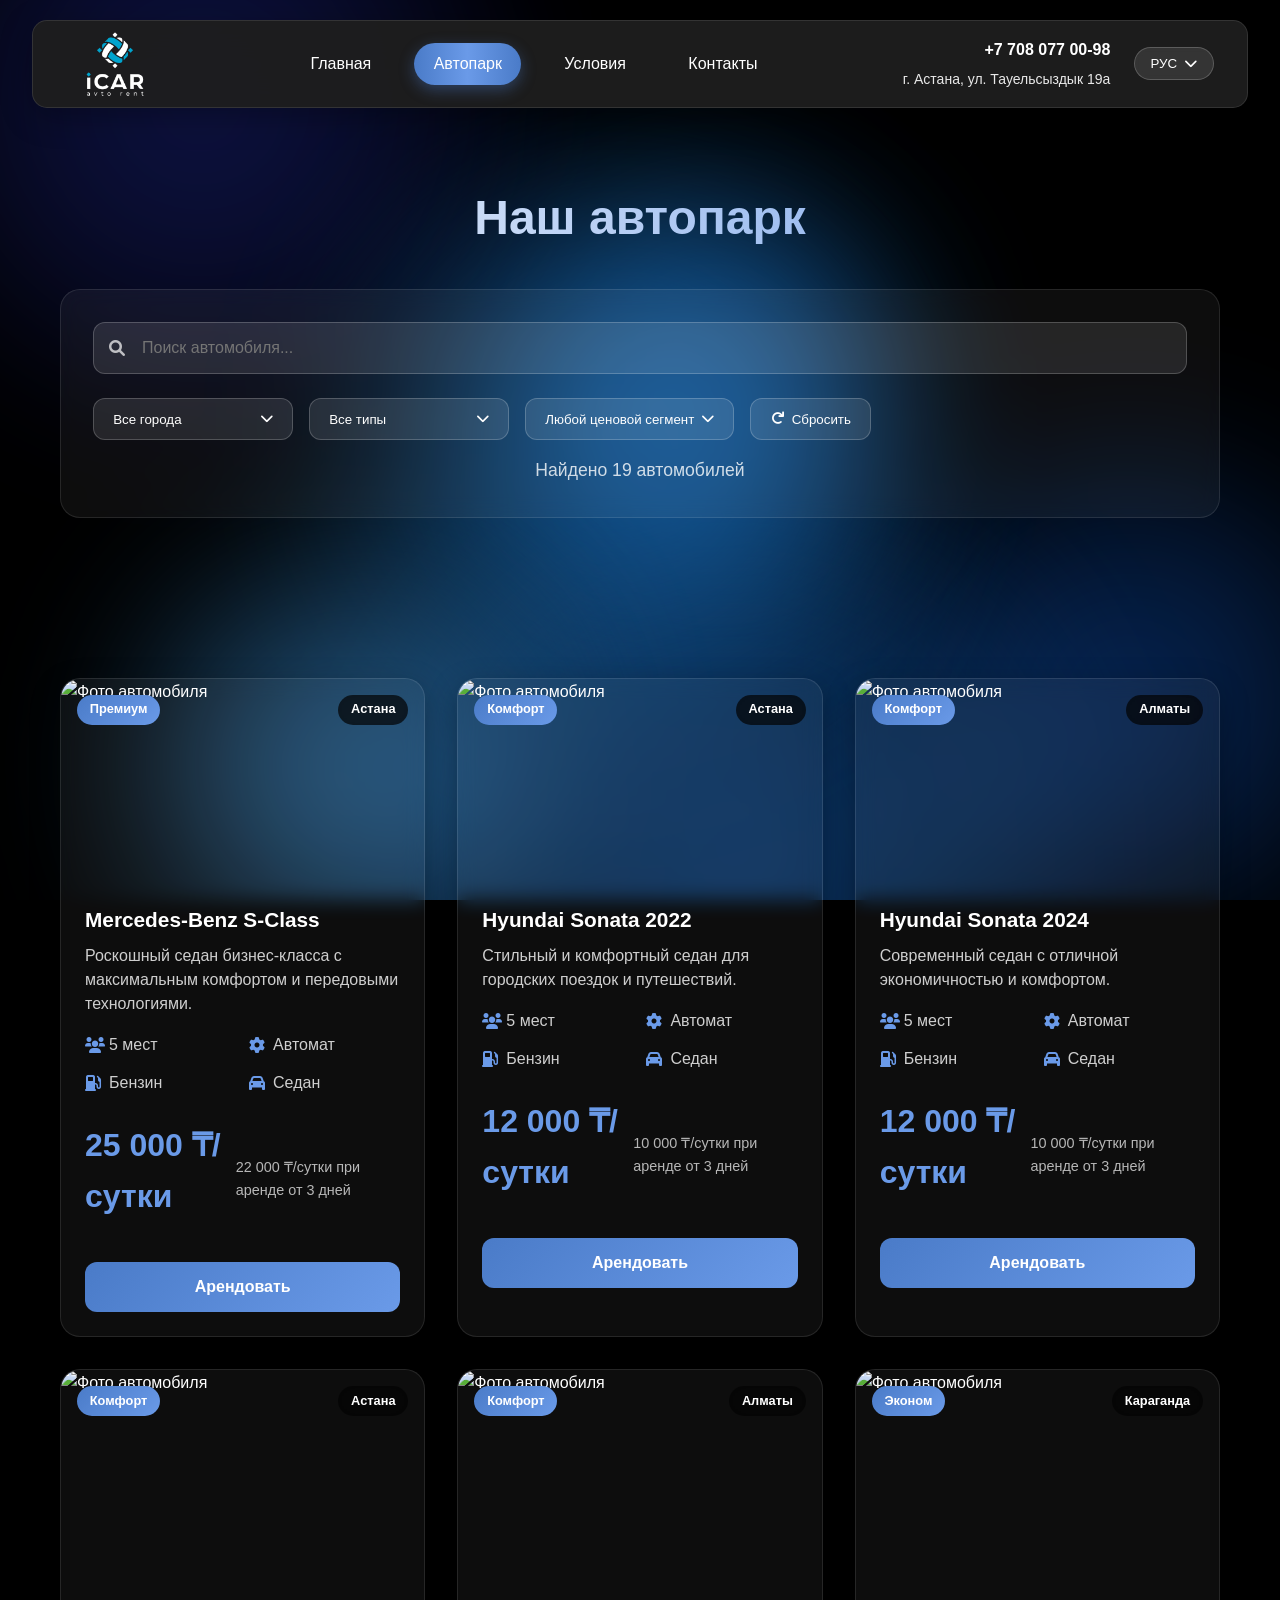
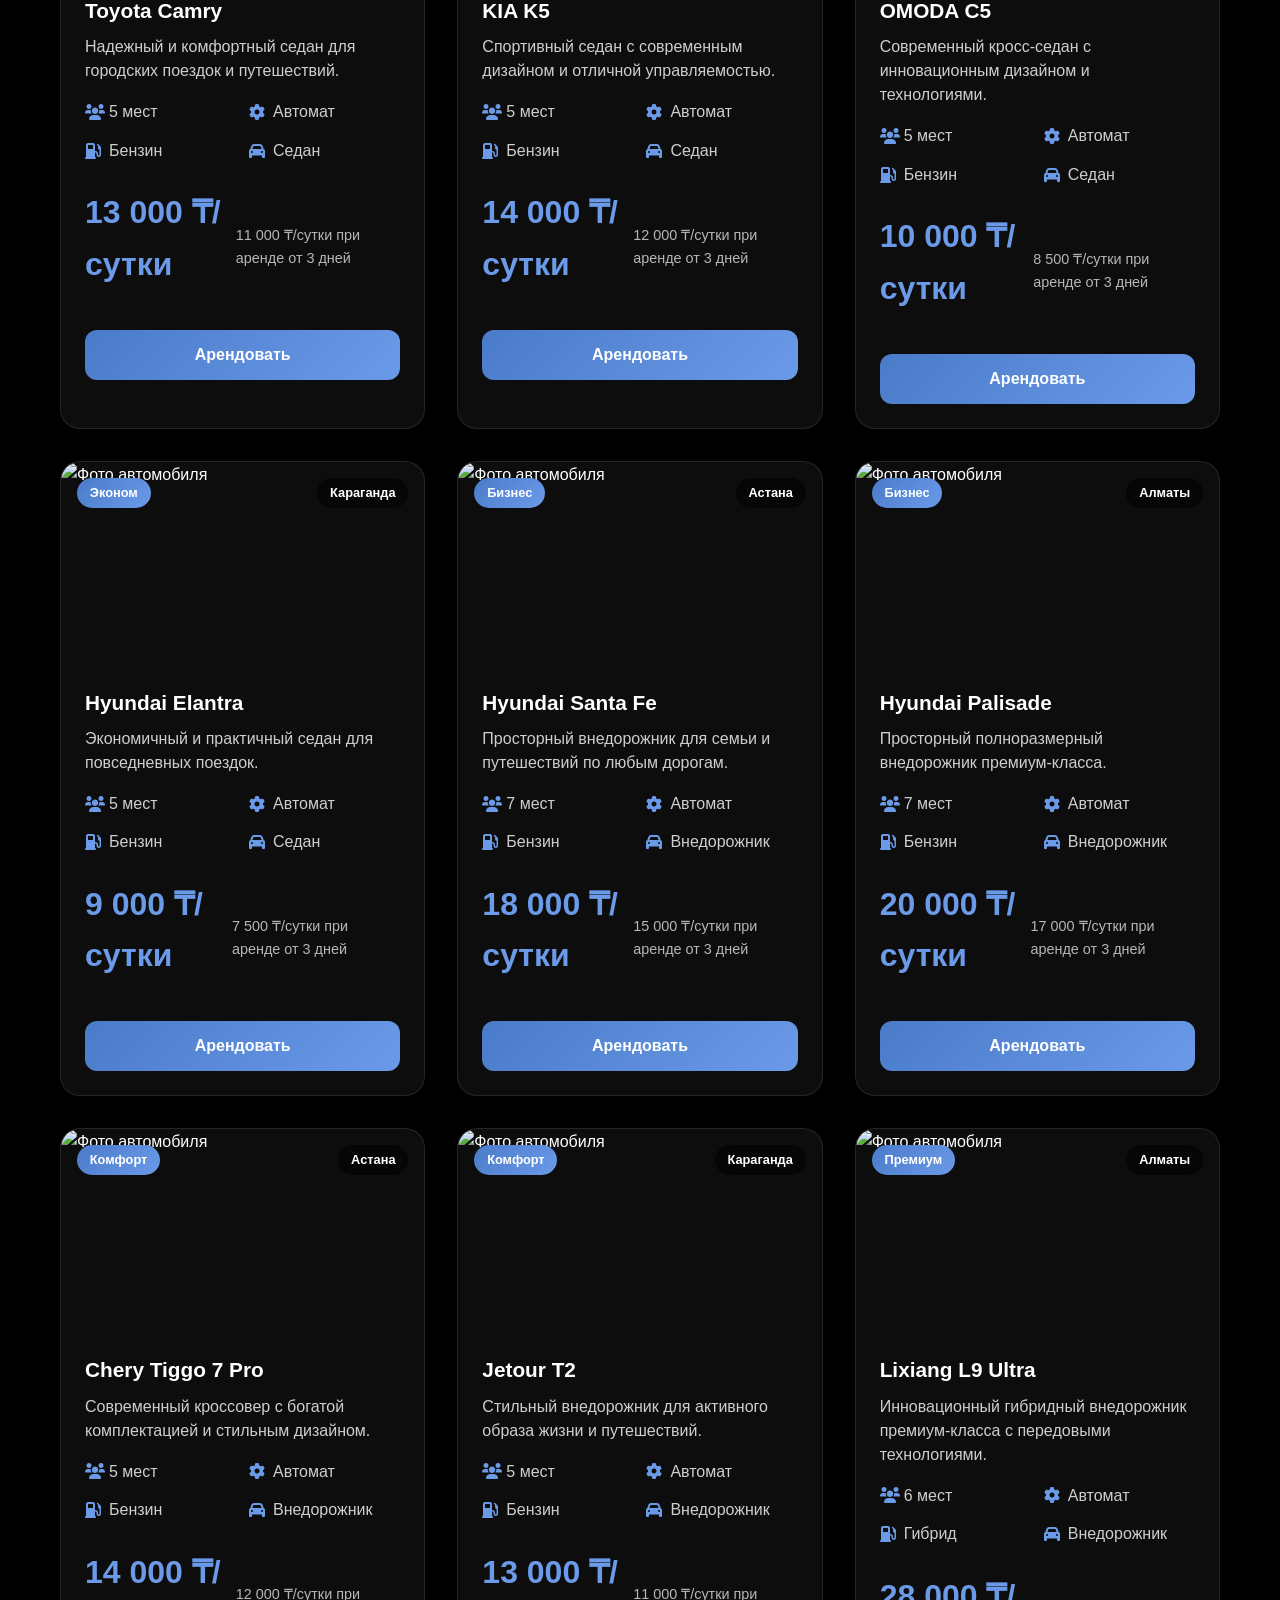
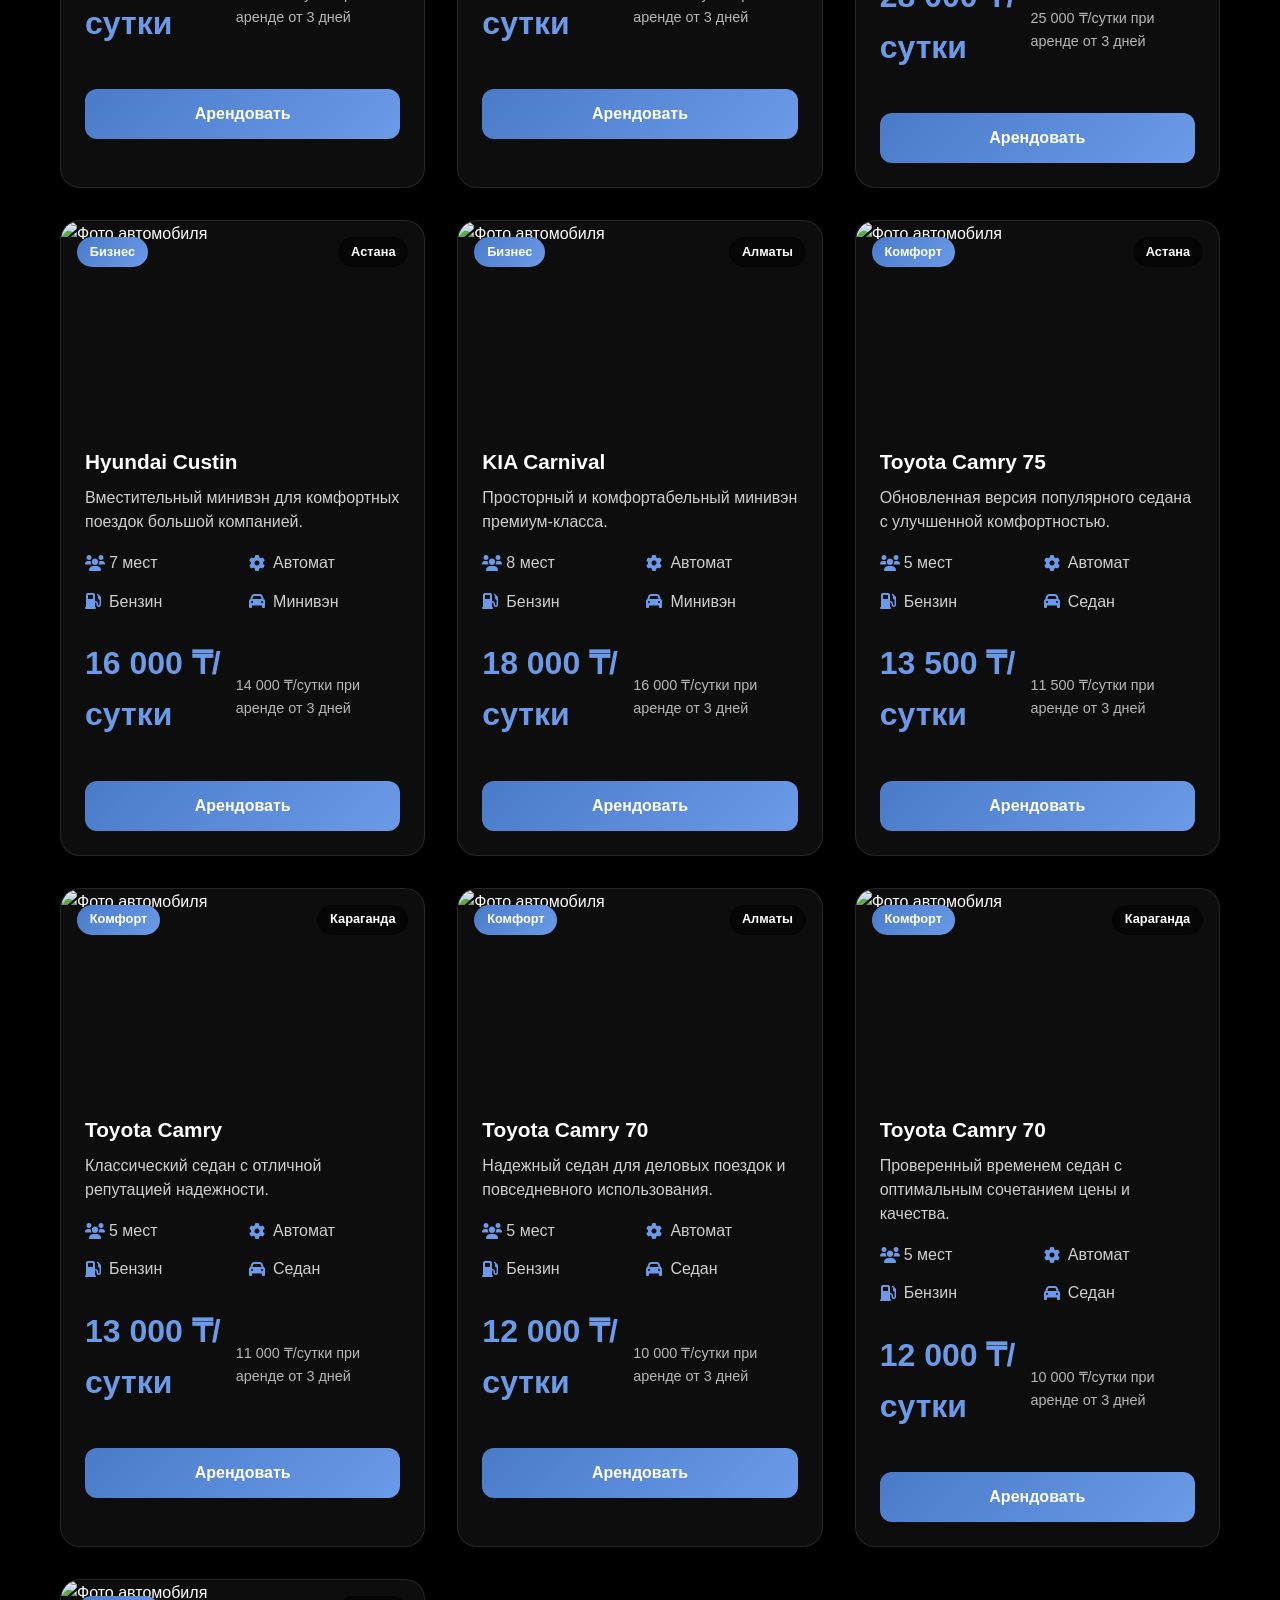
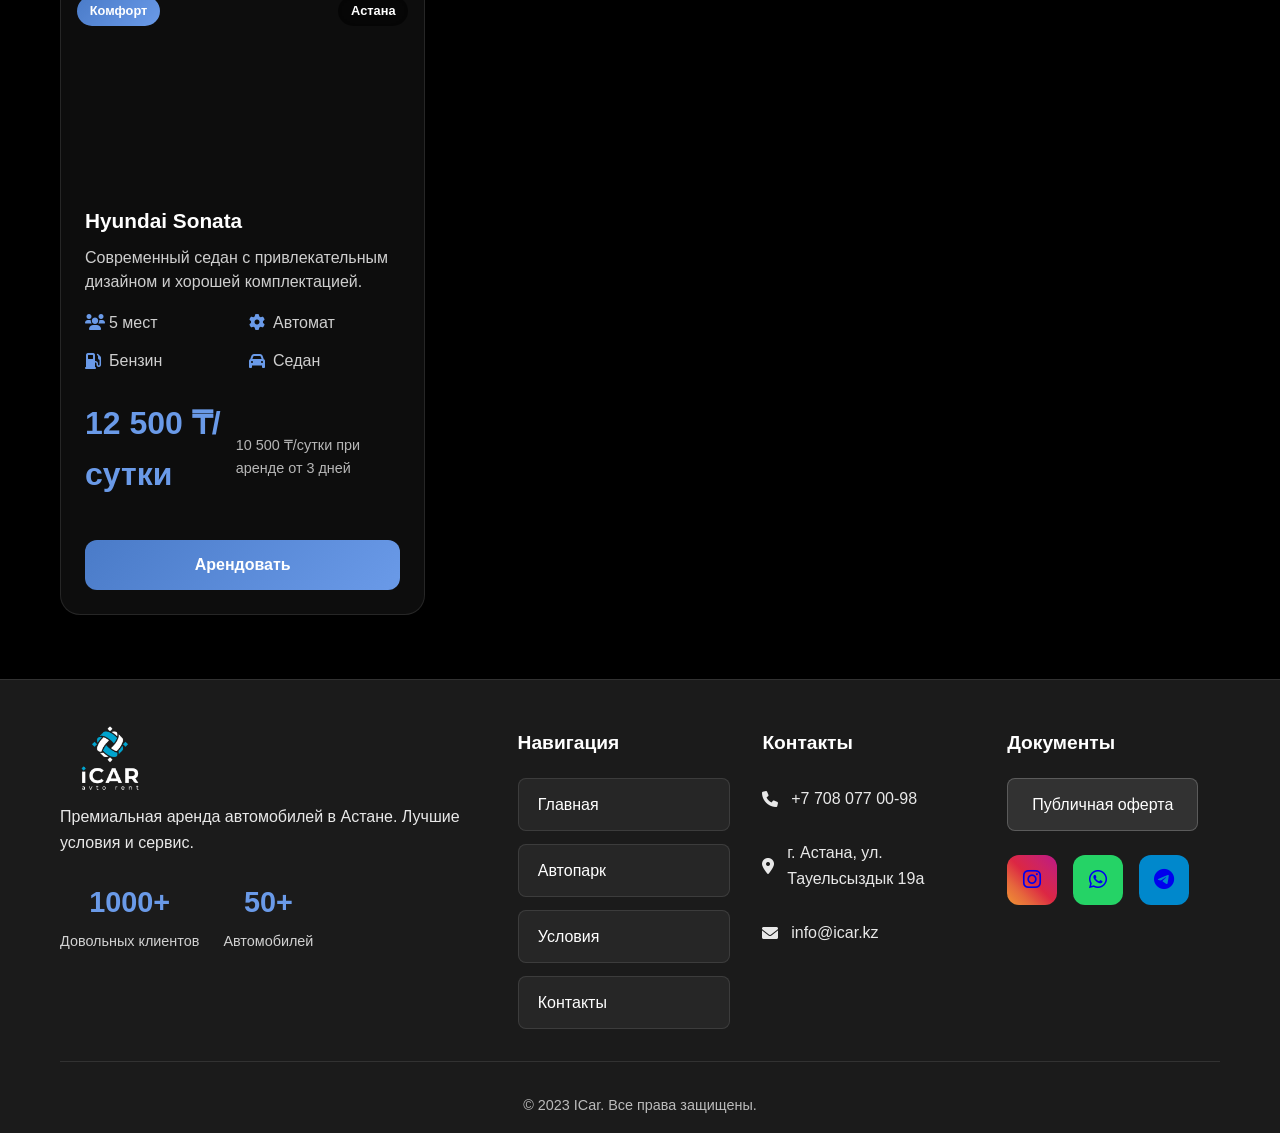
==== catalog.html @ 21636368 "git commit -m" ====
<!DOCTYPE html>
<html lang="ru">
<head>
    <meta charset="UTF-8">
    <meta name="viewport" content="width=device-width, initial-scale=1.0">
    <title>Автопарк - ICar</title>
    <link rel="stylesheet" href="style.css">
    <link rel="stylesheet" href="https://cdnjs.cloudflare.com/ajax/libs/font-awesome/6.0.0/css/all.min.css">
    <link rel="icon" type="image/png" href="images/logo2.png">
    <link rel="shortcut icon" href="images/logo2.png">
</head>
<body>
    <!-- Animated Background -->
    <div class="animated-background">
        <div class="gradient-spot spot-1"></div>
        <div class="gradient-spot spot-2"></div>
        <div class="gradient-spot spot-3"></div>
        <div class="gradient-spot spot-4"></div>
        <div class="gradient-spot spot-5"></div>
        <div class="gradient-spot spot-6"></div>
    </div>

    <!-- Header -->
    <header class="header">
        <div class="header-container">
            <div class="header-content">
                <div class="logo-container">
                    <img src="images/logo.png" alt="ICar - Аренда автомобилей" class="logo-img">
                </div>

                <nav class="nav">
                    <a href="index.html">Главная</a>
                    <a href="catalog.html" class="active">Автопарк</a>
                    <a href="conditions.html">Условия</a>
                    <a href="contacts.html">Контакты</a>
                </nav>

                <div class="header-right">
                    <div class="contact-info">
                        <a href="tel:+77080770098" class="phone-link">
                            <div class="phone">+7 708 077 00-98</div>
                        </a>
                        <a href="https://maps.google.com/?q=г. Астана, ул. Тауельсыздык 19а" target="_blank" class="address-link">
                            <div class="address">г. Астана, ул. Тауельсыздык 19а</div>
                        </a>
                    </div>

                    <div class="language-section">
                        <button class="current-lang nav-lang-btn" id="currentLang">
                            <span>РУС</span>
                            <i class="fas fa-chevron-down"></i>
                        </button>
                        <div class="language-dropdown" id="languageDropdown">
                            <button class="lang-option" data-lang="РУС">Русский</button>
                            <button class="lang-option" data-lang="КАЗ">Қазақша</button>
                            <button class="lang-option" data-lang="ENG">English</button>
                            <button class="lang-option" data-lang="中文">中文</button>
                            <button class="lang-option" data-lang="DE">Deutsch</button>
                        </div>
                    </div>
                </div>
            </div>
        </div>
    </header>

    <section class="catalog-hero">
        <div class="container">
            <h1>Наш автопарк</h1>
            <!-- Обновленные стильные фильтры -->
            <div class="filters-section compact-filters">
                <div class="filters-top-row">
                    <div class="search-box compact left-aligned">
                        <i class="fas fa-search"></i>
                        <input type="text" id="searchInput" placeholder="Поиск автомобиля...">
                    </div>
                </div>

                <div class="filter-buttons full-width">
                    <!-- Кастомный выпадающий список для города -->
                    <div class="custom-dropdown">
                        <button class="dropdown-toggle" id="cityToggle">
                            <span class="dropdown-text">Все города</span>
                            <i class="fas fa-chevron-down"></i>
                        </button>
                        <div class="dropdown-menu" id="cityDropdown">
                            <button class="dropdown-item active" data-value="all">Все города</button>
                            <button class="dropdown-item" data-value="astana">Астана</button>
                            <button class="dropdown-item" data-value="almaty">Алматы</button>
                            <button class="dropdown-item" data-value="karaganda">Караганда</button>
                        </div>
                    </div>

                    <!-- Кастомный выпадающий список для типа -->
                    <div class="custom-dropdown">
                        <button class="dropdown-toggle" id="typeToggle">
                            <span class="dropdown-text">Все типы</span>
                            <i class="fas fa-chevron-down"></i>
                        </button>
                        <div class="dropdown-menu" id="typeDropdown">
                            <button class="dropdown-item active" data-value="all">Все типы</button>
                            <button class="dropdown-item" data-value="sedan">Седаны</button>
                            <button class="dropdown-item" data-value="suv">Внедорожники</button>
                            <button class="dropdown-item" data-value="minivan">Минивэны</button>
                            <button class="dropdown-item" data-value="premium">Премиум</button>
                        </div>
                    </div>

                    <!-- Кастомный выпадающий список для цены -->
                    <div class="custom-dropdown">
                        <button class="dropdown-toggle" id="priceToggle">
                            <span class="dropdown-text">Любой ценовой сегмент</span>
                            <i class="fas fa-chevron-down"></i>
                        </button>
                        <div class="dropdown-menu" id="priceDropdown">
                            <button class="dropdown-item active" data-value="all">Любой ценовой сегмент</button>
                            <button class="dropdown-item" data-value="economy">Эконом</button>
                            <button class="dropdown-item" data-value="comfort">Комфорт</button>
                            <button class="dropdown-item" data-value="business">Бизнес</button>
                            <button class="dropdown-item" data-value="premium">Премиум</button>
                        </div>
                    </div>

                    <button id="resetFilters" class="reset-btn compact">
                        <i class="fas fa-redo"></i>
                        Сбросить
                    </button>
                </div>

                <div class="filter-results compact">
                    <span id="resultsCount">Найдено 18 автомобилей</span>
                </div>
            </div>
        </div>
    </section>

    <section class="catalog">
        <div class="container">
            <!-- Сетка автомобилей -->
            <div class="catalog-grid" id="catalogGrid">
                <!-- Автомобили будут загружены через JavaScript -->
            </div>
        </div>
    </section>

    <!-- Модальное окно аренды -->
    <div id="rentModal" class="modal">
        <div class="modal-content">
            <span class="modal-close">&times;</span>

            <div class="modal-body">
                <div class="modal-gallery">
                    <div class="main-image">
                        <div class="modal-car-image">
                            <!-- Фото будет загружено через JavaScript -->
                        </div>
                    </div>
                    <div class="image-thumbnails">
                        <div class="thumbnail active" data-image="1">
                            <div class="thumbnail-placeholder">1</div>
                        </div>
                        <div class="thumbnail" data-image="2">
                            <div class="thumbnail-placeholder">2</div>
                        </div>
                        <div class="thumbnail" data-image="3">
                            <div class="thumbnail-placeholder">3</div>
                        </div>
                        <div class="thumbnail" data-image="4">
                            <div class="thumbnail-placeholder">4</div>
                        </div>
                    </div>
                </div>

                <div class="modal-info">
                    <h2 id="modalCarTitle">Mercedes-Benz S-Class</h2>
                    <p id="modalCarDescription">Роскошный седан бизнес-класса с максимальным комфортом и передовыми технологиями.</p>

                    <div class="modal-specs">
                        <div class="spec-grid">
                            <div class="spec-item">
                                <i class="fas fa-users"></i>
                                <span id="modalSeats">5 мест</span>
                            </div>
                            <div class="spec-item">
                                <i class="fas fa-cog"></i>
                                <span id="modalTransmission">Автомат</span>
                            </div>
                            <div class="spec-item">
                                <i class="fas fa-gas-pump"></i>
                                <span id="modalFuel">Бензин</span>
                            </div>
                            <div class="spec-item">
                                <i class="fas fa-car"></i>
                                <span id="modalType">Седан</span>
                            </div>
                            <div class="spec-item">
                                <i class="fas fa-calendar"></i>
                                <span id="modalYear">2023</span>
                            </div>
                            <div class="spec-item">
                                <i class="fas fa-tachometer-alt"></i>
                                <span id="modalMileage">15 000 км</span>
                            </div>
                        </div>
                    </div>

                    <!-- БЛОК ЦЕН И СКИДОК -->
                    <div class="modal-price-section">
                        <div class="price-main" id="modalPriceMain">25 000 ₸/сутки</div>

                        <!-- Компактный аккордеон скидок -->
                        <div class="discounts-block">
                            <button class="discounts-toggle" id="discountsToggle">
                                <span>Посмотреть скидки за период</span>
                                <i class="fas fa-chevron-down"></i>
                            </button>
                            <div class="discounts-content" id="discountsContent">
                                <div class="discounts-grid" id="discountsGrid">
                                    <!-- Скидки будут генерироваться через JavaScript -->
                                </div>
                            </div>
                        </div>

                        <div class="price-discount" id="modalPriceDiscount">22 000 ₸/сутки при аренде от 3 дней</div>
                    </div>

                    <div class="modal-features">
                        <h3>Особенности:</h3>
                        <ul id="modalFeaturesList">
                            <li>Климат-контроль</li>
                            <li>Кожаный салон</li>
                            <li>Панорамная крыша</li>
                            <li>Подогрев сидений</li>
                            <li>Система навигации</li>
                        </ul>
                    </div>

                    <div class="modal-actions">
                        <button class="modal-rent-btn" id="modalRentBtn">Забронировать сейчас</button>
                        <button class="modal-contact-btn" id="modalContactBtn">Связаться с менеджером</button>
                    </div>
                </div>
            </div>
        </div>
    </div>

    <!-- Footer -->
    <footer class="footer">
        <div class="container">
            <div class="footer-content">
                <div class="footer-section">
                    <div class="logo-container">
                        <img src="images/logo.png" alt="ICar - Аренда автомобилей" class="logo-img">
                    </div>
                    <p class="footer-description">Премиальная аренда автомобилей в Астане. Лучшие условия и сервис.</p>
                    <div class="footer-stats">
                        <div class="stat">
                            <div class="stat-number">1000+</div>
                            <div class="stat-label">Довольных клиентов</div>
                        </div>
                        <div class="stat">
                            <div class="stat-number">50+</div>
                            <div class="stat-label">Автомобилей</div>
                        </div>
                    </div>
                </div>

                <div class="footer-section">
                    <h3>Навигация</h3>
                    <nav class="footer-nav">
                        <a href="index.html" class="footer-nav-btn">Главная</a>
                        <a href="catalog.html" class="footer-nav-btn">Автопарк</a>
                        <a href="conditions.html" class="footer-nav-btn">Условия</a>
                        <a href="contacts.html" class="footer-nav-btn">Контакты</a>
                    </nav>
                </div>

                <div class="footer-section">
                    <h3>Контакты</h3>
                    <div class="footer-contact">
                        <a href="tel:+77080770098" class="contact-link">
                            <p><i class="fas fa-phone"></i> +7 708 077 00-98</p>
                        </a>
                        <a href="https://maps.google.com/?q=г. Астана, ул. Тауельсыздык 19а" target="_blank" class="contact-link">
                            <p><i class="fas fa-map-marker-alt"></i> г. Астана, ул. Тауельсыздык 19а</p>
                        </a>
                        <a href="mailto:info@icar.kz" class="contact-link">
                            <p><i class="fas fa-envelope"></i> info@icar.kz</p>
                        </a>
                    </div>
                </div>

                <div class="footer-section">
                    <h3>Документы</h3>
                    <a href="offerta.html" class="offerta-btn">Публичная оферта</a>
                    <div class="social-links">
                        <a href="https://www.instagram.com/icar_avtorent?igsh=MTllbDN0MnJyYnE5Zw%3D%3D&utm_source=qr" class="social-btn instagram">
                            <i class="fab fa-instagram"></i>
                        </a>
                        <a href="https://wa.me/message/NWBAXKDHB6WHJ1" class="social-btn whatsapp">
                            <i class="fab fa-whatsapp"></i>
                        </a>
                        <a href="https://t.me/icarlife" class="social-btn telegram">
                            <i class="fab fa-telegram"></i>
                        </a>
                    </div>
                </div>
            </div>

            <div class="footer-bottom">
                <p>&copy; 2023 ICar. Все права защищены.</p>
            </div>
        </div>
    </footer>

    <script src="cars-data.js"></script>
    <script src="script.js"></script>
</body>
</html>
---- style.css ----
* {
    margin: 0;
    padding: 0;
    box-sizing: border-box;
}

body {
    font-family: 'Arial', sans-serif;
    line-height: 1.6;
    color: #fff;
    background-color: #000;
    overflow-x: hidden;
    position: relative;
}

.container {
    max-width: 1200px;
    margin: 0 auto;
    padding: 0 20px;
}

/* Animated Background */
.animated-background {
    position: fixed;
    top: 0;
    left: 0;
    width: 100%;
    height: 100%;
    z-index: -1;
    overflow: hidden;
}

.gradient-spot {
    position: absolute;
    border-radius: 50%;
    filter: blur(80px);
    opacity: 0.6;
    animation: float 20s infinite ease-in-out;
}

.spot-1 {
    width: 600px;
    height: 600px;
    background: radial-gradient(circle, #1a237e, transparent);
    top: -200px;
    left: -100px;
    animation-delay: 0s;
}

.spot-2 {
    width: 500px;
    height: 500px;
    background: radial-gradient(circle, #0d47a1, transparent);
    top: 50%;
    right: -100px;
    animation-delay: -5s;
}

.spot-3 {
    width: 700px;
    height: 700px;
    background: radial-gradient(circle, #1565c0, transparent);
    bottom: -300px;
    left: 30%;
    animation-delay: -10s;
}

.spot-4 {
    width: 400px;
    height: 400px;
    background: radial-gradient(circle, #1976d2, transparent);
    top: 20%;
    left: 40%;
    animation-delay: -15s;
}

.spot-5 {
    width: 550px;
    height: 550px;
    background: radial-gradient(circle, #1e88e5, transparent);
    bottom: 20%;
    right: 30%;
    animation-delay: -7s;
}

.spot-6 {
    width: 450px;
    height: 450px;
    background: radial-gradient(circle, #42a5f5, transparent);
    top: 60%;
    left: 10%;
    animation-delay: -12s;
}

@keyframes float {
    0%, 100% {
        transform: translate(0, 0) scale(1);
        opacity: 0.6;
    }
    25% {
        transform: translate(50px, 50px) scale(1.1);
        opacity: 0.7;
    }
    50% {
        transform: translate(-30px, 80px) scale(0.9);
        opacity: 0.5;
    }
    75% {
        transform: translate(70px, -40px) scale(1.05);
        opacity: 0.65;
    }
}

/* Header Styles */
.header {
    position: fixed;
    top: 20px;
    left: 0;
    width: 100%;
    z-index: 1000;
    display: flex;
    justify-content: center;
}

.header-container {
    background: rgba(30, 30, 30, 0.95);
    backdrop-filter: blur(20px);
    padding: 0.8rem 2rem;
    border-radius: 15px;
    box-shadow: 0 8px 32px rgba(0, 0, 0, 0.3);
    border: 1px solid rgba(255, 255, 255, 0.1);
    width: 95%;
    max-width: 1400px;
}

.header-content {
    display: flex;
    justify-content: space-between;
    align-items: center;
    gap: 2rem;
}

.logo-container {
    flex-shrink: 0;
}

.logo-img {
    width: 100px;
    height: 80px;
    display: block;
    object-fit: contain;
    transition: all 0.3s ease;
    margin: -10px 0;
}

.logo-img:hover {
    transform: scale(1.05);
}

.nav {
    display: flex;
    gap: 1.5rem;
    flex: 1;
    justify-content: center;
}

.nav a {
    color: white;
    text-decoration: none;
    font-size: 1rem;
    font-weight: 500;
    transition: all 0.3s;
    padding: 0.5rem 1.2rem;
    border-radius: 25px;
    white-space: nowrap;
    position: relative;
    overflow: hidden;
    z-index: 1;
}

.nav a::before {
    content: '';
    position: absolute;
    top: 0;
    left: -100%;
    width: 100%;
    height: 100%;
    background: linear-gradient(90deg, #4a7bc8, #6a9ae8, #4a7bc8);
    transition: all 0.4s ease;
    z-index: -1;
}

.nav a:hover::before,
.nav a.active::before {
    left: 0;
}

.nav a:hover,
.nav a.active {
    color: white;
    box-shadow: 0 5px 15px rgba(74, 123, 200, 0.4);
}

.header-right {
    display: flex;
    align-items: center;
    gap: 1.5rem;
    flex-shrink: 0;
}

.contact-info {
    text-align: right;
}

.phone-link, .address-link {
    text-decoration: none;
    color: white;
    transition: all 0.3s;
}

.phone-link:hover, .address-link:hover {
    color: #6a9ae8;
}

.phone {
    font-weight: bold;
    font-size: 16px;
    margin-bottom: 5px;
}

.address {
    font-size: 14px;
    opacity: 0.9;
}

.language-section {
    position: relative;
}

.nav-lang-btn {
    background: rgba(255, 255, 255, 0.1);
    color: white;
    border: 1px solid rgba(255, 255, 255, 0.2);
    padding: 0.5rem 1rem;
    border-radius: 25px;
    cursor: pointer;
    transition: all 0.3s;
    display: flex;
    align-items: center;
    gap: 0.5rem;
    font-weight: 500;
    min-width: 80px;
    justify-content: space-between;
    backdrop-filter: blur(5px);
    position: relative;
    overflow: hidden;
    z-index: 1;
}

.nav-lang-btn::before {
    content: '';
    position: absolute;
    top: 0;
    left: -100%;
    width: 100%;
    height: 100%;
    background: linear-gradient(90deg, #4a7bc8, #6a9ae8, #4a7bc8);
    transition: all 0.4s ease;
    z-index: -1;
}

.nav-lang-btn:hover::before {
    left: 0;
}

.nav-lang-btn:hover {
    color: white;
    box-shadow: 0 5px 15px rgba(74, 123, 200, 0.4);
    transform: translateY(-2px);
}

.language-dropdown {
    position: absolute;
    top: 100%;
    right: 0;
    margin-top: 0.5rem;
    background: rgba(40, 40, 40, 0.95);
    backdrop-filter: blur(15px);
    border-radius: 10px;
    box-shadow: 0 8px 32px rgba(0, 0, 0, 0.3);
    opacity: 0;
    visibility: hidden;
    transform: translateY(-10px);
    transition: all 0.3s;
    min-width: 150px;
    z-index: 1001;
    border: 1px solid rgba(255, 255, 255, 0.1);
}

.language-dropdown.show {
    opacity: 1;
    visibility: visible;
    transform: translateY(0);
}

.lang-option {
    display: block;
    width: 100%;
    padding: 0.8rem 1rem;
    border: none;
    background: none;
    cursor: pointer;
    text-align: left;
    transition: all 0.3s;
    color: #fff;
    border-bottom: 1px solid rgba(255, 255, 255, 0.1);
}

.lang-option:hover {
    background: rgba(74, 123, 200, 0.3);
    color: white;
}

/* Hero Section */
.hero {
    position: relative;
    padding: 180px 0 100px;
    overflow: hidden;
}

.hero-content {
    display: grid;
    grid-template-columns: 1fr 1fr;
    gap: 3rem;
    align-items: center;
    margin-bottom: 80px;
}

.hero-title {
    font-size: 3.5rem;
    font-weight: 800;
    margin-bottom: 1.5rem;
    background: linear-gradient(90deg, #fff, #6a9ae8, #fff);
    -webkit-background-clip: text;
    -webkit-text-fill-color: transparent;
    background-size: 200% auto;
    animation: shimmer 3s infinite linear;
}

@keyframes shimmer {
    0% { background-position: -200% center; }
    100% { background-position: 200% center; }
}

.hero-subtitle {
    font-size: 1.3rem;
    margin-bottom: 2.5rem;
    opacity: 0.9;
    line-height: 1.6;
}

.hero-buttons {
    display: flex;
    gap: 1.5rem;
}

.hero-btn {
    display: flex;
    align-items: center;
    gap: 0.8rem;
    padding: 1rem 2rem;
    border-radius: 50px;
    text-decoration: none;
    font-weight: 600;
    transition: all 0.3s ease;
    position: relative;
    overflow: hidden;
    z-index: 1;
}

.hero-btn::before {
    content: '';
    position: absolute;
    top: 0;
    left: 0;
    width: 100%;
    height: 100%;
    background: linear-gradient(90deg, #4a7bc8, #6a9ae8);
    z-index: -1;
    transition: all 0.3s ease;
}

.hero-btn::after {
    content: '';
    position: absolute;
    top: 0;
    left: -100%;
    width: 100%;
    height: 100%;
    background: linear-gradient(90deg, transparent, rgba(255,255,255,0.3), transparent);
    transition: all 0.6s ease;
    z-index: -1;
}

.hero-btn:hover::after {
    left: 100%;
}

.catalog-btn::before {
    background: linear-gradient(90deg, #4a7bc8, #6a9ae8);
}

.conditions-btn::before {
    background: linear-gradient(90deg, #6a9ae8, #4a7bc8);
}

.hero-btn:hover {
    transform: translateY(-5px);
    box-shadow: 0 10px 25px rgba(74, 123, 200, 0.4);
}

.hero-images {
    display: grid;
    grid-template-columns: 1fr 1fr;
    gap: 1.5rem;
}

.hero-image-card {
    height: 250px;
    border-radius: 20px;
    overflow: hidden;
    position: relative;
    box-shadow: 0 10px 30px rgba(0, 0, 0, 0.5);
    background: rgba(255, 255, 255, 0.05);
    backdrop-filter: blur(10px);
    border: 1px solid rgba(255, 255, 255, 0.1);
}

.image-gradient {
    width: 100%;
    height: 100%;
    position: absolute;
    top: 0;
    left: 0;
}

.gradient-1 {
    background: linear-gradient(135deg, rgba(74, 123, 200, 0.3), rgba(106, 154, 232, 0.3));
}

.gradient-2 {
    background: linear-gradient(135deg, rgba(106, 154, 232, 0.3), rgba(74, 123, 200, 0.3));
}

.car-silhouette {
    position: absolute;
    top: 50%;
    left: 50%;
    transform: translate(-50%, -50%);
    width: 80%;
    height: 60%;
    background: rgba(255, 255, 255, 0.1);
    clip-path: polygon(10% 0%, 90% 0%, 100% 20%, 100% 80%, 90% 100%, 10% 100%, 0% 80%, 0% 20%);
    border-radius: 10px;
}

/* Improved Scrolling Text */
.scrolling-text-container {
    position: relative;
    margin-top: 3rem;
    overflow: hidden;
    width: 100vw;
    margin-left: calc(-50vw + 50%);
    padding: 1.5rem 0;
    background: rgba(255, 255, 255, 0.05);
    backdrop-filter: blur(10px);
    border-top: 1px solid rgba(255, 255, 255, 0.1);
    border-bottom: 1px solid rgba(255, 255, 255, 0.1);
}

.scrolling-track {
    display: flex;
    width: max-content;
    animation: scroll 60s linear infinite;
}

.scrolling-content {
    display: flex;
    gap: 3rem;
    padding: 0 2rem;
}

.scrolling-item {
    font-size: 1.3rem;
    font-weight: 600;
    color: rgba(255, 255, 255, 0.8);
    padding: 0.8rem 1.5rem;
    background: rgba(255, 255, 255, 0.1);
    border-radius: 30px;
    backdrop-filter: blur(5px);
    flex-shrink: 0;
    white-space: nowrap;
    border: 1px solid rgba(255, 255, 255, 0.2);
    transition: all 0.3s ease;
}

.scrolling-item:hover {
    background: rgba(255, 255, 255, 0.15);
    transform: translateY(-2px);
    box-shadow: 0 5px 15px rgba(74, 123, 200, 0.3);
}

@keyframes scroll {
    0% {
        transform: translateX(0);
    }
    100% {
        transform: translateX(-50%);
    }
}

/* Premium Cars Section */
.premium-cars {
    padding: 5rem 0;
    position: relative;
}

.section-header {
    text-align: center;
    margin-bottom: 3rem;
}

.section-icon {
    font-size: 3rem;
    margin-bottom: 1rem;
}

.section-header h2 {
    font-size: 2.5rem;
    margin-bottom: 1rem;
    background: linear-gradient(90deg, #fff, #6a9ae8);
    -webkit-background-clip: text;
    -webkit-text-fill-color: transparent;
}

.section-header p {
    font-size: 1.2rem;
    opacity: 0.8;
}

.premium-cars-grid {
    display: grid;
    grid-template-columns: repeat(auto-fit, minmax(350px, 1fr));
    gap: 2rem;
}

.premium-car-card {
    background: rgba(255, 255, 255, 0.05);
    border-radius: 20px;
    overflow: hidden;
    box-shadow: 0 10px 30px rgba(0, 0, 0, 0.3);
    transition: all 0.3s ease;
    border: 1px solid rgba(255, 255, 255, 0.1);
    backdrop-filter: blur(10px);
}

.premium-car-card:hover {
    transform: translateY(-10px);
    box-shadow: 0 20px 40px rgba(74, 123, 200, 0.3);
    border-color: rgba(74, 123, 200, 0.5);
}

.car-header {
    padding: 1.5rem;
    display: flex;
    justify-content: space-between;
    align-items: center;
    background: rgba(0, 0, 0, 0.3);
}

.car-header h3 {
    font-size: 1.3rem;
    color: white;
}

.car-badge {
    padding: 0.3rem 0.8rem;
    border-radius: 15px;
    font-size: 0.8rem;
    font-weight: bold;
}

.car-badge.premium {
    background: linear-gradient(135deg, #ff6b6b, #ff8e8e);
    color: white;
}

.car-badge.business {
    background: linear-gradient(135deg, #4a7bc8, #6a9ae8);
    color: white;
}

.car-image {
    height: 200px;
    position: relative;
    overflow: hidden;
}

.car-image.mercedes {
    background: linear-gradient(135deg, #1a1a1a, #4a4a4a);
}

.car-image.bmw {
    background: linear-gradient(135deg, #1a1a1a, #2d2d2d);
}

.car-image.audi {
    background: linear-gradient(135deg, #1a1a1a, #3a3a3a);
}

.car-overlay {
    position: absolute;
    top: 0;
    left: 0;
    width: 100%;
    height: 100%;
    background: rgba(0, 0, 0, 0.7);
    display: flex;
    flex-direction: column;
    justify-content: center;
    align-items: center;
    opacity: 0;
    transition: all 0.3s ease;
}

.premium-car-card:hover .car-overlay {
    opacity: 1;
}

.car-price {
    font-size: 1.5rem;
    font-weight: bold;
    color: white;
    margin-bottom: 1rem;
}

.car-rent-btn {
    background: linear-gradient(135deg, #4a7bc8, #6a9ae8);
    color: white;
    border: none;
    padding: 0.8rem 1.5rem;
    border-radius: 25px;
    font-weight: bold;
    cursor: pointer;
    transition: all 0.3s;
}

.car-rent-btn:hover {
    transform: scale(1.05);
    box-shadow: 0 5px 15px rgba(74, 123, 200, 0.4);
}

.car-features {
    padding: 1.5rem;
    display: flex;
    justify-content: space-around;
    background: rgba(0, 0, 0, 0.2);
}

.feature {
    display: flex;
    flex-direction: column;
    align-items: center;
    gap: 0.5rem;
    color: rgba(255, 255, 255, 0.8);
}

.feature i {
    color: #6a9ae8;
    font-size: 1.2rem;
}

/* Footer */
.footer {
    background: rgba(30, 30, 30, 0.9);
    backdrop-filter: blur(15px);
    padding: 3rem 0 1rem;
    margin-top: 4rem;
    border-top: 1px solid rgba(255, 255, 255, 0.1);
    box-shadow: 0 -4px 20px rgba(0, 0, 0, 0.3);
}

.footer-content {
    display: grid;
    grid-template-columns: 2fr 1fr 1fr 1fr;
    gap: 2rem;
    margin-bottom: 2rem;
}

.footer-section h3 {
    margin-bottom: 1.2rem;
    font-size: 1.2rem;
    color: white;
}

.footer-description {
    margin-top: 1rem;
    opacity: 0.9;
    line-height: 1.6;
    margin-bottom: 1.5rem;
}

.footer-stats {
    display: flex;
    gap: 1.5rem;
}

.stat {
    text-align: center;
}

.stat-number {
    font-size: 1.8rem;
    font-weight: bold;
    color: #6a9ae8;
    margin-bottom: 0.3rem;
}

.stat-label {
    font-size: 0.9rem;
    opacity: 0.8;
}

.footer-nav {
    display: flex;
    flex-direction: column;
    gap: 0.8rem;
}

.footer-nav-btn {
    color: white;
    text-decoration: none;
    transition: all 0.3s;
    padding: 0.8rem 1.2rem;
    border-radius: 8px;
    position: relative;
    overflow: hidden;
    z-index: 1;
    background: rgba(255, 255, 255, 0.05);
    border: 1px solid rgba(255, 255, 255, 0.1);
    font-weight: 500;
}

.footer-nav-btn::before {
    content: '';
    position: absolute;
    top: 0;
    left: -100%;
    width: 100%;
    height: 100%;
    background: linear-gradient(90deg, #4a7bc8, #6a9ae8);
    transition: all 0.4s ease;
    z-index: -1;
}

.footer-nav-btn:hover::before {
    left: 0;
}

.footer-nav-btn:hover {
    color: white;
    transform: translateX(5px);
    box-shadow: 0 5px 15px rgba(74, 123, 200, 0.3);
}

.footer-contact {
    display: flex;
    flex-direction: column;
    gap: 0.8rem;
}

.contact-link {
    text-decoration: none;
    color: rgba(255, 255, 255, 0.9);
    transition: all 0.3s;
    padding: 0.5rem 0;
}

.contact-link:hover {
    color: #6a9ae8;
    transform: translateX(5px);
}

.contact-link p {
    display: flex;
    align-items: center;
    gap: 0.8rem;
    margin-bottom: 0;
}

.offerta-btn {
    display: inline-block;
    background: rgba(255, 255, 255, 0.1);
    color: white;
    padding: 0.8rem 1.5rem;
    border-radius: 8px;
    text-decoration: none;
    transition: all 0.3s;
    margin-bottom: 1.5rem;
    border: 1px solid rgba(255, 255, 255, 0.2);
    font-weight: 500;
}

.offerta-btn:hover {
    background: rgba(255, 255, 255, 0.2);
    transform: translateY(-2px);
    box-shadow: 0 5px 15px rgba(0, 0, 0, 0.2);
}

.social-links {
    display: flex;
    gap: 1rem;
}

.social-btn {
    display: flex;
    align-items: center;
    justify-content: center;
    width: 50px;
    height: 50px;
    border-radius: 12px;
    text-decoration: none;
    transition: all 0.3s;
    font-size: 1.3rem;
    position: relative;
    overflow: hidden;
    z-index: 1;
}

.social-btn::before {
    content: '';
    position: absolute;
    top: 0;
    left: 0;
    width: 100%;
    height: 100%;
    transition: all 0.3s ease;
    z-index: -1;
}

.social-btn.instagram::before {
    background: linear-gradient(45deg, #f09433, #e6683c, #dc2743, #cc2366, #bc1888);
}

.social-btn.whatsapp::before {
    background: #25D366;
}

.social-btn.telegram::before {
    background: #0088cc;
}

.social-btn:hover {
    transform: translateY(-3px) scale(1.1);
    box-shadow: 0 8px 20px rgba(0, 0, 0, 0.4);
}

.social-btn:hover::before {
    filter: brightness(1.2);
}

.footer-bottom {
    text-align: center;
    padding-top: 2rem;
    border-top: 1px solid rgba(255, 255, 255, 0.1);
    color: rgba(255, 255, 255, 0.7);
    font-size: 0.9rem;
}

/* Responsive Design */
@media (max-width: 1024px) {
    .hero-content {
        grid-template-columns: 1fr;
        gap: 2rem;
    }

    .footer-content {
        grid-template-columns: 1fr 1fr;
    }
}

@media (max-width: 768px) {
    .header-container {
        width: 90%;
        padding: 0.8rem 1rem;
    }

    .header-content {
        flex-direction: column;
        gap: 1rem;
    }

    .nav {
        order: 2;
        width: 100%;
        justify-content: center;
        flex-wrap: wrap;
    }

    .header-right {
        order: 3;
        width: 100%;
        justify-content: center;
    }

    .hero-title {
        font-size: 2.5rem;
    }

    .hero-buttons {
        flex-direction: column;
    }

    .premium-cars-grid {
        grid-template-columns: 1fr;
    }

    .footer-content {
        grid-template-columns: 1fr;
    }

    .scrolling-item {
        font-size: 1rem;
        padding: 0.6rem 1.2rem;
    }

    .footer-nav-btn {
        padding: 0.6rem 1rem;
        font-size: 0.9rem;
    }

    .social-btn {
        width: 45px;
        height: 45px;
        font-size: 1.2rem;
    }
}
/* Стили для каталога */
.catalog-hero {
    padding: 180px 0 80px;
    position: relative;
}

.catalog-hero h1 {
    font-size: 3rem;
    text-align: center;
    margin-bottom: 2rem;
    background: linear-gradient(90deg, #fff, #6a9ae8, #fff);
    -webkit-background-clip: text;
    -webkit-text-fill-color: transparent;
    background-size: 200% auto;
    animation: shimmer 3s infinite linear;
}

/* Стили для фильтров */
.filters-section {
    background: rgba(255, 255, 255, 0.05);
    backdrop-filter: blur(10px);
    border-radius: 20px;
    padding: 2rem;
    margin-bottom: 3rem;
    border: 1px solid rgba(255, 255, 255, 0.1);
}

.search-box {
    position: relative;
    margin-bottom: 1.5rem;
}

.search-box i {
    position: absolute;
    left: 1rem;
    top: 50%;
    transform: translateY(-50%);
    color: rgba(255, 255, 255, 0.7);
}

.search-box input {
    width: 100%;
    padding: 1rem 1rem 1rem 3rem;
    background: rgba(255, 255, 255, 0.1);
    border: 1px solid rgba(255, 255, 255, 0.2);
    border-radius: 12px;
    color: white;
    font-size: 1rem;
}

.filter-buttons {
    display: flex;
    gap: 1rem;
    flex-wrap: wrap;
    margin-bottom: 1rem;
}

.custom-dropdown {
    position: relative;
}

.dropdown-toggle {
    background: rgba(255, 255, 255, 0.1);
    border: 1px solid rgba(255, 255, 255, 0.2);
    color: white;
    padding: 0.8rem 1.2rem;
    border-radius: 12px;
    cursor: pointer;
    display: flex;
    align-items: center;
    gap: 0.5rem;
    min-width: 200px;
    justify-content: space-between;
    transition: all 0.3s;
}

.dropdown-toggle:hover {
    background: rgba(255, 255, 255, 0.15);
}

.dropdown-menu {
    position: absolute;
    top: 100%;
    left: 0;
    width: 100%;
    background: rgba(40, 40, 40, 0.95);
    backdrop-filter: blur(15px);
    border-radius: 12px;
    box-shadow: 0 8px 32px rgba(0, 0, 0, 0.3);
    opacity: 0;
    visibility: hidden;
    transform: translateY(-10px);
    transition: all 0.3s;
    z-index: 1000;
    border: 1px solid rgba(255, 255, 255, 0.1);
}

.dropdown-menu.show {
    opacity: 1;
    visibility: visible;
    transform: translateY(0);
}

.dropdown-item {
    display: block;
    width: 100%;
    padding: 0.8rem 1.2rem;
    border: none;
    background: none;
    color: white;
    cursor: pointer;
    text-align: left;
    border-bottom: 1px solid rgba(255, 255, 255, 0.1);
    transition: all 0.3s;
}

.dropdown-item:last-child {
    border-bottom: none;
}

.dropdown-item:hover,
.dropdown-item.active {
    background: rgba(74, 123, 200, 0.3);
}

.reset-btn {
    background: rgba(255, 255, 255, 0.1);
    border: 1px solid rgba(255, 255, 255, 0.2);
    color: white;
    padding: 0.8rem 1.2rem;
    border-radius: 12px;
    cursor: pointer;
    display: flex;
    align-items: center;
    gap: 0.5rem;
    transition: all 0.3s;
}

.reset-btn:hover {
    background: rgba(255, 255, 255, 0.15);
}

.filter-results {
    text-align: center;
    color: rgba(255, 255, 255, 0.8);
    font-size: 1.1rem;
}

/* Сетка автомобилей */
.catalog-grid {
    display: grid;
    grid-template-columns: repeat(auto-fill, minmax(350px, 1fr));
    gap: 2rem;
    margin-top: 2rem;
}

.car-card-detailed {
    background: rgba(255, 255, 255, 0.05);
    border-radius: 20px;
    overflow: hidden;
    box-shadow: 0 10px 30px rgba(0, 0, 0, 0.3);
    transition: all 0.3s ease;
    border: 1px solid rgba(255, 255, 255, 0.1);
    backdrop-filter: blur(10px);
}

.car-card-detailed:hover {
    transform: translateY(-10px);
    box-shadow: 0 20px 40px rgba(74, 123, 200, 0.3);
    border-color: rgba(74, 123, 200, 0.5);
}

.car-image-detailed {
    height: 200px;
    position: relative;
    overflow: hidden;
}

.car-image-detailed img {
    width: 100%;
    height: 100%;
    object-fit: cover;
    transition: transform 0.3s ease;
}

.car-card-detailed:hover .car-image-detailed img {
    transform: scale(1.05);
}

.car-badge {
    position: absolute;
    top: 1rem;
    left: 1rem;
    padding: 0.3rem 0.8rem;
    border-radius: 15px;
    font-size: 0.8rem;
    font-weight: bold;
    background: linear-gradient(135deg, #4a7bc8, #6a9ae8);
    color: white;
}

.city-badge {
    position: absolute;
    top: 1rem;
    right: 1rem;
    padding: 0.3rem 0.8rem;
    border-radius: 15px;
    font-size: 0.8rem;
    font-weight: bold;
    background: rgba(0, 0, 0, 0.7);
    color: white;
    backdrop-filter: blur(10px);
}

.car-info {
    padding: 1.5rem;
}

.car-info h3 {
    font-size: 1.3rem;
    margin-bottom: 0.5rem;
    color: white;
}

.car-description {
    color: rgba(255, 255, 255, 0.8);
    margin-bottom: 1rem;
    line-height: 1.5;
}

.car-specs {
    display: grid;
    grid-template-columns: repeat(2, 1fr);
    gap: 0.8rem;
    margin-bottom: 1.5rem;
}

.spec {
    display: flex;
    align-items: center;
    gap: 0.5rem;
    color: rgba(255, 255, 255, 0.8);
}

.spec i {
    color: #6a9ae8;
    width: 16px;
}

.car-price-section {
    display: flex;
    justify-content: space-between;
    align-items: center;
    margin-bottom: 1.5rem;
}

.price-main {
    font-size: 1.5rem;
    font-weight: bold;
    color: #6a9ae8;
}

.price-discount {
    font-size: 0.9rem;
    color: rgba(255, 255, 255, 0.7);
}

.rent-btn {
    width: 100%;
    background: linear-gradient(135deg, #4a7bc8, #6a9ae8);
    color: white;
    border: none;
    padding: 1rem;
    border-radius: 12px;
    font-weight: bold;
    cursor: pointer;
    transition: all 0.3s;
    font-size: 1rem;
}

.rent-btn:hover {
    transform: translateY(-2px);
    box-shadow: 0 5px 15px rgba(74, 123, 200, 0.4);
}

/* Стили для модального окна */
.modal {
    display: none;
    position: fixed;
    z-index: 1000;
    left: 0;
    top: 0;
    width: 100%;
    height: 100%;
    background-color: rgba(0, 0, 0, 0.8);
    backdrop-filter: blur(5px);
}

.modal-content {
    background: rgba(30, 30, 30, 0.95);
    margin: 2% auto;
    padding: 0;
    border-radius: 20px;
    width: 90%;
    max-width: 1000px;
    max-height: 90vh;
    overflow-y: auto;
    border: 1px solid rgba(255, 255, 255, 0.1);
    box-shadow: 0 20px 60px rgba(0, 0, 0, 0.5);
}

.modal-close {
    position: absolute;
    right: 1rem;
    top: 1rem;
    font-size: 2rem;
    color: white;
    cursor: pointer;
    z-index: 1001;
    background: rgba(0, 0, 0, 0.5);
    width: 40px;
    height: 40px;
    border-radius: 50%;
    display: flex;
    align-items: center;
    justify-content: center;
}

.modal-body {
    display: grid;
    grid-template-columns: 1fr 1fr;
    gap: 0;
}

.modal-gallery {
    position: relative;
    background: rgba(0, 0, 0, 0.3);
}

.main-image {
    height: 400px;
    overflow: hidden;
}

.modal-car-image {
    width: 100%;
    height: 100%;
}

.modal-car-image img {
    width: 100%;
    height: 100%;
    object-fit: cover;
}

.image-thumbnails {
    display: flex;
    padding: 1rem;
    gap: 0.5rem;
    background: rgba(0, 0, 0, 0.5);
}

.thumbnail {
    width: 60px;
    height: 60px;
    border-radius: 8px;
    overflow: hidden;
    cursor: pointer;
    border: 2px solid transparent;
    transition: all 0.3s;
}

.thumbnail.active {
    border-color: #6a9ae8;
}

.thumbnail img {
    width: 100%;
    height: 100%;
    object-fit: cover;
}

.thumbnail-placeholder {
    width: 100%;
    height: 100%;
    background: rgba(255, 255, 255, 0.1);
    display: flex;
    align-items: center;
    justify-content: center;
    color: rgba(255, 255, 255, 0.5);
}

.modal-info {
    padding: 2rem;
}

.modal-info h2 {
    font-size: 2rem;
    margin-bottom: 1rem;
    color: white;
}

.modal-info p {
    color: rgba(255, 255, 255, 0.8);
    margin-bottom: 1.5rem;
    line-height: 1.6;
}

.modal-specs {
    margin-bottom: 2rem;
}

.spec-grid {
    display: grid;
    grid-template-columns: repeat(3, 1fr);
    gap: 1rem;
}

.spec-item {
    display: flex;
    align-items: center;
    gap: 0.5rem;
    color: rgba(255, 255, 255, 0.8);
}

.spec-item i {
    color: #6a9ae8;
}

.modal-price-section {
    margin-bottom: 2rem;
}

.price-main {
    font-size: 2rem;
    font-weight: bold;
    color: #6a9ae8;
    margin-bottom: 1rem;
}

.discounts-block {
    margin-bottom: 1rem;
}

.discounts-toggle {
    background: rgba(255, 255, 255, 0.1);
    border: 1px solid rgba(255, 255, 255, 0.2);
    color: white;
    padding: 0.8rem 1.2rem;
    border-radius: 8px;
    cursor: pointer;
    display: flex;
    align-items: center;
    justify-content: space-between;
    width: 100%;
    transition: all 0.3s;
}

.discounts-toggle:hover {
    background: rgba(255, 255, 255, 0.15);
}

.discounts-content {
    display: none;
    margin-top: 1rem;
}

.discounts-content.show {
    display: block;
}

.discounts-grid {
    display: grid;
    grid-template-columns: repeat(2, 1fr);
    gap: 1rem;
}

.discount-item {
    background: rgba(255, 255, 255, 0.05);
    padding: 1rem;
    border-radius: 8px;
    border: 1px solid rgba(255, 255, 255, 0.1);
    cursor: pointer;
    transition: all 0.3s;
}

.discount-item:hover,
.discount-item.active {
    border-color: #6a9ae8;
    background: rgba(74, 123, 200, 0.1);
}

.discount-period {
    font-weight: bold;
    color: white;
    margin-bottom: 0.5rem;
}

.discount-price {
    color: #6a9ae8;
    font-weight: bold;
    margin-bottom: 0.3rem;
}

.discount-savings {
    font-size: 0.8rem;
    color: rgba(255, 255, 255, 0.7);
}

.price-discount {
    color: rgba(255, 255, 255, 0.7);
    font-size: 0.9rem;
}

.modal-features {
    margin-bottom: 2rem;
}

.modal-features h3 {
    color: white;
    margin-bottom: 1rem;
}

.modal-features ul {
    list-style: none;
    padding: 0;
}

.modal-features li {
    color: rgba(255, 255, 255, 0.8);
    padding: 0.3rem 0;
    border-bottom: 1px solid rgba(255, 255, 255, 0.1);
}

.modal-features li:last-child {
    border-bottom: none;
}

.modal-actions {
    display: flex;
    gap: 1rem;
}

.modal-rent-btn,
.modal-contact-btn {
    flex: 1;
    padding: 1rem;
    border: none;
    border-radius: 12px;
    font-weight: bold;
    cursor: pointer;
    transition: all 0.3s;
    font-size: 1rem;
}

.modal-rent-btn {
    background: linear-gradient(135deg, #4a7bc8, #6a9ae8);
    color: white;
}

.modal-contact-btn {
    background: rgba(255, 255, 255, 0.1);
    color: white;
    border: 1px solid rgba(255, 255, 255, 0.2);
}

.modal-rent-btn:hover,
.modal-contact-btn:hover {
    transform: translateY(-2px);
    box-shadow: 0 5px 15px rgba(0, 0, 0, 0.3);
}

/* Сообщение об отсутствии результатов */
.no-results {
    grid-column: 1 / -1;
    text-align: center;
    padding: 4rem 2rem;
    color: rgba(255, 255, 255, 0.7);
}

.no-results i {
    font-size: 4rem;
    margin-bottom: 1rem;
    color: rgba(255, 255, 255, 0.3);
}

.no-results h3 {
    font-size: 1.5rem;
    margin-bottom: 1rem;
    color: white;
}

/* Адаптивность для каталога */
@media (max-width: 768px) {
    .modal-body {
        grid-template-columns: 1fr;
    }

    .modal-gallery {
        height: 300px;
    }

    .main-image {
        height: 250px;
    }

    .spec-grid {
        grid-template-columns: repeat(2, 1fr);
    }

    .modal-actions {
        flex-direction: column;
    }

    .filter-buttons {
        flex-direction: column;
    }

    .dropdown-toggle {
        min-width: auto;
    }

    .catalog-grid {
        grid-template-columns: 1fr;
    }

    .discounts-grid {
        grid-template-columns: 1fr;
    }
}
/* Добавляем эти стили в конец файла style.css */

/* Hero Sections для разных страниц */
.conditions-hero, .contacts-hero, .documents-hero {
    padding: 180px 0 80px;
    position: relative;
    text-align: center;
}

.conditions-hero h1, .contacts-hero h1, .documents-hero h1 {
    font-size: 3rem;
    margin-bottom: 1rem;
    background: linear-gradient(90deg, #fff, #6a9ae8, #fff);
    -webkit-background-clip: text;
    -webkit-text-fill-color: transparent;
    background-size: 200% auto;
    animation: shimmer 3s infinite linear;
}

.conditions-hero p, .contacts-hero p, .documents-hero p {
    font-size: 1.3rem;
    opacity: 0.9;
}

/* Стили для условий */
.conditions {
    padding: 4rem 0;
}

.conditions-grid {
    display: grid;
    grid-template-columns: repeat(auto-fit, minmax(300px, 1fr));
    gap: 2rem;
    margin-bottom: 4rem;
}

.condition-card {
    background: rgba(255, 255, 255, 0.05);
    backdrop-filter: blur(10px);
    border-radius: 20px;
    padding: 2rem;
    border: 1px solid rgba(255, 255, 255, 0.1);
    transition: all 0.3s ease;
    text-align: center;
}

.condition-card:hover {
    transform: translateY(-10px);
    box-shadow: 0 20px 40px rgba(74, 123, 200, 0.3);
    border-color: rgba(74, 123, 200, 0.5);
}

.condition-icon {
    font-size: 3rem;
    margin-bottom: 1.5rem;
    color: #6a9ae8;
}

.condition-card h3 {
    font-size: 1.5rem;
    margin-bottom: 1.5rem;
    color: white;
}

.condition-card ul {
    list-style: none;
    text-align: left;
}

.condition-card li {
    color: rgba(255, 255, 255, 0.8);
    padding: 0.5rem 0;
    border-bottom: 1px solid rgba(255, 255, 255, 0.1);
    position: relative;
    padding-left: 1.5rem;
}

.condition-card li:before {
    content: '✓';
    position: absolute;
    left: 0;
    color: #6a9ae8;
    font-weight: bold;
}

.condition-card li:last-child {
    border-bottom: none;
}

/* FAQ Section */
.faq-section {
    background: rgba(255, 255, 255, 0.05);
    backdrop-filter: blur(10px);
    border-radius: 20px;
    padding: 3rem;
    border: 1px solid rgba(255, 255, 255, 0.1);
}

.faq-section h2 {
    text-align: center;
    font-size: 2.5rem;
    margin-bottom: 2rem;
    color: white;
}

.faq-item {
    margin-bottom: 1rem;
    border-radius: 12px;
    overflow: hidden;
    background: rgba(255, 255, 255, 0.05);
    border: 1px solid rgba(255, 255, 255, 0.1);
}

.faq-question {
    padding: 1.5rem;
    cursor: pointer;
    display: flex;
    justify-content: space-between;
    align-items: center;
    color: white;
    font-weight: 500;
    transition: all 0.3s;
}

.faq-question:hover {
    background: rgba(255, 255, 255, 0.1);
}

.faq-question i {
    transition: transform 0.3s;
}

.faq-item.active .faq-question i {
    transform: rotate(180deg);
}

.faq-answer {
    padding: 0 1.5rem;
    max-height: 0;
    overflow: hidden;
    transition: all 0.3s;
}

.faq-item.active .faq-answer {
    padding: 0 1.5rem 1.5rem;
    max-height: 500px;
}

.faq-answer p {
    color: rgba(255, 255, 255, 0.8);
    line-height: 1.6;
}

/* Стили для контактов */
.contacts {
    padding: 4rem 0;
}

.team-section {
    margin-bottom: 4rem;
}

.section-title {
    text-align: center;
    font-size: 2.5rem;
    margin-bottom: 3rem;
    color: white;
}

.team-grid {
    display: grid;
    grid-template-columns: repeat(auto-fit, minmax(350px, 1fr));
    gap: 2rem;
}

.team-card {
    background: rgba(255, 255, 255, 0.05);
    backdrop-filter: blur(10px);
    border-radius: 20px;
    padding: 2rem;
    border: 1px solid rgba(255, 255, 255, 0.1);
    transition: all 0.3s ease;
    text-align: center;
}

.team-card:hover {
    transform: translateY(-10px);
    box-shadow: 0 20px 40px rgba(74, 123, 200, 0.3);
    border-color: rgba(74, 123, 200, 0.5);
}

.team-photo {
    margin-bottom: 1.5rem;
}

.photo-placeholder {
    width: 150px;
    height: 150px;
    border-radius: 50%;
    margin: 0 auto;
    overflow: hidden;
    border: 4px solid rgba(255, 255, 255, 0.1);
}

.team-photo-img {
    width: 100%;
    height: 100%;
    object-fit: cover;
}

.team-info h3 {
    font-size: 1.5rem;
    margin-bottom: 0.5rem;
    color: white;
}

.team-position {
    color: #6a9ae8;
    font-weight: 500;
    margin-bottom: 1rem;
}

.team-description {
    color: rgba(255, 255, 255, 0.8);
    margin-bottom: 1.5rem;
    line-height: 1.6;
}

.team-contact p {
    color: rgba(255, 255, 255, 0.8);
    margin-bottom: 0.5rem;
    display: flex;
    align-items: center;
    justify-content: center;
    gap: 0.5rem;
}

/* Контактные карточки */
.contacts-grid {
    display: grid;
    grid-template-columns: repeat(auto-fit, minmax(250px, 1fr));
    gap: 2rem;
    margin-bottom: 4rem;
}

.contact-card {
    background: rgba(255, 255, 255, 0.05);
    backdrop-filter: blur(10px);
    border-radius: 20px;
    padding: 2rem;
    text-align: center;
    border: 1px solid rgba(255, 255, 255, 0.1);
    transition: all 0.3s ease;
}

.contact-card:hover {
    transform: translateY(-10px);
    box-shadow: 0 20px 40px rgba(74, 123, 200, 0.3);
}

.contact-icon {
    font-size: 3rem;
    margin-bottom: 1rem;
}

.contact-card h3 {
    font-size: 1.3rem;
    margin-bottom: 1rem;
    color: white;
}

.contact-card p {
    font-size: 1.1rem;
    margin-bottom: 0.5rem;
    color: white;
}

.contact-sub {
    color: rgba(255, 255, 255, 0.7);
    font-size: 0.9rem;
}

/* Градиенты для карточек */
.gradient-1 {
    background: linear-gradient(135deg, rgba(74, 123, 200, 0.1), rgba(106, 154, 232, 0.1));
}

.gradient-2 {
    background: linear-gradient(135deg, rgba(106, 154, 232, 0.1), rgba(74, 123, 200, 0.1));
}

.gradient-3 {
    background: linear-gradient(135deg, rgba(74, 200, 123, 0.1), rgba(106, 232, 154, 0.1));
}

.gradient-4 {
    background: linear-gradient(135deg, rgba(200, 74, 123, 0.1), rgba(232, 106, 154, 0.1));
}

/* Форма обратной связи */
.contact-form-section {
    display: grid;
    grid-template-columns: 1fr 1fr;
    gap: 3rem;
    margin-top: 4rem;
}

.form-container {
    background: rgba(255, 255, 255, 0.05);
    backdrop-filter: blur(10px);
    border-radius: 20px;
    padding: 2rem;
    border: 1px solid rgba(255, 255, 255, 0.1);
}

.form-container h2 {
    font-size: 2rem;
    margin-bottom: 1rem;
    color: white;
    text-align: center;
}

.form-container p {
    text-align: center;
    margin-bottom: 2rem;
    color: rgba(255, 255, 255, 0.8);
}

.form-group {
    margin-bottom: 1.5rem;
}

.form-group input,
.form-group select,
.form-group textarea {
    width: 100%;
    padding: 1rem;
    background: rgba(255, 255, 255, 0.1);
    border: 1px solid rgba(255, 255, 255, 0.2);
    border-radius: 12px;
    color: white;
    font-size: 1rem;
}

.form-group input::placeholder,
.form-group textarea::placeholder {
    color: rgba(255, 255, 255, 0.6);
}

.form-group select {
    appearance: none;
    background-image: url("data:image/svg+xml;charset=UTF-8,%3csvg xmlns='http://www.w3.org/2000/svg' viewBox='0 0 24 24' fill='white'%3e%3cpath d='M7 10l5 5 5-5z'/%3e%3c/svg%3e");
    background-repeat: no-repeat;
    background-position: right 1rem center;
    background-size: 1rem;
}

.submit-btn {
    width: 100%;
    background: linear-gradient(135deg, #4a7bc8, #6a9ae8);
    color: white;
    border: none;
    padding: 1rem;
    border-radius: 12px;
    font-weight: bold;
    cursor: pointer;
    transition: all 0.3s;
    font-size: 1rem;
}

.submit-btn:hover {
    transform: translateY(-2px);
    box-shadow: 0 5px 15px rgba(74, 123, 200, 0.4);
}

/* Карта */
.map-container {
    background: rgba(255, 255, 255, 0.05);
    backdrop-filter: blur(10px);
    border-radius: 20px;
    padding: 2rem;
    border: 1px solid rgba(255, 255, 255, 0.1);
    height: fit-content;
}

.map-placeholder {
    position: relative;
    border-radius: 12px;
    overflow: hidden;
}

.map-placeholder iframe {
    width: 100%;
    height: 400px;
    border: none;
    border-radius: 12px;
}

.map-info {
    padding: 1.5rem 0 0;
    text-align: center;
}

.map-info i {
    font-size: 2rem;
    color: #6a9ae8;
    margin-bottom: 1rem;
}

.map-info p {
    font-size: 1.2rem;
    margin-bottom: 0.5rem;
    color: white;
}

.map-info span {
    color: rgba(255, 255, 255, 0.8);
    margin-bottom: 1rem;
    display: block;
}

.office-hours {
    margin-top: 1.5rem;
    padding-top: 1.5rem;
    border-top: 1px solid rgba(255, 255, 255, 0.1);
}

.office-hours h4 {
    color: white;
    margin-bottom: 0.5rem;
}

.office-hours p {
    color: rgba(255, 255, 255, 0.8);
    font-size: 0.9rem;
    margin-bottom: 0.3rem;
}

/* Стили для документации */
.document-content {
    padding: 4rem 0;
}

.document-container {
    background: rgba(255, 255, 255, 0.05);
    backdrop-filter: blur(10px);
    border-radius: 20px;
    padding: 3rem;
    border: 1px solid rgba(255, 255, 255, 0.1);
}

.document-section {
    margin-bottom: 3rem;
}

.document-section:last-child {
    margin-bottom: 0;
}

.document-section h2 {
    font-size: 1.8rem;
    margin-bottom: 1.5rem;
    color: white;
    border-bottom: 2px solid rgba(106, 154, 232, 0.5);
    padding-bottom: 0.5rem;
}

.document-section p {
    color: rgba(255, 255, 255, 0.8);
    margin-bottom: 1rem;
    line-height: 1.6;
}

.document-section ul {
    list-style: none;
    margin: 1rem 0;
}

.document-section li {
    color: rgba(255, 255, 255, 0.8);
    padding: 0.5rem 0;
    border-bottom: 1px solid rgba(255, 255, 255, 0.1);
    position: relative;
    padding-left: 1.5rem;
}

.document-section li:before {
    content: '•';
    position: absolute;
    left: 0;
    color: #6a9ae8;
    font-weight: bold;
}

.company-details {
    background: rgba(255, 255, 255, 0.05);
    padding: 1.5rem;
    border-radius: 12px;
    border: 1px solid rgba(255, 255, 255, 0.1);
}

.company-details p {
    margin-bottom: 0.5rem;
}

.document-info {
    margin-top: 3rem;
    padding-top: 2rem;
    border-top: 1px solid rgba(255, 255, 255, 0.1);
    text-align: center;
}

.document-info p {
    color: rgba(255, 255, 255, 0.8);
    margin-bottom: 0.5rem;
}

/* Адаптивность */
@media (max-width: 768px) {
    .conditions-hero h1, .contacts-hero h1, .documents-hero h1 {
        font-size: 2.5rem;
    }

    .conditions-grid, .team-grid, .contacts-grid {
        grid-template-columns: 1fr;
    }

    .contact-form-section {
        grid-template-columns: 1fr;
    }

    .faq-section, .document-container {
        padding: 2rem 1.5rem;
    }

    .document-section h2 {
        font-size: 1.5rem;
    }

    .team-card, .contact-card, .form-container, .map-container {
        padding: 1.5rem;
    }
}

@media (max-width: 480px) {
    .conditions-hero, .contacts-hero, .documents-hero {
        padding: 150px 0 60px;
    }

    .conditions-hero h1, .contacts-hero h1, .documents-hero h1 {
        font-size: 2rem;
    }

    .section-title {
        font-size: 2rem;
    }
}
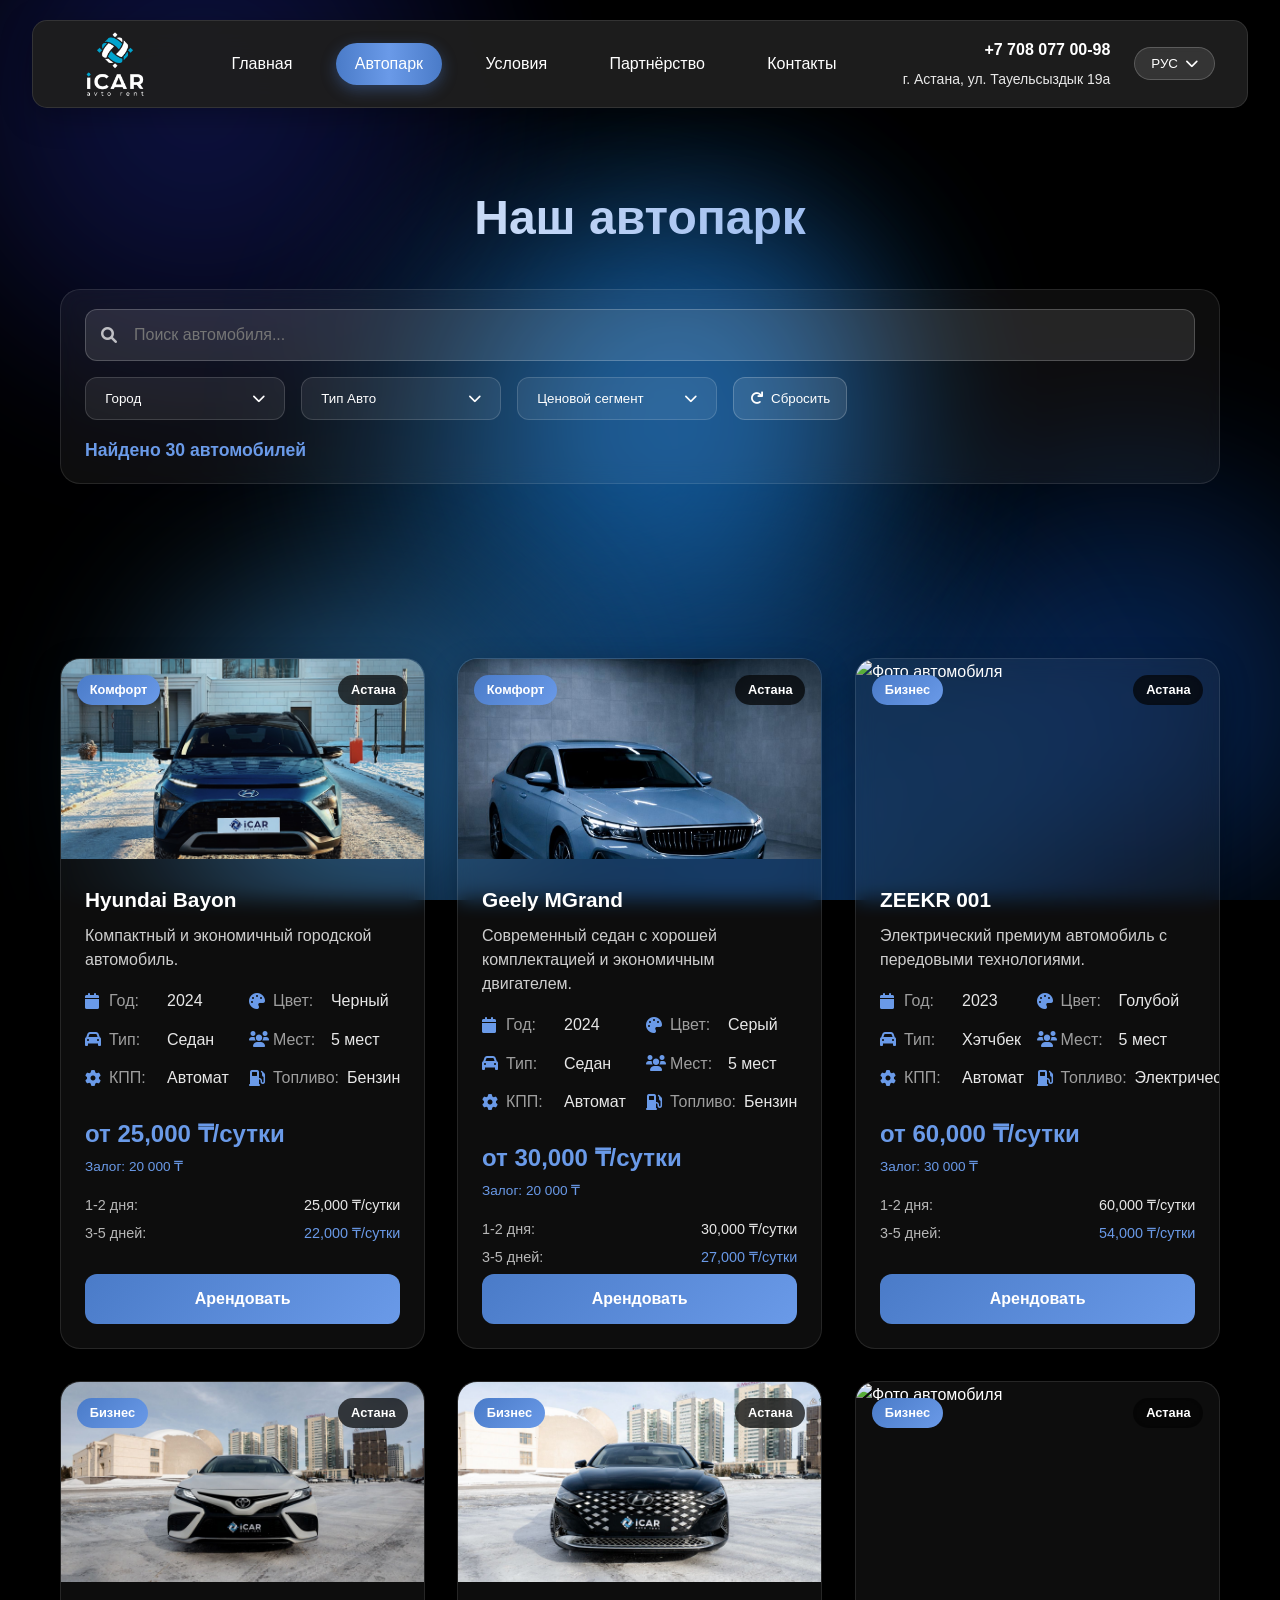
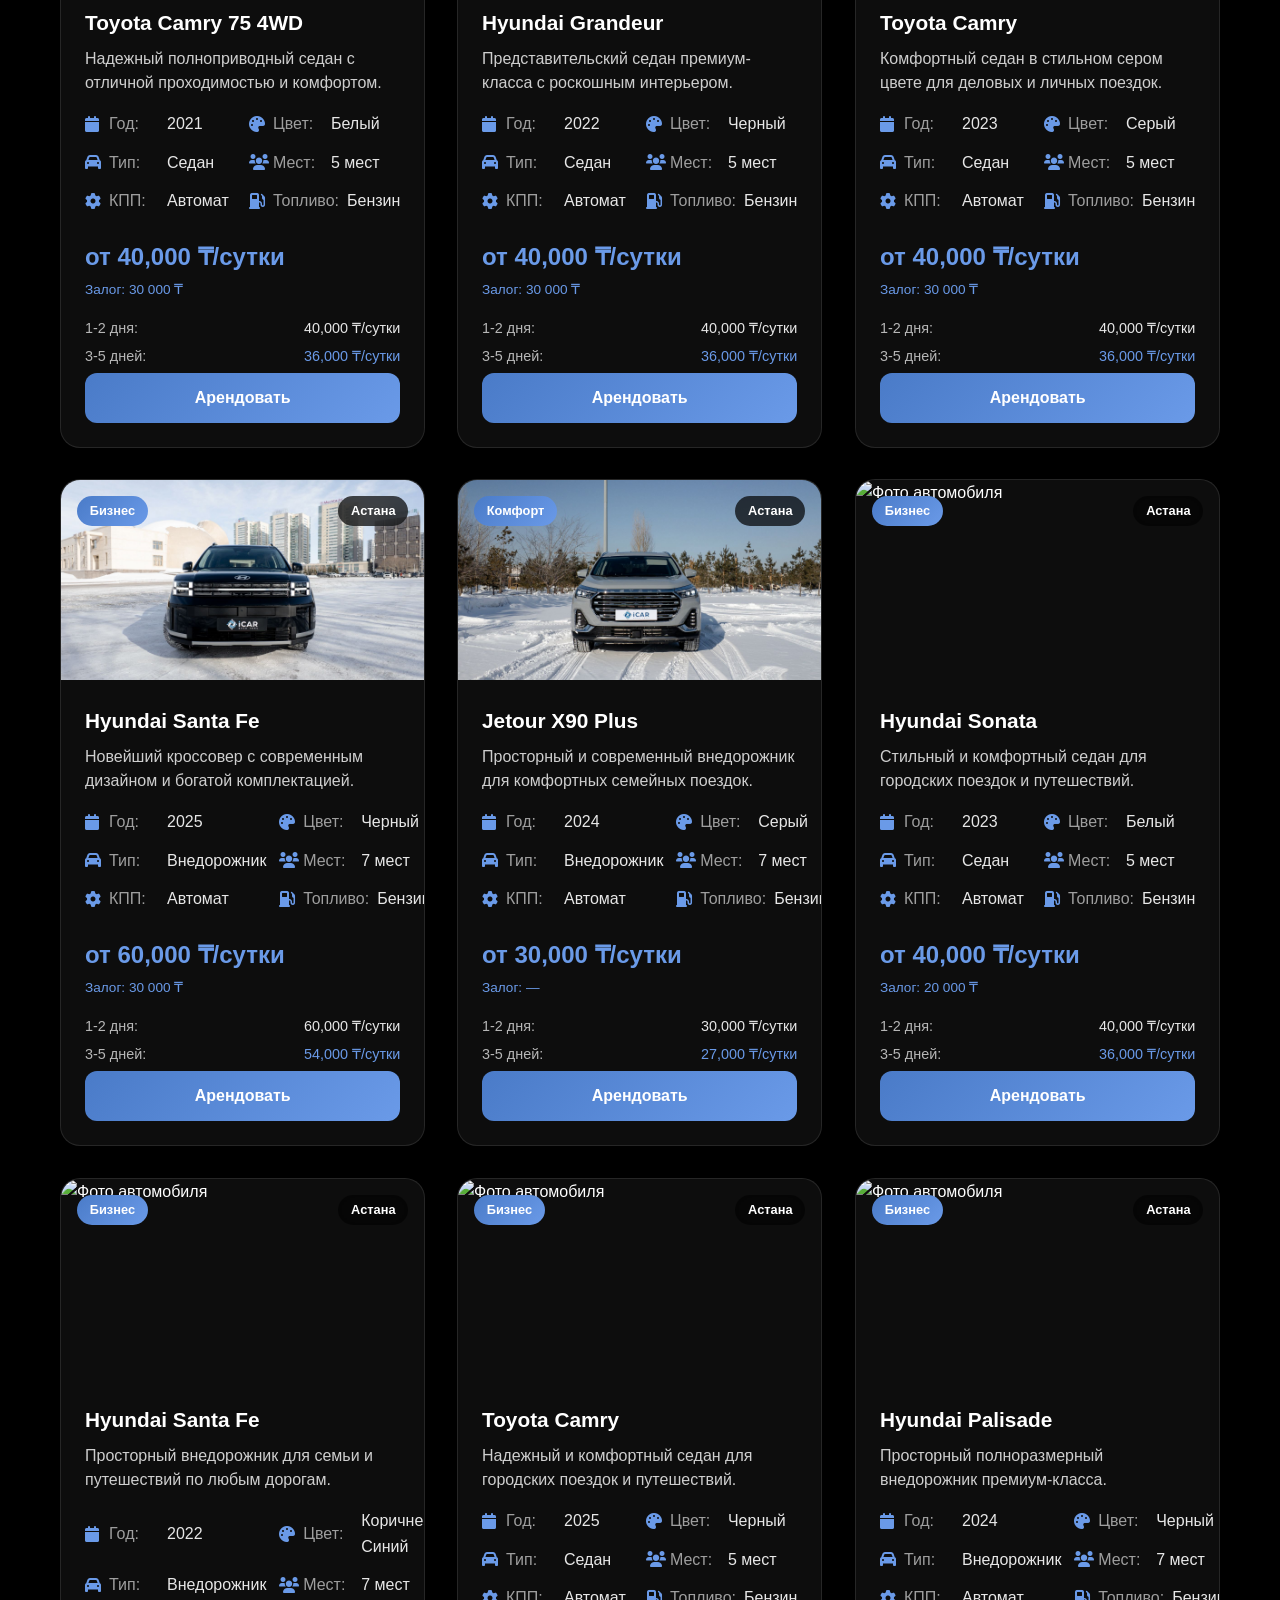
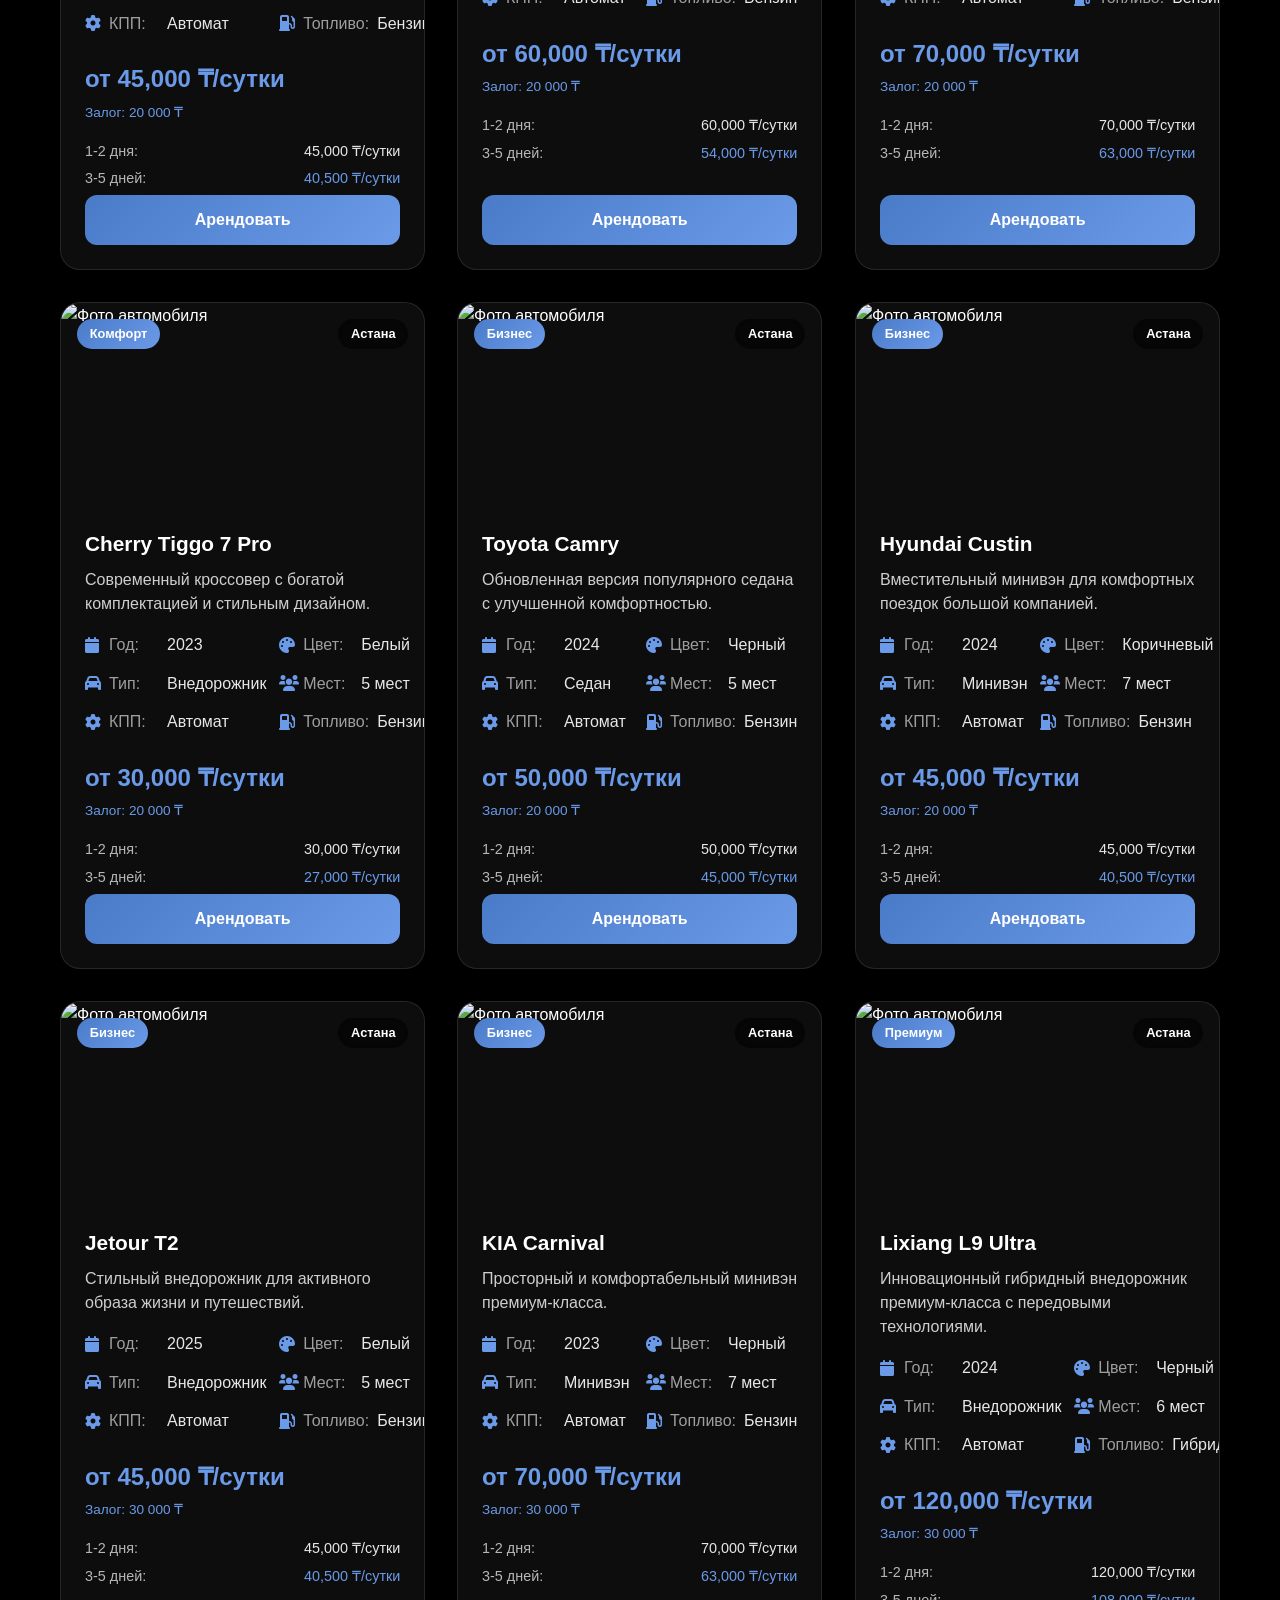
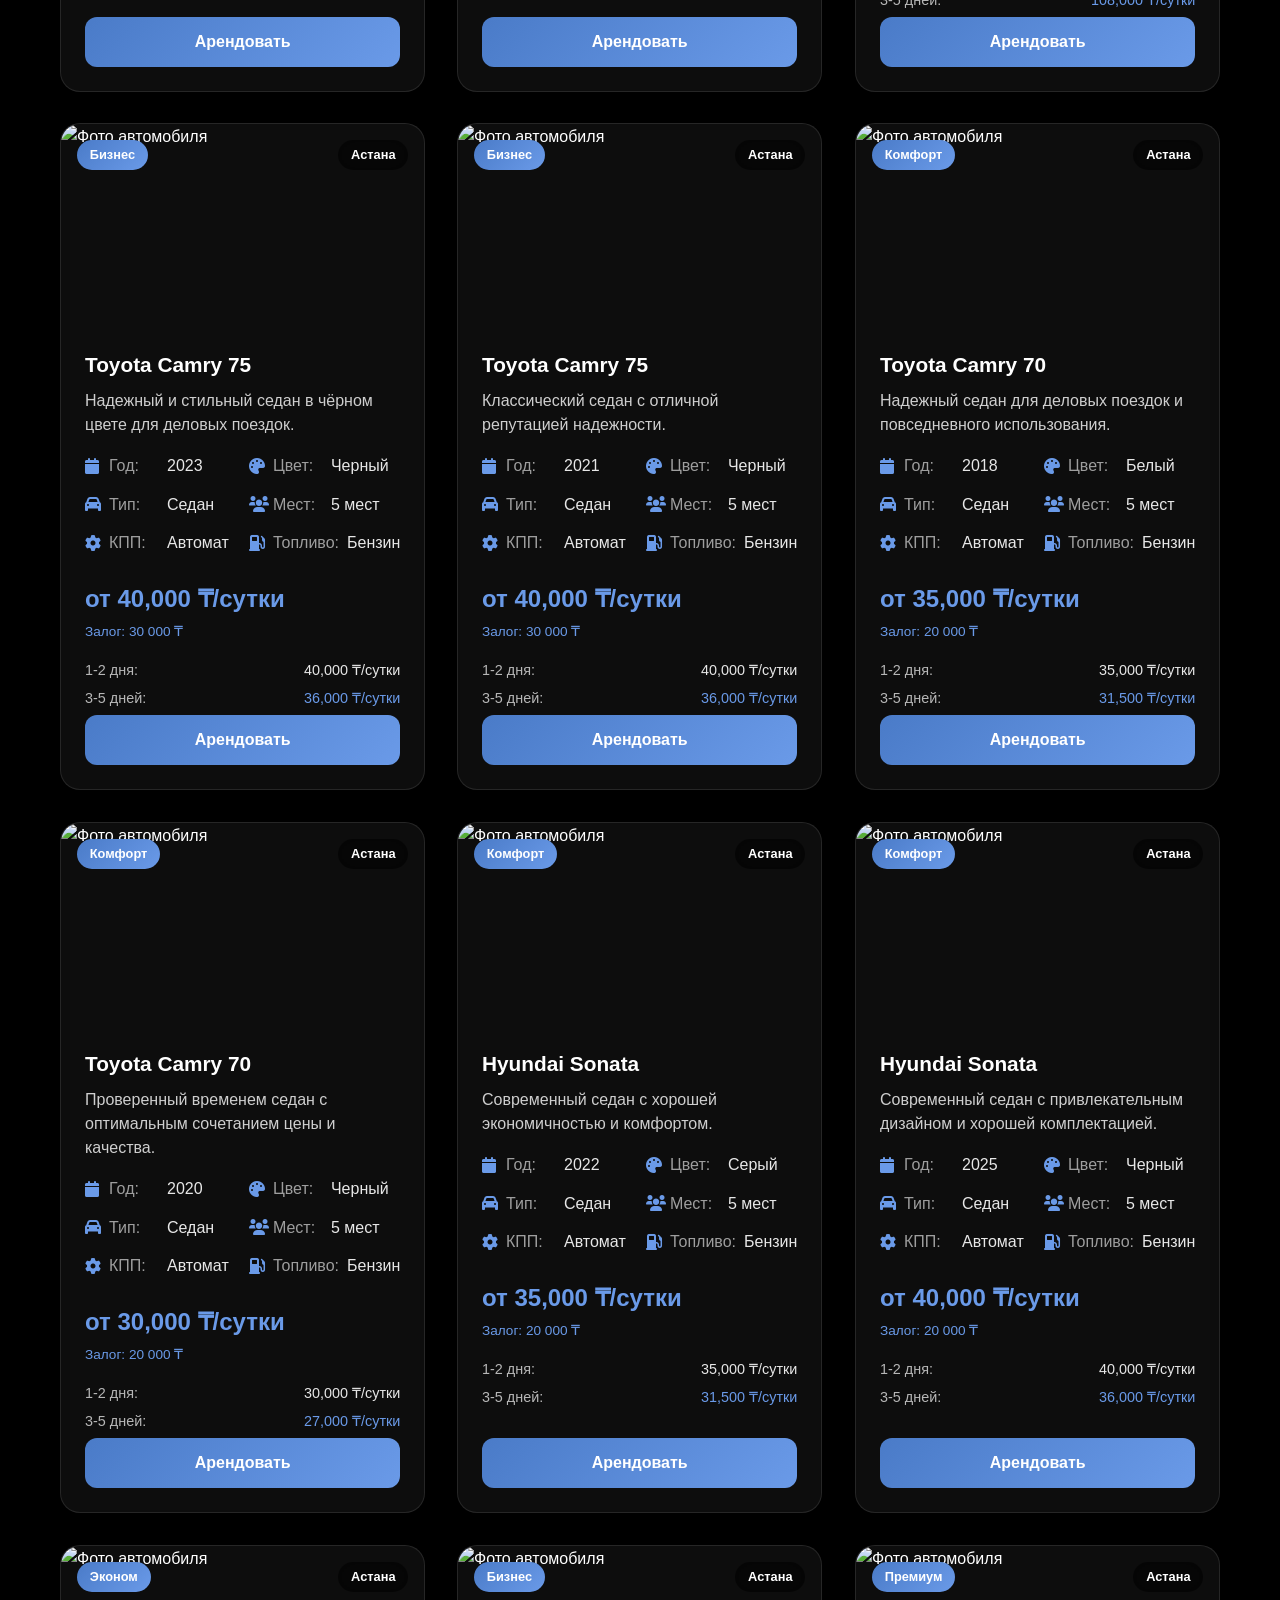
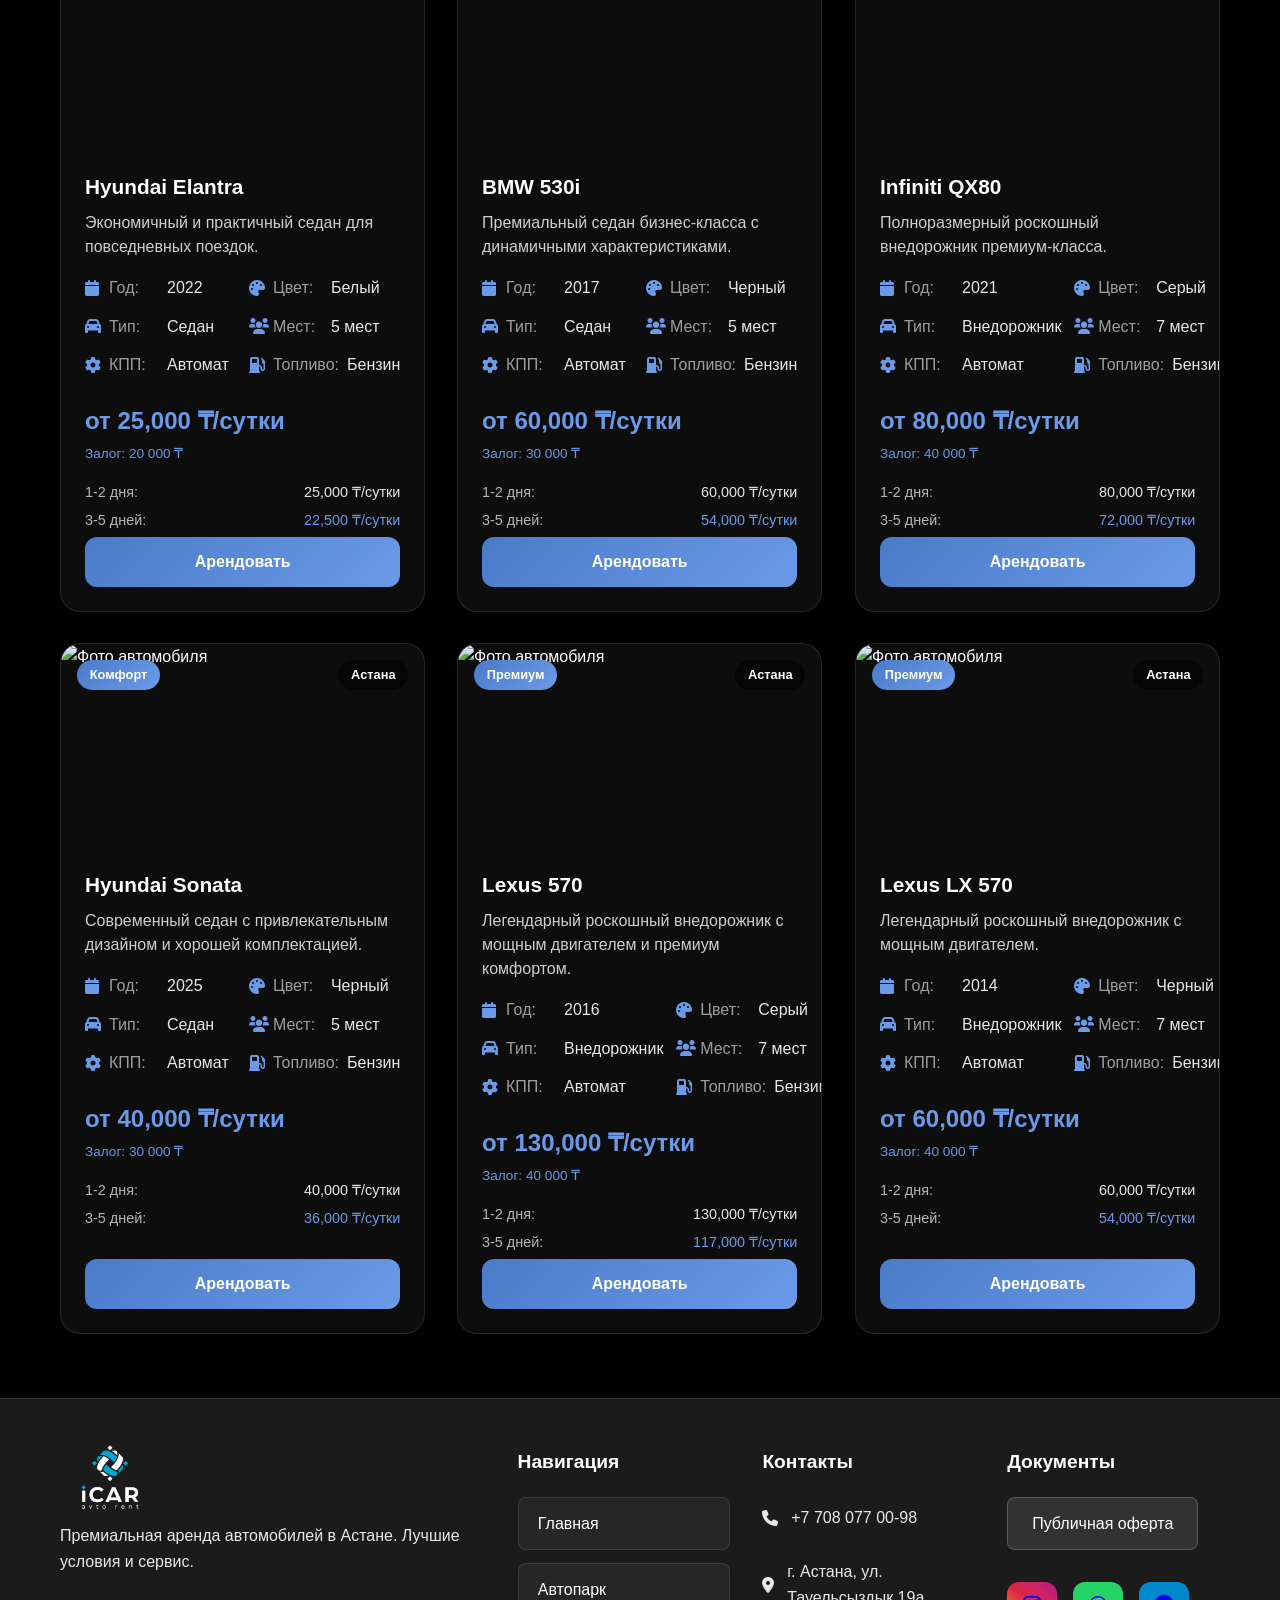
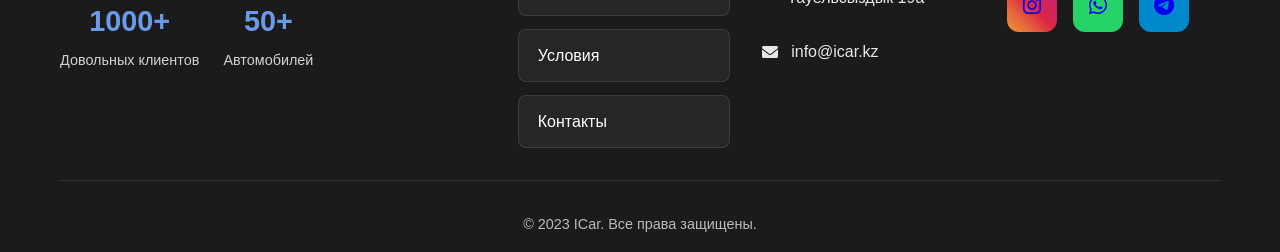
==== commit 3035c15d: "git commit -m" ====
--- a/catalog.html
+++ b/catalog.html
@@ -28,11 +28,17 @@
                     <img src="images/logo.png" alt="ICar - Аренда автомобилей" class="logo-img">
                 </div>
 
-                <nav class="nav">
+                <button class="hamburger" id="hamburger" aria-label="Меню">
+                    <span></span><span></span><span></span>
+                </button>
+
+                <nav class="nav" id="mainNav">
                     <a href="index.html">Главная</a>
-                    <a href="catalog.html" class="active">Автопарк</a>
+                    <a href="catalog.html">Автопарк</a>
                     <a href="conditions.html">Условия</a>
+                    <a href="partnership.html">Партнёрство</a>
                     <a href="contacts.html">Контакты</a>
+                    <a href="tel:+77080770098" class="nav-mobile-phone"><i class="fas fa-phone"></i> +7 708 077 00-98</a>
                 </nav>
 
                 <div class="header-right">
@@ -79,7 +85,7 @@
                     <!-- Кастомный выпадающий список для города -->
                     <div class="custom-dropdown">
                         <button class="dropdown-toggle" id="cityToggle">
-                            <span class="dropdown-text">Все города</span>
+                            <span class="dropdown-text">Город</span>
                             <i class="fas fa-chevron-down"></i>
                         </button>
                         <div class="dropdown-menu" id="cityDropdown">
@@ -93,7 +99,7 @@
                     <!-- Кастомный выпадающий список для типа -->
                     <div class="custom-dropdown">
                         <button class="dropdown-toggle" id="typeToggle">
-                            <span class="dropdown-text">Все типы</span>
+                            <span class="dropdown-text">Тип Авто</span>
                             <i class="fas fa-chevron-down"></i>
                         </button>
                         <div class="dropdown-menu" id="typeDropdown">
@@ -101,14 +107,14 @@
                             <button class="dropdown-item" data-value="sedan">Седаны</button>
                             <button class="dropdown-item" data-value="suv">Внедорожники</button>
                             <button class="dropdown-item" data-value="minivan">Минивэны</button>
-                            <button class="dropdown-item" data-value="premium">Премиум</button>
+                            <button class="dropdown-item" data-value="premium">Электро / Гибриды</button>
                         </div>
                     </div>
 
                     <!-- Кастомный выпадающий список для цены -->
                     <div class="custom-dropdown">
                         <button class="dropdown-toggle" id="priceToggle">
-                            <span class="dropdown-text">Любой ценовой сегмент</span>
+                            <span class="dropdown-text">Ценовой сегмент</span>
                             <i class="fas fa-chevron-down"></i>
                         </button>
                         <div class="dropdown-menu" id="priceDropdown">
@@ -167,6 +173,9 @@
                         <div class="thumbnail" data-image="4">
                             <div class="thumbnail-placeholder">4</div>
                         </div>
+                        <div class="thumbnail" data-image="5">
+                            <div class="thumbnail-placeholder">5</div>
+                        </div>
                     </div>
                 </div>
 
@@ -177,6 +186,18 @@
                     <div class="modal-specs">
                         <div class="spec-grid">
                             <div class="spec-item">
+                                <i class="fas fa-calendar"></i>
+                                <span id="modalYear">2024</span>
+                            </div>
+                            <div class="spec-item">
+                                <i class="fas fa-palette"></i>
+                                <span id="modalColor">Белый</span>
+                            </div>
+                            <div class="spec-item">
+                                <i class="fas fa-car"></i>
+                                <span id="modalType">Седан</span>
+                            </div>
+                            <div class="spec-item">
                                 <i class="fas fa-users"></i>
                                 <span id="modalSeats">5 мест</span>
                             </div>
@@ -188,55 +209,64 @@
                                 <i class="fas fa-gas-pump"></i>
                                 <span id="modalFuel">Бензин</span>
                             </div>
-                            <div class="spec-item">
-                                <i class="fas fa-car"></i>
-                                <span id="modalType">Седан</span>
-                            </div>
-                            <div class="spec-item">
-                                <i class="fas fa-calendar"></i>
-                                <span id="modalYear">2023</span>
-                            </div>
-                            <div class="spec-item">
-                                <i class="fas fa-tachometer-alt"></i>
-                                <span id="modalMileage">15 000 км</span>
-                            </div>
                         </div>
                     </div>
 
                     <!-- БЛОК ЦЕН И СКИДОК -->
                     <div class="modal-price-section">
-                        <div class="price-main" id="modalPriceMain">25 000 ₸/сутки</div>
-
-                        <!-- Компактный аккордеон скидок -->
+                        <div class="price-with-deposit" id="modalPriceWithDeposit">
+                            <div class="price-main" id="modalPriceMain">35 000 ₸/сутки</div>
+                        </div>
+
+                        <!-- Дополнительные часы -->
+                        <div class="additional-hours" id="additionalHoursBlock">
+                            <i class="fas fa-clock"></i>
+                            <span class="additional-hours-label">Цена за дополнительные часы:</span>
+                            <span class="additional-hours-value" id="modalAdditionalHours">3 000 ₸/час</span>
+                        </div>
+
+                        <!-- Компактный аккордеон с ценами за период -->
                         <div class="discounts-block">
                             <button class="discounts-toggle" id="discountsToggle">
-                                <span>Посмотреть скидки за период</span>
+                                <span>Посмотреть цены за период</span>
                                 <i class="fas fa-chevron-down"></i>
                             </button>
                             <div class="discounts-content" id="discountsContent">
-                                <div class="discounts-grid" id="discountsGrid">
-                                    <!-- Скидки будут генерироваться через JavaScript -->
+                                <div class="pricing-container">
+                                    <div class="periods-table-container">
+                                        <div class="discounts-grid" id="discountsGrid">
+                                            <!-- Таблица периодов будет загружена через JavaScript -->
+                                        </div>
+                                    </div>
+                                    <div class="long-term-container">
+                                        <div class="long-term-card">
+                                            <h4>Аренда на долгий срок</h4>
+                                            <p class="long-term-description">
+                                                При долгосрочной аренде работают особые условия. Если вам необходим такой вид аренды нажмите кнопку ниже.
+                                            </p>
+                                            <button class="modal-contact-btn" id="modalContactBtn">
+                                                <i class="fas fa-headset"></i>
+                                                Связаться с менеджером
+                                            </button>
+                                        </div>
+                                    </div>
                                 </div>
                             </div>
                         </div>
-
-                        <div class="price-discount" id="modalPriceDiscount">22 000 ₸/сутки при аренде от 3 дней</div>
                     </div>
 
                     <div class="modal-features">
                         <h3>Особенности:</h3>
                         <ul id="modalFeaturesList">
                             <li>Климат-контроль</li>
-                            <li>Кожаный салон</li>
-                            <li>Панорамная крыша</li>
-                            <li>Подогрев сидений</li>
-                            <li>Система навигации</li>
+                            <li>Мультимедийная система</li>
+                            <li>Камера заднего вида</li>
+                            <li>Круиз-контроль</li>
                         </ul>
                     </div>
 
                     <div class="modal-actions">
                         <button class="modal-rent-btn" id="modalRentBtn">Забронировать сейчас</button>
-                        <button class="modal-contact-btn" id="modalContactBtn">Связаться с менеджером</button>
                     </div>
                 </div>
             </div>
--- a/style.css
+++ b/style.css
@@ -44,6 +44,7 @@
     background: radial-gradient(circle, #1a237e, transparent);
     top: -200px;
     left: -100px;
+    animation-duration: 18s;
     animation-delay: 0s;
 }
 
@@ -53,7 +54,8 @@
     background: radial-gradient(circle, #0d47a1, transparent);
     top: 50%;
     right: -100px;
-    animation-delay: -5s;
+    animation-duration: 22s;
+    animation-delay: -4s;
 }
 
 .spot-3 {
@@ -62,7 +64,8 @@
     background: radial-gradient(circle, #1565c0, transparent);
     bottom: -300px;
     left: 30%;
-    animation-delay: -10s;
+    animation-duration: 26s;
+    animation-delay: -9s;
 }
 
 .spot-4 {
@@ -71,7 +74,8 @@
     background: radial-gradient(circle, #1976d2, transparent);
     top: 20%;
     left: 40%;
-    animation-delay: -15s;
+    animation-duration: 19s;
+    animation-delay: -14s;
 }
 
 .spot-5 {
@@ -80,7 +84,8 @@
     background: radial-gradient(circle, #1e88e5, transparent);
     bottom: 20%;
     right: 30%;
-    animation-delay: -7s;
+    animation-duration: 24s;
+    animation-delay: -6s;
 }
 
 .spot-6 {
@@ -89,13 +94,17 @@
     background: radial-gradient(circle, #42a5f5, transparent);
     top: 60%;
     left: 10%;
-    animation-delay: -12s;
+    animation-duration: 21s;
+    animation-delay: -11s;
 }
 
 @keyframes float {
-    0%, 100% {
+    0% {
         transform: translate(0, 0) scale(1);
-        opacity: 0.6;
+        opacity: 0;
+    }
+    10% {
+        opacity: 0.65;
     }
     25% {
         transform: translate(50px, 50px) scale(1.1);
@@ -103,11 +112,18 @@
     }
     50% {
         transform: translate(-30px, 80px) scale(0.9);
-        opacity: 0.5;
+        opacity: 0.55;
     }
     75% {
         transform: translate(70px, -40px) scale(1.05);
         opacity: 0.65;
+    }
+    90% {
+        opacity: 0.6;
+    }
+    100% {
+        transform: translate(0, 0) scale(1);
+        opacity: 0;
     }
 }
 
@@ -342,6 +358,7 @@
     margin-bottom: 1.5rem;
     background: linear-gradient(90deg, #fff, #6a9ae8, #fff);
     -webkit-background-clip: text;
+    background-clip: text;
     -webkit-text-fill-color: transparent;
     background-size: 200% auto;
     animation: shimmer 3s infinite linear;
@@ -540,6 +557,7 @@
     margin-bottom: 1rem;
     background: linear-gradient(90deg, #fff, #6a9ae8);
     -webkit-background-clip: text;
+    background-clip: text;
     -webkit-text-fill-color: transparent;
 }
 
@@ -552,6 +570,7 @@
     display: grid;
     grid-template-columns: repeat(auto-fit, minmax(350px, 1fr));
     gap: 2rem;
+    align-items: stretch;
 }
 
 .premium-car-card {
@@ -562,6 +581,12 @@
     transition: all 0.3s ease;
     border: 1px solid rgba(255, 255, 255, 0.1);
     backdrop-filter: blur(10px);
+    display: flex;
+    flex-direction: column;
+}
+
+.premium-car-card .car-header {
+    flex-shrink: 0;
 }
 
 .premium-car-card:hover {
@@ -571,16 +596,22 @@
 }
 
 .car-header {
-    padding: 1.5rem;
+    padding: 1.2rem 1.5rem;
     display: flex;
     justify-content: space-between;
     align-items: center;
+    gap: 0.6rem;
     background: rgba(0, 0, 0, 0.3);
+    flex-wrap: nowrap;
+    min-height: 110px;
 }
 
 .car-header h3 {
     font-size: 1.3rem;
     color: white;
+    flex: 1;
+    min-width: 0;
+    word-break: break-word;
 }
 
 .car-badge {
@@ -588,6 +619,8 @@
     border-radius: 15px;
     font-size: 0.8rem;
     font-weight: bold;
+    white-space: nowrap;
+    flex-shrink: 0;
 }
 
 .car-badge.premium {
@@ -890,29 +923,6 @@
 }
 
 @media (max-width: 768px) {
-    .header-container {
-        width: 90%;
-        padding: 0.8rem 1rem;
-    }
-
-    .header-content {
-        flex-direction: column;
-        gap: 1rem;
-    }
-
-    .nav {
-        order: 2;
-        width: 100%;
-        justify-content: center;
-        flex-wrap: wrap;
-    }
-
-    .header-right {
-        order: 3;
-        width: 100%;
-        justify-content: center;
-    }
-
     .hero-title {
         font-size: 2.5rem;
     }
@@ -923,15 +933,6 @@
 
     .premium-cars-grid {
         grid-template-columns: 1fr;
-    }
-
-    .footer-content {
-        grid-template-columns: 1fr;
-    }
-
-    .scrolling-item {
-        font-size: 1rem;
-        padding: 0.6rem 1.2rem;
     }
 
     .footer-nav-btn {
@@ -947,8 +948,9 @@
 }
 /* Стили для каталога */
 .catalog-hero {
-    padding: 180px 0 80px;
+    padding: 180px 0 110px;
     position: relative;
+    z-index: 10;
 }
 
 .catalog-hero h1 {
@@ -957,6 +959,7 @@
     margin-bottom: 2rem;
     background: linear-gradient(90deg, #fff, #6a9ae8, #fff);
     -webkit-background-clip: text;
+    background-clip: text;
     -webkit-text-fill-color: transparent;
     background-size: 200% auto;
     animation: shimmer 3s infinite linear;
@@ -1007,8 +1010,8 @@
 }
 
 .dropdown-toggle {
-    background: rgba(255, 255, 255, 0.1);
-    border: 1px solid rgba(255, 255, 255, 0.2);
+    background: rgba(255, 255, 255, 0.07);
+    border: 1px solid rgba(255, 255, 255, 0.15);
     color: white;
     padding: 0.8rem 1.2rem;
     border-radius: 12px;
@@ -1018,56 +1021,98 @@
     gap: 0.5rem;
     min-width: 200px;
     justify-content: space-between;
-    transition: all 0.3s;
+    transition: background 0.25s ease, border-color 0.25s ease, box-shadow 0.3s ease;
 }
 
 .dropdown-toggle:hover {
-    background: rgba(255, 255, 255, 0.15);
+    background: rgba(106, 154, 232, 0.15);
+    border-color: rgba(106, 154, 232, 0.4);
+    box-shadow: 0 4px 16px rgba(106, 154, 232, 0.15);
+}
+
+.dropdown-toggle .fa-chevron-down {
+    transition: transform 0.35s cubic-bezier(0.34,1.56,0.64,1);
+}
+
+.dropdown-toggle.active .fa-chevron-down {
+    transform: rotate(180deg);
 }
 
 .dropdown-menu {
     position: absolute;
-    top: 100%;
+    top: calc(100% + 6px);
     left: 0;
     width: 100%;
-    background: rgba(40, 40, 40, 0.95);
-    backdrop-filter: blur(15px);
-    border-radius: 12px;
-    box-shadow: 0 8px 32px rgba(0, 0, 0, 0.3);
+    background: rgba(12, 16, 35, 0.96);
+    backdrop-filter: blur(20px);
+    -webkit-backdrop-filter: blur(20px);
+    border-radius: 14px;
+    box-shadow: 0 12px 40px rgba(0, 0, 0, 0.5),
+                inset 0 1px 0 rgba(255,255,255,0.06);
     opacity: 0;
     visibility: hidden;
-    transform: translateY(-10px);
-    transition: all 0.3s;
-    z-index: 1000;
-    border: 1px solid rgba(255, 255, 255, 0.1);
+    transform: translateY(-8px) scale(0.97);
+    transform-origin: top center;
+    transition: opacity 0.25s cubic-bezier(0.4,0,0.2,1),
+                transform 0.3s cubic-bezier(0.34,1.2,0.64,1),
+                visibility 0s linear 0.3s;
+    z-index: 2000;
+    border: 1px solid rgba(106, 154, 232, 0.2);
+    overflow: hidden;
+    padding: 4px 0;
 }
 
 .dropdown-menu.show {
     opacity: 1;
     visibility: visible;
-    transform: translateY(0);
+    transform: translateY(0) scale(1);
+    transition: opacity 0.25s cubic-bezier(0.4,0,0.2,1),
+                transform 0.3s cubic-bezier(0.34,1.2,0.64,1),
+                visibility 0s linear 0s;
+}
+
+.dropdown-menu.show .dropdown-item {
+    animation: dropdown-item-in 0.3s cubic-bezier(0.4,0,0.2,1) both;
+}
+.dropdown-menu.show .dropdown-item:nth-child(1) { animation-delay: 0.04s; }
+.dropdown-menu.show .dropdown-item:nth-child(2) { animation-delay: 0.09s; }
+.dropdown-menu.show .dropdown-item:nth-child(3) { animation-delay: 0.14s; }
+.dropdown-menu.show .dropdown-item:nth-child(4) { animation-delay: 0.19s; }
+.dropdown-menu.show .dropdown-item:nth-child(5) { animation-delay: 0.24s; }
+
+@keyframes dropdown-item-in {
+    from { opacity: 0; transform: translateY(-6px); }
+    to   { opacity: 1; transform: translateY(0); }
 }
 
 .dropdown-item {
     display: block;
     width: 100%;
-    padding: 0.8rem 1.2rem;
+    padding: 0.75rem 1.2rem;
     border: none;
     background: none;
-    color: white;
+    color: rgba(255,255,255,0.85);
     cursor: pointer;
     text-align: left;
-    border-bottom: 1px solid rgba(255, 255, 255, 0.1);
-    transition: all 0.3s;
+    border-bottom: 1px solid rgba(255, 255, 255, 0.06);
+    transition: background 0.2s ease, color 0.2s ease, padding-left 0.2s ease;
+    position: relative;
 }
 
 .dropdown-item:last-child {
     border-bottom: none;
 }
 
-.dropdown-item:hover,
+.dropdown-item:hover {
+    background: rgba(106, 154, 232, 0.15);
+    color: #6a9ae8;
+    padding-left: 1.5rem;
+}
+
 .dropdown-item.active {
-    background: rgba(74, 123, 200, 0.3);
+    background: rgba(106, 154, 232, 0.12);
+    color: #6a9ae8;
+    font-weight: 600;
 }
 
 .reset-btn {
@@ -1109,6 +1154,8 @@
     transition: all 0.3s ease;
     border: 1px solid rgba(255, 255, 255, 0.1);
     backdrop-filter: blur(10px);
+    display: flex;
+    flex-direction: column;
 }
 
 .car-card-detailed:hover {
@@ -1134,7 +1181,7 @@
     transform: scale(1.05);
 }
 
-.car-badge {
+.car-card-detailed .car-badge {
     position: absolute;
     top: 1rem;
     left: 1rem;
@@ -1161,6 +1208,9 @@
 
 .car-info {
     padding: 1.5rem;
+    display: flex;
+    flex-direction: column;
+    flex: 1;
 }
 
 .car-info h3 {
@@ -1175,30 +1225,40 @@
     line-height: 1.5;
 }
 
-.car-specs {
+.car-details-grid {
     display: grid;
     grid-template-columns: repeat(2, 1fr);
     gap: 0.8rem;
     margin-bottom: 1.5rem;
 }
 
-.spec {
+.detail-item {
     display: flex;
     align-items: center;
     gap: 0.5rem;
     color: rgba(255, 255, 255, 0.8);
 }
 
-.spec i {
+.detail-item i {
     color: #6a9ae8;
     width: 16px;
 }
 
-.car-price-section {
-    display: flex;
-    justify-content: space-between;
-    align-items: center;
-    margin-bottom: 1.5rem;
+.detail-label {
+    color: rgba(255, 255, 255, 0.6);
+    min-width: 50px;
+}
+
+.detail-value {
+    color: rgba(255, 255, 255, 0.9);
+    font-weight: 500;
+}
+
+.price-with-deposit {
+    display: flex;
+    flex-direction: column;
+    align-items: flex-start;
+    margin-bottom: 1rem;
 }
 
 .price-main {
@@ -1207,9 +1267,35 @@
     color: #6a9ae8;
 }
 
-.price-discount {
+.deposit-small {
+    font-size: 0.85rem;
+    color: #6a9ae8;
+    margin-top: 0.2rem;
+}
+
+.price-details {
+    margin-top: 0.5rem;
+}
+
+.price-period {
+    display: flex;
+    justify-content: space-between;
+    align-items: center;
+    margin-bottom: 0.3rem;
     font-size: 0.9rem;
+}
+
+.period-label {
     color: rgba(255, 255, 255, 0.7);
+}
+
+.period-price {
+    color: rgba(255, 255, 255, 0.9);
+    font-weight: 500;
+}
+
+.period-price.discount {
+    color: #6a9ae8;
 }
 
 .rent-btn {
@@ -1223,6 +1309,7 @@
     cursor: pointer;
     transition: all 0.3s;
     font-size: 1rem;
+    margin-top: auto;
 }
 
 .rent-btn:hover {
@@ -1247,11 +1334,13 @@
     background: rgba(30, 30, 30, 0.95);
     margin: 2% auto;
     padding: 0;
-    border-radius: 20px;
-    width: 90%;
-    max-width: 1000px;
-    max-height: 90vh;
-    overflow-y: auto;
+    border-radius: 16px;
+    width: 86%;
+    max-width: 860px;
+    max-height: 84vh;
+    overflow: hidden;
+    display: flex;
+    flex-direction: column;
     border: 1px solid rgba(255, 255, 255, 0.1);
     box-shadow: 0 20px 60px rgba(0, 0, 0, 0.5);
 }
@@ -1277,6 +1366,9 @@
     display: grid;
     grid-template-columns: 1fr 1fr;
     gap: 0;
+    flex: 1;
+    min-height: 0;
+    overflow: hidden;
 }
 
 .modal-gallery {
@@ -1285,7 +1377,7 @@
 }
 
 .main-image {
-    height: 400px;
+    height: 300px;
     overflow: hidden;
 }
 
@@ -1297,7 +1389,7 @@
 .modal-car-image img {
     width: 100%;
     height: 100%;
-    object-fit: cover;
+    object-fit: contain;
 }
 
 .image-thumbnails {
@@ -1338,55 +1430,81 @@
 }
 
 .modal-info {
-    padding: 2rem;
+    padding: 1.4rem 1.6rem;
+    overflow-y: auto;
+    overflow-x: hidden;
 }
 
 .modal-info h2 {
-    font-size: 2rem;
+    font-size: 1.55rem;
+    margin-bottom: 0.5rem;
+    color: white;
+}
+
+.modal-info > p {
+    color: rgba(255, 255, 255, 0.8);
+    margin-bottom: 0.9rem;
+    line-height: 1.5;
+    font-size: 0.9rem;
+}
+
+.modal-specs {
     margin-bottom: 1rem;
-    color: white;
-}
-
-.modal-info p {
-    color: rgba(255, 255, 255, 0.8);
-    margin-bottom: 1.5rem;
-    line-height: 1.6;
-}
-
-.modal-specs {
-    margin-bottom: 2rem;
 }
 
 .spec-grid {
     display: grid;
     grid-template-columns: repeat(3, 1fr);
-    gap: 1rem;
+    gap: 0.5rem;
 }
 
 .spec-item {
+    display: flex;
+    align-items: center;
+    gap: 0.4rem;
+    color: rgba(255, 255, 255, 0.8);
+    font-size: 0.85rem;
+}
+
+.spec-item i {
+    color: #6a9ae8;
+    font-size: 0.85rem;
+}
+
+.modal-price-section {
+    margin-bottom: 1rem;
+}
+
+.additional-hours {
     display: flex;
     align-items: center;
     gap: 0.5rem;
-    color: rgba(255, 255, 255, 0.8);
-}
-
-.spec-item i {
+    margin-bottom: 0.9rem;
+    padding: 0.55rem 0.8rem;
+    background: rgba(255, 255, 255, 0.05);
+    border-radius: 8px;
+    border: 1px solid rgba(255, 255, 255, 0.1);
+}
+
+.additional-hours i {
     color: #6a9ae8;
-}
-
-.modal-price-section {
-    margin-bottom: 2rem;
-}
-
-.price-main {
-    font-size: 2rem;
+    font-size: 1.1rem;
+}
+
+.additional-hours-label {
+    color: rgba(255, 255, 255, 0.7);
+    flex-grow: 1;
+    font-size: 0.9rem;
+}
+
+.additional-hours-value {
+    color: #6a9ae8;
     font-weight: bold;
-    color: #6a9ae8;
-    margin-bottom: 1rem;
+    font-size: 1rem;
 }
 
 .discounts-block {
-    margin-bottom: 1rem;
+    margin-bottom: 0.7rem;
 }
 
 .discounts-toggle {
@@ -1418,65 +1536,91 @@
 
 .discounts-grid {
     display: grid;
-    grid-template-columns: repeat(2, 1fr);
-    gap: 1rem;
-}
-
-.discount-item {
+    grid-template-columns: 1fr;
+    gap: 0;
+}
+
+.periods-table {
+    width: 100%;
     background: rgba(255, 255, 255, 0.05);
-    padding: 1rem;
     border-radius: 8px;
+    overflow: hidden;
     border: 1px solid rgba(255, 255, 255, 0.1);
+}
+
+.periods-header {
+    display: flex;
+    background: rgba(0, 0, 0, 0.3);
+    padding: 0.8rem 1rem;
+    border-bottom: 1px solid rgba(255, 255, 255, 0.1);
+}
+
+.period-header, .price-header {
+    flex: 1;
+    font-weight: bold;
+    color: white;
+    text-align: center;
+}
+
+.period-header {
+    text-align: left;
+}
+
+.period-row {
+    display: flex;
+    padding: 0.8rem 1rem;
     cursor: pointer;
     transition: all 0.3s;
-}
-
-.discount-item:hover,
-.discount-item.active {
-    border-color: #6a9ae8;
+    border-bottom: 1px solid rgba(255, 255, 255, 0.05);
+}
+
+.period-row:last-child {
+    border-bottom: none;
+}
+
+.period-row:hover, .period-row.active {
     background: rgba(74, 123, 200, 0.1);
-}
-
-.discount-period {
-    font-weight: bold;
-    color: white;
-    margin-bottom: 0.5rem;
-}
-
-.discount-price {
+    border-left: 3px solid #6a9ae8;
+}
+
+.period-cell, .price-cell {
+    flex: 1;
+    padding: 0.3rem 0;
+}
+
+.period-cell {
+    color: rgba(255, 255, 255, 0.9);
+}
+
+.price-cell {
     color: #6a9ae8;
     font-weight: bold;
-    margin-bottom: 0.3rem;
-}
-
-.discount-savings {
-    font-size: 0.8rem;
-    color: rgba(255, 255, 255, 0.7);
-}
-
-.price-discount {
-    color: rgba(255, 255, 255, 0.7);
-    font-size: 0.9rem;
+    text-align: center;
 }
 
 .modal-features {
-    margin-bottom: 2rem;
+    margin-bottom: 1rem;
 }
 
 .modal-features h3 {
     color: white;
-    margin-bottom: 1rem;
+    margin-bottom: 0.6rem;
+    font-size: 0.95rem;
 }
 
 .modal-features ul {
     list-style: none;
     padding: 0;
+    display: grid;
+    grid-template-columns: 1fr 1fr;
+    gap: 0 0.5rem;
 }
 
 .modal-features li {
-    color: rgba(255, 255, 255, 0.8);
-    padding: 0.3rem 0;
-    border-bottom: 1px solid rgba(255, 255, 255, 0.1);
+    color: rgba(255, 255, 255, 0.75);
+    padding: 0.2rem 0;
+    border-bottom: 1px solid rgba(255, 255, 255, 0.07);
+    font-size: 0.83rem;
 }
 
 .modal-features li:last-child {
@@ -1544,11 +1688,14 @@
     }
 
     .modal-gallery {
-        height: 300px;
+        height: auto;
+        display: flex;
+        flex-direction: column;
     }
 
     .main-image {
-        height: 250px;
+        height: 195px;
+        flex-shrink: 0;
     }
 
     .spec-grid {
@@ -1574,9 +1721,17 @@
     .discounts-grid {
         grid-template-columns: 1fr;
     }
-}
-/* Добавляем эти стили в конец файла style.css */
-
+
+    .periods-header {
+        flex-direction: column;
+        gap: 0.5rem;
+    }
+
+    .period-row {
+        flex-direction: column;
+        gap: 0.5rem;
+    }
+}
 /* Hero Sections для разных страниц */
 .conditions-hero, .contacts-hero, .documents-hero {
     padding: 180px 0 80px;
@@ -1589,6 +1744,7 @@
     margin-bottom: 1rem;
     background: linear-gradient(90deg, #fff, #6a9ae8, #fff);
     -webkit-background-clip: text;
+    background-clip: text;
     -webkit-text-fill-color: transparent;
     background-size: 200% auto;
     animation: shimmer 3s infinite linear;
@@ -1682,10 +1838,17 @@
 
 .faq-item {
     margin-bottom: 1rem;
-    border-radius: 12px;
+    border-radius: 14px;
     overflow: hidden;
     background: rgba(255, 255, 255, 0.05);
     border: 1px solid rgba(255, 255, 255, 0.1);
+    transition: border-color 0.35s ease, box-shadow 0.35s ease, background 0.35s ease;
+}
+
+.faq-item.active {
+    border-color: rgba(106, 154, 232, 0.4);
+    background: rgba(106, 154, 232, 0.05);
+    box-shadow: 0 6px 24px rgba(0, 0, 0, 0.25);
 }
 
 .faq-question {
@@ -1696,36 +1859,84 @@
     align-items: center;
     color: white;
     font-weight: 500;
-    transition: all 0.3s;
+    transition: background 0.25s ease, color 0.25s ease;
+    position: relative;
+}
+
+.faq-question::before {
+    content: '';
+    position: absolute;
+    left: 0;
+    top: 0;
+    bottom: 0;
+    width: 3px;
+    background: linear-gradient(180deg, #6a9ae8, #4a7bc8);
+    border-radius: 0 3px 3px 0;
+    transform: scaleY(0);
+    transition: transform 0.35s cubic-bezier(0.4,0,0.2,1);
+    transform-origin: top;
+}
+
+.faq-item.active .faq-question::before {
+    transform: scaleY(1);
 }
 
 .faq-question:hover {
-    background: rgba(255, 255, 255, 0.1);
+    background: rgba(255, 255, 255, 0.07);
+}
+
+.faq-item.active .faq-question {
+    color: #6a9ae8;
 }
 
 .faq-question i {
-    transition: transform 0.3s;
+    flex-shrink: 0;
+    width: 28px;
+    height: 28px;
+    display: flex;
+    align-items: center;
+    justify-content: center;
+    background: rgba(255,255,255,0.08);
+    border-radius: 50%;
+    transition: transform 0.4s cubic-bezier(0.34,1.56,0.64,1),
+                background 0.3s ease,
+                color 0.3s ease;
 }
 
 .faq-item.active .faq-question i {
     transform: rotate(180deg);
+    background: rgba(106, 154, 232, 0.2);
+    color: #6a9ae8;
 }
 
 .faq-answer {
+    display: grid;
+    grid-template-rows: 0fr;
     padding: 0 1.5rem;
-    max-height: 0;
+    padding-bottom: 0;
+    transition: grid-template-rows 0.45s cubic-bezier(0.4,0,0.2,1),
+                padding-bottom 0.45s cubic-bezier(0.4,0,0.2,1);
+}
+
+.faq-item.active .faq-answer {
+    grid-template-rows: 1fr;
+    padding-bottom: 1.5rem;
+}
+
+.faq-answer p {
     overflow: hidden;
-    transition: all 0.3s;
-}
-
-.faq-item.active .faq-answer {
-    padding: 0 1.5rem 1.5rem;
-    max-height: 500px;
-}
-
-.faq-answer p {
+    min-height: 0;
     color: rgba(255, 255, 255, 0.8);
     line-height: 1.6;
+    opacity: 0;
+    transform: translateY(14px);
+    transition: opacity 0.38s cubic-bezier(0.4,0,0.2,1) 0.08s,
+                transform 0.38s cubic-bezier(0.4,0,0.2,1) 0.08s;
+}
+
+.faq-item.active .faq-answer p {
+    opacity: 1;
+    transform: translateY(0);
 }
 
 /* Стили для контактов */
@@ -2132,3 +2343,1774 @@
         font-size: 2rem;
     }
 }
+/* Стили для контейнера цен и долгосрочной аренды */
+.pricing-container {
+    display: flex;
+    gap: 12px;
+    margin-top: 10px;
+}
+
+.periods-table-container {
+    flex: 1;
+    min-width: 0;
+}
+
+.long-term-container {
+    flex: 1;
+    min-width: 0;
+}
+
+.long-term-card {
+    background: rgba(74, 123, 200, 0.1);
+    border: 1px solid rgba(74, 123, 200, 0.3);
+    border-radius: 12px;
+    padding: 14px;
+    height: 100%;
+    display: flex;
+    flex-direction: column;
+    backdrop-filter: blur(10px);
+}
+
+.long-term-icon {
+    font-size: 2rem;
+    color: #6a9ae8;
+    margin-bottom: 15px;
+    text-align: center;
+}
+
+.long-term-card h3 {
+    color: white;
+    font-size: 1.3rem;
+    margin-bottom: 12px;
+    text-align: center;
+}
+
+.long-term-description {
+    color: rgba(255, 255, 255, 0.9);
+    font-size: 0.95rem;
+    line-height: 1.5;
+    margin-bottom: 20px;
+    flex-grow: 1;
+}
+
+.long-term-card .modal-contact-btn {
+    width: 100%;
+    background: linear-gradient(135deg, #4a7bc8, #6a9ae8);
+    color: white;
+    border: none;
+    padding: 12px 20px;
+    border-radius: 8px;
+    font-weight: 600;
+    cursor: pointer;
+    transition: all 0.3s;
+    display: flex;
+    align-items: center;
+    justify-content: center;
+    gap: 8px;
+    font-size: 0.95rem;
+}
+
+.long-term-card .modal-contact-btn:hover {
+    transform: translateY(-2px);
+    box-shadow: 0 5px 15px rgba(74, 123, 200, 0.4);
+}
+
+/* Мобильная адаптация */
+@media (max-width: 768px) {
+    .pricing-container {
+        flex-direction: column;
+        gap: 15px;
+    }
+
+    .periods-table-container,
+    .long-term-container {
+        width: 100%;
+    }
+
+    .long-term-card {
+        padding: 15px;
+    }
+
+    .long-term-card h3 {
+        font-size: 1.2rem;
+    }
+
+    .long-term-description {
+        font-size: 0.9rem;
+    }
+}
+
+/* Стили для модальных действий (теперь только одна кнопка) */
+.modal-actions {
+    display: flex;
+    gap: 0.8rem;
+    margin-top: 0.9rem;
+}
+
+.modal-rent-btn {
+    width: 100%;
+    background: linear-gradient(135deg, #4a7bc8, #6a9ae8);
+    color: white;
+    border: none;
+    padding: 1rem;
+    border-radius: 12px;
+    font-weight: bold;
+    cursor: pointer;
+    transition: all 0.3s;
+    font-size: 1rem;
+}
+
+.modal-rent-btn:hover {
+    transform: translateY(-2px);
+    box-shadow: 0 5px 15px rgba(74, 123, 200, 0.4);
+}
+
+/* =============================================
+   НЕДОСТАЮЩИЕ КЛАССЫ МАКЕТА КАТАЛОГА
+   ============================================= */
+
+.compact-filters {
+    padding: 1.2rem 1.5rem;
+    margin-bottom: 2rem;
+}
+
+.filters-top-row {
+    margin-bottom: 1rem;
+}
+
+.search-box.compact {
+    margin-bottom: 0;
+    width: 100%;
+}
+
+.search-box.left-aligned {
+    margin-left: 0;
+    margin-right: auto;
+}
+
+.filter-buttons.full-width {
+    width: 100%;
+    flex-wrap: wrap;
+}
+
+.filter-results.compact {
+    margin-top: 0.8rem;
+    text-align: left;
+}
+
+.reset-btn.compact {
+    padding: 0.8rem 1rem;
+}
+
+/* =============================================
+   УЛУЧШЕННЫЕ HOVER-АНИМАЦИИ
+   ============================================= */
+
+/* Поля ввода — фокус-анимация */
+.search-box input:focus,
+.form-group input:focus,
+.form-group select:focus,
+.form-group textarea:focus {
+    outline: none;
+    border-color: rgba(106, 154, 232, 0.6);
+    background: rgba(255, 255, 255, 0.12);
+    box-shadow: 0 0 0 3px rgba(74, 123, 200, 0.15);
+    transition: all 0.3s ease;
+}
+
+.search-box input {
+    transition: all 0.3s ease;
+}
+
+/* Кнопки фильтров — улучшенный hover */
+.dropdown-toggle {
+    transition: all 0.3s ease;
+}
+
+.dropdown-toggle:hover {
+    background: rgba(74, 123, 200, 0.2);
+    border-color: rgba(106, 154, 232, 0.5);
+    transform: translateY(-2px);
+    box-shadow: 0 5px 15px rgba(74, 123, 200, 0.2);
+}
+
+/* Кнопка сброса фильтров */
+.reset-btn {
+    transition: all 0.3s ease;
+}
+
+.reset-btn:hover {
+    background: rgba(255, 80, 80, 0.2);
+    border-color: rgba(255, 100, 100, 0.5);
+    transform: translateY(-2px);
+    box-shadow: 0 5px 15px rgba(200, 50, 50, 0.2);
+    color: #ff9090;
+}
+
+.reset-btn:hover i {
+    animation: spin-once 0.4s ease;
+}
+
+@keyframes spin-once {
+    from { transform: rotate(0deg); }
+    to   { transform: rotate(-360deg); }
+}
+
+/* Dropdown items */
+.dropdown-item:hover {
+    background: rgba(74, 123, 200, 0.25);
+    padding-left: 1.6rem;
+    color: #a0c4ff;
+}
+
+.dropdown-item {
+    transition: all 0.25s ease;
+}
+
+/* Кнопка закрытия модалки */
+.modal-close {
+    transition: all 0.3s ease;
+}
+
+.modal-close:hover {
+    background: rgba(200, 50, 50, 0.7);
+    transform: rotate(90deg) scale(1.1);
+}
+
+/* Миниатюры изображений в модалке */
+.thumbnail:hover {
+    border-color: rgba(106, 154, 232, 0.7);
+    transform: scale(1.08);
+    box-shadow: 0 4px 12px rgba(74, 123, 200, 0.4);
+}
+
+/* Переключатель скидок */
+.discounts-toggle {
+    transition: all 0.3s ease;
+}
+
+.discounts-toggle:hover {
+    background: rgba(74, 123, 200, 0.2);
+    border-color: rgba(106, 154, 232, 0.5);
+    box-shadow: 0 3px 10px rgba(74, 123, 200, 0.2);
+}
+
+/* Плавная анимация аккордеона скидок (вместо display:none) */
+.discounts-content {
+    display: block !important;
+    max-height: 0;
+    overflow: hidden;
+    transition: max-height 0.4s ease, opacity 0.3s ease;
+    opacity: 0;
+    margin-top: 0;
+}
+
+.discounts-content.show {
+    max-height: 600px;
+    opacity: 1;
+    margin-top: 1rem;
+}
+
+/* Контактные карточки — border при ховере */
+.contact-card {
+    transition: all 0.3s ease;
+}
+
+.contact-card:hover {
+    border-color: rgba(74, 123, 200, 0.5);
+    box-shadow: 0 20px 40px rgba(74, 123, 200, 0.3);
+}
+
+.contact-card .contact-icon {
+    transition: transform 0.3s ease, color 0.3s ease;
+}
+
+.contact-card:hover .contact-icon {
+    transform: scale(1.2) translateY(-4px);
+    color: #a0c4ff;
+}
+
+/* Иконки в карточках условий */
+.condition-card .condition-icon {
+    transition: transform 0.3s ease, color 0.3s ease;
+}
+
+.condition-card:hover .condition-icon {
+    transform: scale(1.2) rotate(-5deg);
+    color: #a0c4ff;
+}
+
+/* Карточки команды — иконка фото */
+.team-card .photo-placeholder {
+    transition: border-color 0.3s ease, box-shadow 0.3s ease;
+}
+
+.team-card:hover .photo-placeholder {
+    border-color: rgba(106, 154, 232, 0.6);
+    box-shadow: 0 0 20px rgba(74, 123, 200, 0.3);
+}
+
+/* Кнопки в каталоге — подсветка при ховере */
+.rent-btn {
+    position: relative;
+    overflow: hidden;
+}
+
+.rent-btn::after {
+    content: '';
+    position: absolute;
+    top: 0;
+    left: -100%;
+    width: 100%;
+    height: 100%;
+    background: linear-gradient(90deg, transparent, rgba(255,255,255,0.2), transparent);
+    transition: left 0.5s ease;
+}
+
+.rent-btn:hover::after {
+    left: 100%;
+}
+
+/* Языковые опции */
+.lang-option {
+    transition: all 0.25s ease;
+}
+
+.lang-option:hover {
+    background: rgba(74, 123, 200, 0.3);
+    padding-left: 1.5rem;
+    color: #a0c4ff;
+}
+
+/* Спецификации в модалке — hover на item */
+.spec-item {
+    transition: all 0.25s ease;
+    border-radius: 8px;
+    padding: 0.3rem 0.5rem;
+}
+
+.spec-item:hover {
+    background: rgba(255, 255, 255, 0.05);
+}
+
+.spec-item:hover i {
+    transform: scale(1.2);
+    transition: transform 0.25s ease;
+}
+
+/* Кнопка оферты в футере */
+.offerta-btn {
+    position: relative;
+    overflow: hidden;
+    transition: all 0.3s ease;
+}
+
+.offerta-btn::after {
+    content: '';
+    position: absolute;
+    top: 0;
+    left: -100%;
+    width: 100%;
+    height: 100%;
+    background: linear-gradient(90deg, transparent, rgba(255,255,255,0.15), transparent);
+    transition: left 0.5s ease;
+}
+
+.offerta-btn:hover::after {
+    left: 100%;
+}
+
+.offerta-btn:hover {
+    background: rgba(74, 123, 200, 0.25);
+    border-color: rgba(106, 154, 232, 0.5);
+    transform: translateY(-2px);
+    box-shadow: 0 5px 15px rgba(74, 123, 200, 0.3);
+}
+
+/* Карточки автомобилей в каталоге — дополнительный glow */
+.car-card-detailed {
+    transition: all 0.35s ease;
+}
+
+.car-card-detailed:hover {
+    transform: translateY(-10px);
+    box-shadow: 0 20px 50px rgba(74, 123, 200, 0.35);
+    border-color: rgba(106, 154, 232, 0.6);
+}
+
+/* FAQ — плавное открытие */
+.faq-question {
+    transition: all 0.3s ease;
+    border-radius: 12px;
+}
+
+.faq-item.active .faq-question {
+    background: rgba(74, 123, 200, 0.1);
+}
+
+/* Счётчик результатов */
+#resultsCount {
+    font-weight: 600;
+    color: #6a9ae8;
+}
+
+/* Плавное появление карточек каталога */
+@keyframes card-appear {
+    from {
+        opacity: 0;
+        transform: translateY(20px);
+    }
+    to {
+        opacity: 1;
+        transform: translateY(0);
+    }
+}
+
+.car-card-detailed {
+    animation: card-appear 0.4s ease both;
+}
+
+/* =============================================
+   УЛУЧШЕННЫЕ КРИВЫЕ И АНИМАЦИИ (ГЛОБАЛЬНЫЙ ОВЕРРАЙД)
+
+   ПРАВИЛО: translateY использует только --smooth (без перелёта!).
+   Spring (0.34,1.56,0.64,1) — ТОЛЬКО для scale/rotate.
+   Дистанции подъёма уменьшены чтобы курсор не вылетал из зоны ховера.
+
+   --smooth: cubic-bezier(0.4, 0, 0.2, 1)      — равномерный ease-in-out
+   --spring: cubic-bezier(0.34, 1.56, 0.64, 1) — пружина (только scale/rotate)
+   --slide:  cubic-bezier(0.76, 0, 0.24, 1)    — резкий slide для ::before
+   ============================================= */
+
+/* --- Nav ссылки --- */
+.nav a {
+    transition: color 0.25s cubic-bezier(0.4,0,0.2,1),
+                box-shadow 0.4s cubic-bezier(0.4,0,0.2,1),
+                transform 0.5s cubic-bezier(0.4,0,0.2,1);
+}
+.nav a::before { transition: left 0.45s cubic-bezier(0.76,0,0.24,1); }
+.nav a:hover   { transform: translateY(-2px); }
+.nav a:active  { transform: translateY(0) scale(0.97); transition: transform 0.12s ease; }
+
+/* --- Кнопка языка --- */
+.nav-lang-btn {
+    transition: transform 0.5s cubic-bezier(0.4,0,0.2,1),
+                box-shadow 0.4s cubic-bezier(0.4,0,0.2,1),
+                color 0.25s ease;
+}
+.nav-lang-btn::before { transition: left 0.45s cubic-bezier(0.76,0,0.24,1); }
+.nav-lang-btn:active  { transform: translateY(0) scale(0.97) !important; transition: transform 0.12s ease; }
+
+/* --- Hero кнопки: translateY плавный, иконка пружинит --- */
+.hero-btn {
+    transition: transform 0.5s cubic-bezier(0.4,0,0.2,1),
+                box-shadow 0.4s cubic-bezier(0.4,0,0.2,1);
+}
+.hero-btn::before { transition: filter 0.3s ease; }
+.hero-btn::after  { transition: left 0.7s cubic-bezier(0.4,0,0.2,1); }
+.hero-btn i {
+    display: inline-block;
+    transition: transform 0.45s cubic-bezier(0.34,1.56,0.64,1);
+}
+.hero-btn:hover   { transform: translateY(-6px); }
+.hero-btn:hover i { transform: translateX(6px); }
+.hero-btn:active  { transform: translateY(-1px) scale(0.97); transition: transform 0.12s ease; }
+
+/* --- Кнопки в карточках авто (scale — безопасно, не вызывает jitter) --- */
+.car-rent-btn {
+    transition: transform 0.4s cubic-bezier(0.34,1.56,0.64,1),
+                filter 0.25s ease;
+}
+.car-rent-btn:hover  { transform: scale(1.07); filter: brightness(1.1); }
+.car-rent-btn:active { transform: scale(0.96); transition: transform 0.12s ease; }
+
+/* --- Кнопка аренды в каталоге --- */
+.rent-btn {
+    transition: transform 0.5s cubic-bezier(0.4,0,0.2,1),
+                box-shadow 0.4s cubic-bezier(0.4,0,0.2,1);
+}
+.rent-btn::after { transition: left 0.6s cubic-bezier(0.4,0,0.2,1); }
+.rent-btn:hover  { transform: translateY(-5px); }
+.rent-btn:active { transform: translateY(0) scale(0.97); transition: transform 0.12s ease; }
+
+/* --- Кнопки модального окна --- */
+.modal-rent-btn,
+.modal-contact-btn,
+.long-term-card .modal-contact-btn {
+    transition: transform 0.5s cubic-bezier(0.4,0,0.2,1),
+                box-shadow 0.4s cubic-bezier(0.4,0,0.2,1),
+                filter 0.25s ease;
+}
+.modal-rent-btn:hover    { transform: translateY(-5px); filter: brightness(1.08); }
+.modal-contact-btn:hover { transform: translateY(-5px); }
+.modal-rent-btn:active,
+.modal-contact-btn:active { transform: translateY(0) scale(0.97); transition: transform 0.12s ease; }
+
+/* --- Кнопка закрытия: rotate безопасен --- */
+.modal-close {
+    transition: transform 0.4s cubic-bezier(0.34,1.56,0.64,1),
+                background 0.25s ease;
+}
+.modal-close:hover  { background: rgba(200,50,50,0.75); transform: rotate(90deg) scale(1.15); }
+.modal-close:active { transform: rotate(90deg) scale(0.9); transition: transform 0.12s ease; }
+
+/* --- Социальные кнопки: подъём уменьшен, scale/rotate пружинит --- */
+.social-btn {
+    transition: transform 0.5s cubic-bezier(0.4,0,0.2,1),
+                box-shadow 0.4s cubic-bezier(0.4,0,0.2,1);
+}
+.social-btn::before { transition: filter 0.3s ease; }
+.social-btn:hover   { transform: translateY(-7px) scale(1.12) rotate(-5deg); box-shadow: 0 14px 30px rgba(0,0,0,0.5); }
+.social-btn:active  { transform: translateY(0) scale(0.97); transition: transform 0.12s ease; }
+
+/* --- Футер nav: translateX не вызывает jitter --- */
+.footer-nav-btn {
+    transition: transform 0.45s cubic-bezier(0.4,0,0.2,1),
+                color 0.25s ease,
+                box-shadow 0.4s cubic-bezier(0.4,0,0.2,1);
+}
+.footer-nav-btn::before { transition: left 0.45s cubic-bezier(0.76,0,0.24,1); }
+.footer-nav-btn:hover   { transform: translateX(6px); }
+.footer-nav-btn:active  { transform: translateX(2px) scale(0.98); transition: transform 0.12s ease; }
+
+/* --- Оферта кнопка --- */
+.offerta-btn {
+    transition: transform 0.5s cubic-bezier(0.4,0,0.2,1),
+                background 0.3s ease,
+                border-color 0.3s ease,
+                box-shadow 0.4s cubic-bezier(0.4,0,0.2,1);
+}
+.offerta-btn::after { transition: left 0.6s cubic-bezier(0.4,0,0.2,1); }
+.offerta-btn:active { transform: translateY(0) scale(0.97); transition: transform 0.12s ease; }
+
+/* --- Карточки: translateY плавный, подъём уменьшен до -6px --- */
+.premium-car-card {
+    transition: transform 0.55s cubic-bezier(0.4,0,0.2,1),
+                box-shadow 0.45s cubic-bezier(0.4,0,0.2,1),
+                border-color 0.35s ease;
+}
+.premium-car-card:hover { transform: translateY(-9px) scale(1.015); }
+.premium-car-card .car-overlay { transition: opacity 0.35s cubic-bezier(0.4,0,0.2,1); }
+
+.car-card-detailed {
+    transition: transform 0.55s cubic-bezier(0.4,0,0.2,1),
+                box-shadow 0.45s cubic-bezier(0.4,0,0.2,1),
+                border-color 0.35s ease;
+    animation: card-appear 0.55s cubic-bezier(0.4,0,0.2,1) both;
+}
+.car-card-detailed:hover { transform: translateY(-9px) scale(1.015); }
+.car-card-detailed .car-image-detailed img {
+    transition: transform 0.55s cubic-bezier(0.4,0,0.2,1);
+}
+.car-card-detailed:hover .car-image-detailed img { transform: scale(1.07); }
+
+.condition-card {
+    transition: transform 0.55s cubic-bezier(0.4,0,0.2,1),
+                box-shadow 0.45s cubic-bezier(0.4,0,0.2,1),
+                border-color 0.35s ease;
+}
+.condition-card:hover { transform: translateY(-9px) scale(1.015); }
+.condition-card .condition-icon {
+    display: inline-block;
+    /* spring для rotate/scale — не вызывает jitter */
+    transition: transform 0.5s cubic-bezier(0.34,1.56,0.64,1), color 0.3s ease;
+}
+.condition-card:hover .condition-icon { transform: scale(1.25) rotate(-8deg); }
+
+.contact-card {
+    transition: transform 0.55s cubic-bezier(0.4,0,0.2,1),
+                box-shadow 0.45s cubic-bezier(0.4,0,0.2,1),
+                border-color 0.35s ease;
+}
+.contact-card:hover { transform: translateY(-9px) scale(1.015); }
+.contact-card .contact-icon {
+    display: inline-block;
+    transition: transform 0.5s cubic-bezier(0.34,1.56,0.64,1), color 0.3s ease;
+}
+.contact-card:hover .contact-icon { transform: scale(1.3) translateY(-4px); }
+
+.team-card {
+    transition: transform 0.55s cubic-bezier(0.4,0,0.2,1),
+                box-shadow 0.45s cubic-bezier(0.4,0,0.2,1),
+                border-color 0.35s ease;
+}
+.team-card:hover { transform: translateY(-9px) scale(1.015); }
+.team-card .photo-placeholder {
+    transition: border-color 0.35s ease,
+                box-shadow 0.4s cubic-bezier(0.4,0,0.2,1),
+                transform 0.5s cubic-bezier(0.34,1.56,0.64,1);
+}
+.team-card:hover .photo-placeholder { transform: scale(1.05); }
+
+.advantage-card {
+    transition: transform 0.55s cubic-bezier(0.4,0,0.2,1),
+                box-shadow 0.45s cubic-bezier(0.4,0,0.2,1),
+                border-color 0.35s ease,
+                background 0.35s ease;
+}
+.advantage-card:hover { transform: translateY(-9px) scale(1.015); }
+.advantage-icon-wrap {
+    transition: transform 0.5s cubic-bezier(0.34,1.56,0.64,1),
+                background 0.3s ease,
+                box-shadow 0.3s ease;
+}
+.advantage-card:hover .advantage-icon-wrap { transform: scale(1.15) rotate(-8deg); }
+
+.step {
+    transition: transform 0.55s cubic-bezier(0.4,0,0.2,1),
+                box-shadow 0.45s cubic-bezier(0.4,0,0.2,1),
+                border-color 0.35s ease;
+}
+.step:hover { transform: translateY(-9px) scale(1.015); }
+.step-icon-wrap {
+    transition: transform 0.5s cubic-bezier(0.34,1.56,0.64,1),
+                background 0.3s ease,
+                box-shadow 0.3s ease;
+}
+.step:hover .step-icon-wrap { transform: scale(1.15) rotate(8deg); }
+
+/* --- Dropdown toggle: translateY убран, только фон --- */
+.dropdown-toggle {
+    transition: background 0.25s ease,
+                border-color 0.25s ease,
+                box-shadow 0.4s cubic-bezier(0.4,0,0.2,1);
+}
+.dropdown-toggle:active { transform: scale(0.97); transition: transform 0.12s ease; }
+
+/* --- Dropdown меню: появление без spring на translateY --- */
+.dropdown-menu {
+    transition: opacity 0.3s cubic-bezier(0.4,0,0.2,1),
+                transform 0.35s cubic-bezier(0.4,0,0.2,1),
+                visibility 0.3s ease;
+}
+.dropdown-menu.show { transform: translateY(4px); }
+.language-dropdown {
+    transition: opacity 0.3s cubic-bezier(0.4,0,0.2,1),
+                transform 0.35s cubic-bezier(0.4,0,0.2,1),
+                visibility 0.3s ease;
+}
+.language-dropdown.show { transform: translateY(4px); }
+
+/* --- Dropdown items --- */
+.dropdown-item {
+    transition: background 0.2s ease,
+                padding-left 0.3s cubic-bezier(0.4,0,0.2,1),
+                color 0.2s ease;
+}
+.lang-option {
+    transition: background 0.2s ease,
+                padding-left 0.3s cubic-bezier(0.4,0,0.2,1),
+                color 0.2s ease;
+}
+
+/* --- Reset кнопка --- */
+.reset-btn {
+    transition: transform 0.5s cubic-bezier(0.4,0,0.2,1),
+                background 0.25s ease,
+                border-color 0.25s ease,
+                box-shadow 0.4s ease,
+                color 0.25s ease;
+}
+.reset-btn:hover   { transform: translateY(-2px); }
+.reset-btn:active  { transform: translateY(0) scale(0.96); transition: transform 0.12s ease; }
+.reset-btn:hover i { animation: spin-once 0.5s cubic-bezier(0.34,1.56,0.64,1); }
+
+/* --- Thumbnail: scale безопасен --- */
+.thumbnail {
+    transition: transform 0.4s cubic-bezier(0.34,1.56,0.64,1),
+                border-color 0.25s ease,
+                box-shadow 0.3s cubic-bezier(0.4,0,0.2,1);
+}
+.thumbnail:hover  { transform: scale(1.1); }
+.thumbnail:active { transform: scale(0.97); transition: transform 0.12s ease; }
+
+/* --- Spec items --- */
+.spec-item {
+    transition: background 0.25s ease;
+}
+.spec-item i {
+    display: inline-block;
+    transition: transform 0.45s cubic-bezier(0.34,1.56,0.64,1), color 0.25s ease;
+}
+.spec-item:hover i { transform: scale(1.3) rotate(-10deg); }
+
+/* --- Discounts toggle --- */
+.discounts-toggle {
+    transition: transform 0.5s cubic-bezier(0.4,0,0.2,1),
+                background 0.25s ease,
+                border-color 0.25s ease,
+                box-shadow 0.4s ease;
+}
+.discounts-toggle:hover  { transform: translateY(-2px); }
+.discounts-toggle:active { transform: translateY(0) scale(0.98); transition: transform 0.12s ease; }
+.discounts-toggle .fa-chevron-down {
+    display: inline-block;
+    transition: transform 0.4s cubic-bezier(0.34,1.56,0.64,1);
+}
+.discounts-toggle.active .fa-chevron-down { transform: rotate(180deg); }
+
+/* --- FAQ: translateX не вызывает jitter --- */
+.faq-question {
+    transition: background 0.25s ease,
+                transform 0.4s cubic-bezier(0.4,0,0.2,1);
+}
+.faq-question:hover { transform: translateX(4px); }
+.faq-question i {
+    display: inline-block;
+    transition: transform 0.4s cubic-bezier(0.34,1.56,0.64,1);
+}
+/* --- Contact links: translateX безопасен --- */
+.contact-link {
+    transition: transform 0.4s cubic-bezier(0.4,0,0.2,1),
+                color 0.25s ease;
+}
+.contact-link:hover { transform: translateX(5px); }
+.contact-link i {
+    display: inline-block;
+    transition: transform 0.45s cubic-bezier(0.34,1.56,0.64,1), color 0.25s ease;
+}
+.contact-link:hover i { transform: scale(1.2) rotate(-5deg); color: #6a9ae8; }
+
+/* --- Phone/address в хедере --- */
+.phone-link, .address-link {
+    display: block;
+    transition: color 0.25s ease,
+                transform 0.4s cubic-bezier(0.4,0,0.2,1);
+}
+.phone-link:hover, .address-link:hover { transform: translateX(3px); }
+
+/* --- Submit кнопка --- */
+.submit-btn {
+    transition: transform 0.5s cubic-bezier(0.4,0,0.2,1),
+                box-shadow 0.4s cubic-bezier(0.4,0,0.2,1),
+                filter 0.25s ease;
+}
+.submit-btn:hover  { transform: translateY(-5px); filter: brightness(1.1); }
+.submit-btn:active { transform: translateY(0) scale(0.97); transition: transform 0.12s ease; }
+
+/* --- Logo: scale безопасен --- */
+.logo-img { transition: transform 0.5s cubic-bezier(0.34,1.56,0.64,1); }
+.logo-img:hover { transform: scale(1.08); }
+
+/* --- Period row --- */
+.period-row {
+    transition: background 0.25s ease,
+                padding-left 0.3s cubic-bezier(0.4,0,0.2,1);
+}
+
+/* --- Scrolling items: scale + translateY небольшой --- */
+.scrolling-item {
+    transition: transform 0.45s cubic-bezier(0.4,0,0.2,1),
+                background 0.3s ease,
+                box-shadow 0.3s ease;
+}
+.scrolling-item:hover { transform: translateY(-5px) scale(1.05); }
+
+/* --- Section CTA --- */
+.section-cta-btn {
+    transition: transform 0.5s cubic-bezier(0.4,0,0.2,1),
+                box-shadow 0.4s cubic-bezier(0.4,0,0.2,1),
+                border-color 0.25s ease;
+}
+.section-cta-btn::before { transition: left 0.5s cubic-bezier(0.76,0,0.24,1); }
+.section-cta-btn:hover   { transform: translateY(-5px); }
+.section-cta-btn:active  { transform: translateY(0) scale(0.97); transition: transform 0.12s ease; }
+.section-cta-btn i {
+    display: inline-block;
+    transition: transform 0.45s cubic-bezier(0.34,1.56,0.64,1);
+}
+.section-cta-btn:hover i { transform: translateX(7px); }
+
+/* --- CTA кнопки --- */
+.cta-btn {
+    transition: transform 0.5s cubic-bezier(0.4,0,0.2,1),
+                box-shadow 0.4s cubic-bezier(0.4,0,0.2,1),
+                filter 0.25s ease;
+}
+.cta-btn:active { transform: translateY(0) scale(0.96) !important; transition: transform 0.12s ease; }
+
+/* --- Reveal --- */
+.reveal-item {
+    opacity: 0;
+    transform: translateY(30px);
+    transition: opacity 0.65s cubic-bezier(0.4,0,0.2,1),
+                transform 0.65s cubic-bezier(0.4,0,0.2,1);
+}
+.reveal-item.visible { opacity: 1; transform: translateY(0); }
+
+/* --- Hero анимации --- */
+.hero-animate-left  { animation: slide-in-left  0.9s cubic-bezier(0.4,0,0.2,1) 0.15s forwards; }
+.hero-animate-right { animation: slide-in-right 0.9s cubic-bezier(0.4,0,0.2,1) 0.35s forwards; }
+
+/* --- card-appear --- */
+@keyframes card-appear {
+    from { opacity: 0; transform: translateY(20px) scale(0.98); }
+    to   { opacity: 1; transform: translateY(0) scale(1); }
+}
+
+/* =============================================
+   ГЛАВНАЯ СТРАНИЦА — НОВЫЕ СТИЛИ
+   ============================================= */
+
+/* --- Hero eyebrow label --- */
+.hero-eyebrow {
+    display: inline-flex;
+    align-items: center;
+    gap: 0.6rem;
+    font-size: 0.9rem;
+    font-weight: 600;
+    color: #6a9ae8;
+    letter-spacing: 0.08em;
+    text-transform: uppercase;
+    margin-bottom: 1.2rem;
+}
+
+.eyebrow-dot {
+    width: 8px;
+    height: 8px;
+    background: #6a9ae8;
+    border-radius: 50%;
+    animation: pulse-dot 2s ease-in-out infinite;
+}
+
+@keyframes pulse-dot {
+    0%, 100% { box-shadow: 0 0 0 0 rgba(106, 154, 232, 0.5); }
+    50%       { box-shadow: 0 0 0 6px rgba(106, 154, 232, 0); }
+}
+
+/* --- Hero stats --- */
+.hero-stats {
+    display: flex;
+    align-items: center;
+    gap: 1.5rem;
+    margin: 2rem 0 2.5rem;
+    flex-wrap: wrap;
+}
+
+.hero-stat {
+    display: flex;
+    flex-direction: column;
+    align-items: flex-start;
+    position: relative;
+}
+
+.hero-stat-num {
+    font-size: 2.5rem;
+    font-weight: 800;
+    color: #fff;
+    line-height: 1;
+    display: inline-block;
+}
+
+.hero-stat-suffix {
+    font-size: 1.8rem;
+    font-weight: 800;
+    color: #6a9ae8;
+    display: inline-block;
+    margin-top: -2.5rem;
+    margin-left: 0;
+    align-self: flex-start;
+    position: relative;
+    top: 0;
+}
+
+/* reflow suffix as part of the number row */
+.hero-stat {
+    flex-direction: row;
+    align-items: flex-end;
+    flex-wrap: wrap;
+    gap: 0;
+}
+
+.hero-stat-num,
+.hero-stat-suffix {
+    line-height: 1;
+    margin: 0;
+}
+
+.hero-stat-suffix {
+    font-size: 1.8rem;
+    color: #6a9ae8;
+    margin-bottom: 0.05rem;
+    margin-left: 2px;
+}
+
+.hero-stat-label {
+    width: 100%;
+    font-size: 0.8rem;
+    color: rgba(255,255,255,0.6);
+    margin-top: 0.25rem;
+    letter-spacing: 0.03em;
+}
+
+.hero-stat-divider {
+    width: 1px;
+    height: 40px;
+    background: rgba(255,255,255,0.15);
+    flex-shrink: 0;
+}
+
+/* --- Hero outline button --- */
+.hero-btn-outline {
+    background: transparent !important;
+    border: 1px solid rgba(255,255,255,0.3);
+    color: white;
+}
+
+.hero-btn-outline::before {
+    background: rgba(255,255,255,0.08) !important;
+}
+
+.hero-btn-outline:hover {
+    border-color: rgba(106, 154, 232, 0.6);
+    box-shadow: 0 10px 25px rgba(74, 123, 200, 0.2) !important;
+}
+
+/* --- Hero Showcase card --- */
+.hero-showcase {
+    display: flex;
+    align-items: center;
+    justify-content: center;
+}
+
+.showcase-card {
+    position: relative;
+    width: 420px;
+    height: 420px;
+    background: rgba(255,255,255,0.04);
+    border: 1px solid rgba(255,255,255,0.1);
+    border-radius: 30px;
+    backdrop-filter: blur(20px);
+    display: flex;
+    flex-direction: column;
+    align-items: center;
+    justify-content: center;
+    box-shadow: 0 30px 80px rgba(0,0,0,0.4);
+    overflow: visible;
+}
+
+/* Rotating rings */
+.showcase-ring {
+    position: absolute;
+    border-radius: 50%;
+    border: 1px solid rgba(106, 154, 232, 0.15);
+    pointer-events: none;
+}
+
+.ring-1 {
+    width: 340px;
+    height: 340px;
+    animation: ring-rotate 20s linear infinite;
+    border-style: dashed;
+    border-color: rgba(106, 154, 232, 0.2);
+}
+
+.ring-2 {
+    width: 480px;
+    height: 480px;
+    animation: ring-rotate 30s linear infinite reverse;
+    border-color: rgba(106, 154, 232, 0.1);
+}
+
+@keyframes ring-rotate {
+    from { transform: rotate(0deg); }
+    to   { transform: rotate(360deg); }
+}
+
+/* Big car icon */
+.showcase-car-icon {
+    font-size: 7rem;
+    color: rgba(106, 154, 232, 0.7);
+    margin-bottom: 1rem;
+    filter: drop-shadow(0 0 30px rgba(74, 123, 200, 0.5));
+    animation: car-float 4s ease-in-out infinite;
+}
+
+@keyframes car-float {
+    0%, 100% { transform: translateY(0px); }
+    50%       { transform: translateY(-12px); }
+}
+
+.showcase-label {
+    font-size: 0.85rem;
+    color: rgba(255,255,255,0.5);
+    letter-spacing: 0.05em;
+    text-align: center;
+    padding: 0 2rem;
+}
+
+/* Floating badges */
+.showcase-badge {
+    position: absolute;
+    background: rgba(30, 30, 50, 0.9);
+    border: 1px solid rgba(106, 154, 232, 0.3);
+    backdrop-filter: blur(10px);
+    border-radius: 30px;
+    padding: 0.5rem 1rem;
+    font-size: 0.8rem;
+    font-weight: 600;
+    color: white;
+    display: flex;
+    align-items: center;
+    gap: 0.4rem;
+    white-space: nowrap;
+    box-shadow: 0 4px 16px rgba(0,0,0,0.3);
+}
+
+.showcase-badge i {
+    color: #6a9ae8;
+}
+
+.badge-top-left {
+    top: 28px;
+    left: -20px;
+    animation: badge-float 3.5s ease-in-out infinite;
+}
+
+.badge-top-right {
+    top: 28px;
+    right: -20px;
+    animation: badge-float 4s ease-in-out infinite 0.5s;
+}
+
+.badge-bottom {
+    bottom: 28px;
+    left: 50%;
+    transform: translateX(-50%);
+    animation: badge-float 3s ease-in-out infinite 1s;
+}
+
+@keyframes badge-float {
+    0%, 100% { transform: translateY(0) translateX(var(--tx, 0)); }
+    50%       { transform: translateY(-6px) translateX(var(--tx, 0)); }
+}
+
+.badge-bottom {
+    --tx: -50%;
+}
+
+/* --- Hero entrance animations --- */
+.hero-animate-left {
+    opacity: 0;
+    transform: translateX(-40px);
+    animation: slide-in-left 0.9s ease 0.2s forwards;
+}
+
+.hero-animate-right {
+    opacity: 0;
+    transform: translateX(40px);
+    animation: slide-in-right 0.9s ease 0.4s forwards;
+}
+
+@keyframes slide-in-left {
+    to { opacity: 1; transform: translateX(0); }
+}
+
+@keyframes slide-in-right {
+    to { opacity: 1; transform: translateX(0); }
+}
+
+/* --- Scroll reveal system --- */
+.reveal-item {
+    opacity: 0;
+    transform: translateY(30px);
+    transition: opacity 0.6s ease, transform 0.6s ease;
+}
+
+.reveal-item.visible {
+    opacity: 1;
+    transform: translateY(0);
+}
+
+/* --- Advantages Section --- */
+.advantages {
+    padding: 5rem 0;
+}
+
+.advantages-grid {
+    display: grid;
+    grid-template-columns: repeat(auto-fit, minmax(240px, 1fr));
+    gap: 1.5rem;
+    margin-top: 1rem;
+}
+
+.advantage-card {
+    background: rgba(255,255,255,0.04);
+    border: 1px solid rgba(255,255,255,0.08);
+    border-radius: 20px;
+    padding: 2rem;
+    text-align: center;
+    backdrop-filter: blur(10px);
+    transition: all 0.35s ease;
+    position: relative;
+    overflow: hidden;
+}
+
+.advantage-card::before {
+    content: '';
+    position: absolute;
+    top: 0;
+    left: 0;
+    right: 0;
+    height: 2px;
+    background: linear-gradient(90deg, transparent, #4a7bc8, #6a9ae8, transparent);
+    opacity: 0;
+    transition: opacity 0.3s ease;
+}
+
+.advantage-card:hover::before {
+    opacity: 1;
+}
+
+.advantage-card:hover {
+    transform: translateY(-8px);
+    border-color: rgba(74, 123, 200, 0.4);
+    box-shadow: 0 20px 50px rgba(74, 123, 200, 0.2);
+    background: rgba(255,255,255,0.07);
+}
+
+.advantage-icon-wrap {
+    width: 70px;
+    height: 70px;
+    border-radius: 18px;
+    background: rgba(74, 123, 200, 0.15);
+    border: 1px solid rgba(74, 123, 200, 0.3);
+    display: flex;
+    align-items: center;
+    justify-content: center;
+    margin: 0 auto 1.5rem;
+    font-size: 1.8rem;
+    color: #6a9ae8;
+    transition: all 0.3s ease;
+}
+
+.advantage-card:hover .advantage-icon-wrap {
+    background: rgba(74, 123, 200, 0.25);
+    transform: scale(1.1) rotate(-5deg);
+    box-shadow: 0 8px 25px rgba(74, 123, 200, 0.3);
+}
+
+.advantage-card h3 {
+    font-size: 1.2rem;
+    color: white;
+    margin-bottom: 0.8rem;
+}
+
+.advantage-card p {
+    color: rgba(255,255,255,0.65);
+    font-size: 0.95rem;
+    line-height: 1.6;
+}
+
+/* --- How it works Section --- */
+.how-it-works {
+    padding: 5rem 0;
+}
+
+.steps-container {
+    display: flex;
+    align-items: flex-start;
+    justify-content: center;
+    gap: 0;
+    margin-top: 1rem;
+    flex-wrap: wrap;
+}
+
+.step {
+    flex: 1;
+    min-width: 200px;
+    max-width: 280px;
+    text-align: center;
+    padding: 2rem 1.5rem;
+    background: rgba(255,255,255,0.04);
+    border: 1px solid rgba(255,255,255,0.08);
+    border-radius: 20px;
+    backdrop-filter: blur(10px);
+    transition: all 0.35s ease;
+    position: relative;
+}
+
+.step:hover {
+    transform: translateY(-8px);
+    border-color: rgba(74, 123, 200, 0.4);
+    box-shadow: 0 20px 50px rgba(74, 123, 200, 0.2);
+}
+
+.step-num {
+    font-size: 3rem;
+    font-weight: 900;
+    color: rgba(74, 123, 200, 0.2);
+    line-height: 1;
+    margin-bottom: 0.5rem;
+    font-family: Arial, sans-serif;
+    letter-spacing: -0.02em;
+}
+
+.step-icon-wrap {
+    width: 60px;
+    height: 60px;
+    border-radius: 16px;
+    background: rgba(74, 123, 200, 0.15);
+    border: 1px solid rgba(74, 123, 200, 0.3);
+    display: flex;
+    align-items: center;
+    justify-content: center;
+    margin: 0 auto 1.2rem;
+    font-size: 1.5rem;
+    color: #6a9ae8;
+    transition: all 0.3s ease;
+}
+
+.step:hover .step-icon-wrap {
+    background: rgba(74, 123, 200, 0.25);
+    transform: scale(1.1);
+    box-shadow: 0 8px 25px rgba(74, 123, 200, 0.3);
+}
+
+.step h3 {
+    font-size: 1.1rem;
+    color: white;
+    margin-bottom: 0.8rem;
+}
+
+.step p {
+    color: rgba(255,255,255,0.6);
+    font-size: 0.9rem;
+    line-height: 1.6;
+}
+
+.step-connector {
+    display: flex;
+    align-items: center;
+    justify-content: center;
+    padding: 0 0.5rem;
+    padding-top: 3.5rem;
+    flex-shrink: 0;
+}
+
+.connector-line {
+    width: 40px;
+    height: 1px;
+    background: linear-gradient(90deg, rgba(74, 123, 200, 0.3), rgba(106, 154, 232, 0.6), rgba(74, 123, 200, 0.3));
+}
+
+.connector-arrow {
+    color: #6a9ae8;
+    font-size: 0.9rem;
+    margin-left: 4px;
+    opacity: 0.7;
+}
+
+/* --- Section CTA button --- */
+.section-cta {
+    text-align: center;
+    margin-top: 3rem;
+}
+
+.section-cta-btn {
+    display: inline-flex;
+    align-items: center;
+    gap: 0.8rem;
+    padding: 1rem 2.5rem;
+    border-radius: 50px;
+    background: rgba(255,255,255,0.06);
+    border: 1px solid rgba(255,255,255,0.15);
+    color: white;
+    text-decoration: none;
+    font-weight: 600;
+    transition: all 0.3s ease;
+    position: relative;
+    overflow: hidden;
+}
+
+.section-cta-btn::before {
+    content: '';
+    position: absolute;
+    top: 0;
+    left: -100%;
+    width: 100%;
+    height: 100%;
+    background: linear-gradient(90deg, #4a7bc8, #6a9ae8);
+    transition: left 0.4s ease;
+    z-index: -1;
+}
+
+.section-cta-btn:hover::before {
+    left: 0;
+}
+
+.section-cta-btn:hover {
+    border-color: transparent;
+    transform: translateY(-3px);
+    box-shadow: 0 10px 30px rgba(74, 123, 200, 0.4);
+}
+
+.section-cta-btn i {
+    transition: transform 0.3s ease;
+}
+
+.section-cta-btn:hover i {
+    transform: translateX(5px);
+}
+
+/* --- Car image icon (placeholder) --- */
+.car-image {
+    position: relative;
+}
+
+.car-image-icon {
+    position: absolute;
+    top: 50%;
+    left: 50%;
+    transform: translate(-50%, -50%);
+    font-size: 4rem;
+    color: rgba(255,255,255,0.12);
+    transition: all 0.3s ease;
+    pointer-events: none;
+}
+
+.premium-car-card:hover .car-image-icon {
+    color: rgba(106, 154, 232, 0.25);
+    transform: translate(-50%, -55%) scale(1.1);
+}
+
+/* --- CTA Banner --- */
+.cta-banner {
+    padding: 5rem 0;
+    position: relative;
+    overflow: hidden;
+}
+
+.cta-banner-bg {
+    position: absolute;
+    inset: 0;
+    background: linear-gradient(135deg, rgba(74, 123, 200, 0.12), rgba(106, 154, 232, 0.08), rgba(74, 123, 200, 0.12));
+    border-top: 1px solid rgba(74, 123, 200, 0.2);
+    border-bottom: 1px solid rgba(74, 123, 200, 0.2);
+}
+
+.cta-content {
+    position: relative;
+    text-align: center;
+}
+
+.cta-icon {
+    font-size: 3.5rem;
+    color: #6a9ae8;
+    margin-bottom: 1.5rem;
+    filter: drop-shadow(0 0 20px rgba(74, 123, 200, 0.5));
+    animation: car-float 4s ease-in-out infinite;
+}
+
+.cta-content h2 {
+    font-size: 2.5rem;
+    font-weight: 800;
+    color: white;
+    margin-bottom: 1rem;
+}
+
+.cta-content p {
+    font-size: 1.1rem;
+    color: rgba(255,255,255,0.7);
+    margin-bottom: 2.5rem;
+}
+
+.cta-actions {
+    display: flex;
+    align-items: center;
+    justify-content: center;
+    gap: 1rem;
+    flex-wrap: wrap;
+}
+
+.cta-btn {
+    display: inline-flex;
+    align-items: center;
+    gap: 0.7rem;
+    padding: 1rem 2rem;
+    border-radius: 50px;
+    text-decoration: none;
+    font-weight: 700;
+    font-size: 1rem;
+    transition: all 0.3s ease;
+}
+
+.cta-btn-primary {
+    background: linear-gradient(135deg, #4a7bc8, #6a9ae8);
+    color: white;
+    box-shadow: 0 8px 25px rgba(74, 123, 200, 0.4);
+}
+
+.cta-btn-primary:hover {
+    transform: translateY(-4px);
+    box-shadow: 0 15px 40px rgba(74, 123, 200, 0.5);
+}
+
+.cta-btn-whatsapp {
+    background: #25D366;
+    color: white;
+    box-shadow: 0 8px 25px rgba(37, 211, 102, 0.3);
+}
+
+.cta-btn-whatsapp:hover {
+    transform: translateY(-4px);
+    box-shadow: 0 15px 40px rgba(37, 211, 102, 0.4);
+    filter: brightness(1.1);
+}
+
+.cta-btn-telegram {
+    background: #0088cc;
+    color: white;
+    box-shadow: 0 8px 25px rgba(0, 136, 204, 0.3);
+}
+
+.cta-btn-telegram:hover {
+    transform: translateY(-4px);
+    box-shadow: 0 15px 40px rgba(0, 136, 204, 0.4);
+    filter: brightness(1.1);
+}
+
+/* --- Responsive for new sections --- */
+@media (max-width: 900px) {
+    .showcase-card {
+        width: 320px;
+        height: 320px;
+    }
+
+    .showcase-car-icon {
+        font-size: 5rem;
+    }
+
+    .ring-2 {
+        width: 380px;
+        height: 380px;
+    }
+
+    .step-connector {
+        display: none;
+    }
+
+    .steps-container {
+        gap: 1.2rem;
+    }
+}
+
+@media (max-width: 768px) {
+    .hero-content {
+        grid-template-columns: 1fr;
+    }
+
+    .hero-showcase {
+        display: none;
+    }
+
+    .hero-stats {
+        gap: 1rem;
+    }
+
+    .hero-stat-num {
+        font-size: 2rem;
+    }
+
+    .cta-content h2 {
+        font-size: 1.8rem;
+    }
+
+    .advantages-grid {
+        grid-template-columns: 1fr 1fr;
+    }
+}
+
+@media (max-width: 480px) {
+    .advantages-grid {
+        grid-template-columns: 1fr;
+    }
+
+    .cta-actions {
+        flex-direction: column;
+        align-items: stretch;
+    }
+
+    .cta-btn {
+        justify-content: center;
+    }
+}
+
+/* =============================================
+   КАСТОМНЫЙ СКРОЛЛБАР
+   ============================================= */
+
+/* Глобальный скроллбар страницы */
+::-webkit-scrollbar {
+    width: 8px;
+    height: 8px;
+}
+
+::-webkit-scrollbar-track {
+    background: rgba(10, 14, 30, 0.8);
+}
+
+::-webkit-scrollbar-thumb {
+    background: linear-gradient(180deg, #3a6bc0, #2a4fa0);
+    border-radius: 4px;
+    border: 1px solid rgba(106, 154, 232, 0.15);
+}
+
+::-webkit-scrollbar-thumb:hover {
+    background: linear-gradient(180deg, #4a7bc8, #3a6bc0);
+}
+
+::-webkit-scrollbar-corner {
+    background: rgba(10, 14, 30, 0.8);
+}
+
+/* Скроллбар внутри модального окна */
+.modal-info::-webkit-scrollbar {
+    width: 5px;
+}
+
+.modal-info::-webkit-scrollbar-track {
+    background: rgba(255, 255, 255, 0.03);
+    border-radius: 0 16px 16px 0;
+}
+
+.modal-info::-webkit-scrollbar-thumb {
+    background: linear-gradient(180deg, #4a7bc8, #2a4fa0);
+    border-radius: 3px;
+}
+
+.modal-info::-webkit-scrollbar-thumb:hover {
+    background: linear-gradient(180deg, #6a9ae8, #4a7bc8);
+}
+
+/* Firefox */
+* {
+    scrollbar-width: thin;
+    scrollbar-color: #3a6bc0 rgba(10, 14, 30, 0.8);
+}
+
+.modal-info {
+    scrollbar-width: thin;
+    scrollbar-color: #4a7bc8 rgba(255, 255, 255, 0.03);
+}
+
+/* =============================================
+   ГАМБУРГЕР + ФОРМ-КЛАССЫ (глобально)
+   ============================================= */
+
+.hamburger {
+    display: none;
+    flex-direction: column;
+    justify-content: center;
+    gap: 5px;
+    background: none;
+    border: none;
+    cursor: pointer;
+    padding: 8px;
+    margin-left: auto;
+    z-index: 1100;
+    flex-shrink: 0;
+}
+.hamburger span {
+    display: block;
+    width: 24px;
+    height: 2px;
+    background: white;
+    border-radius: 2px;
+    transition: transform 0.35s cubic-bezier(0.4,0,0.2,1),
+                opacity 0.25s ease;
+}
+.hamburger.open span:nth-child(1) { transform: translateY(7px) rotate(45deg); }
+.hamburger.open span:nth-child(2) { opacity: 0; transform: scaleX(0); }
+.hamburger.open span:nth-child(3) { transform: translateY(-7px) rotate(-45deg); }
+
+/* Phone link — только внутри мобильного меню */
+.nav-mobile-phone { display: none; }
+
+/* Partnership form rows */
+.form-row-2 {
+    display: grid;
+    grid-template-columns: 1fr 1fr;
+    gap: 1.5rem;
+    margin-bottom: 1.5rem;
+}
+.form-row-3 {
+    display: grid;
+    grid-template-columns: 1fr 1fr 1fr;
+    gap: 1.5rem;
+    margin-bottom: 1.5rem;
+}
+
+/* =============================================
+   АДАПТИВКА — ПЛАНШЕТЫ И МОБИЛЬНЫЕ (≤768px)
+   ============================================= */
+@media (max-width: 768px) {
+
+    /* --- Hamburger visible --- */
+    .hamburger { display: flex; }
+
+    /* --- Header --- */
+    .header { top: 8px; }
+    .header-container { padding: 0.65rem 1rem; width: 96%; border-radius: 12px; }
+    .header-content { flex-direction: row; justify-content: space-between; align-items: center; gap: 0; flex-wrap: nowrap; }
+    .logo-img { width: 72px; height: 56px; margin: -6px 0; }
+    .header-right { display: none; }
+
+    /* --- Nav — мобильное выпадающее меню --- */
+    .header-container { position: relative; }
+    .nav {
+        display: none;
+        position: absolute;
+        top: calc(100% + 8px);
+        left: 0;
+        width: 100%;
+        background: rgba(12, 16, 35, 0.98);
+        backdrop-filter: blur(20px);
+        -webkit-backdrop-filter: blur(20px);
+        border-radius: 14px;
+        border: 1px solid rgba(106, 154, 232, 0.25);
+        flex-direction: column;
+        gap: 0;
+        padding: 6px;
+        box-shadow: 0 16px 48px rgba(0,0,0,0.55);
+        z-index: 1050;
+        animation: none;
+    }
+    .nav.open { display: flex; }
+    .nav a {
+        padding: 0.85rem 1.2rem;
+        border-radius: 10px;
+        font-size: 1rem;
+        text-align: left;
+        white-space: normal;
+        border-bottom: 1px solid rgba(255,255,255,0.06);
+    }
+    .nav a:last-child { border-bottom: none; }
+    .nav a::before { display: none; } /* убираем hover-фон слайдер на мобиле */
+
+    /* Phone в мобильном меню */
+    .nav-mobile-phone {
+        display: flex !important;
+        align-items: center;
+        gap: 0.6rem;
+        color: #6a9ae8 !important;
+        font-weight: 600;
+        border-top: 1px solid rgba(106,154,232,0.2) !important;
+        margin-top: 4px;
+        padding-top: 0.9rem !important;
+    }
+
+    /* --- Hero sections --- */
+    .conditions-hero, .contacts-hero, .documents-hero {
+        padding: 100px 0 40px;
+    }
+    .conditions-hero h1, .contacts-hero h1, .documents-hero h1 {
+        font-size: 1.9rem;
+    }
+    .catalog-hero { padding: 100px 0 130px; }
+    .catalog-hero h1 { font-size: 1.9rem; margin-bottom: 1.2rem; }
+
+    /* --- Filters --- */
+    .filters-section { padding: 1.2rem; margin-bottom: 1.5rem; }
+    .filters-section.compact-filters { padding: 1rem; }
+    .filter-buttons { flex-direction: column; gap: 0.5rem; }
+    .dropdown-toggle { width: 100%; min-width: unset; }
+    .reset-btn { width: 100%; justify-content: center; }
+    .search-box input { font-size: 0.95rem; }
+
+    /* --- Catalog grid --- */
+    .catalog-grid { grid-template-columns: 1fr; gap: 1rem; }
+
+    /* --- Modal — почти полный экран --- */
+    .modal-content {
+        width: 100%;
+        max-width: 100%;
+        max-height: 95vh;
+        margin: 2.5vh auto 0;
+        border-radius: 16px 16px 0 0;
+    }
+    .modal-body { grid-template-columns: 1fr; height: auto; overflow: visible; }
+    .modal-gallery {
+        height: auto;
+        display: flex;
+        flex-direction: column;
+    }
+    .main-image { height: 195px; flex-shrink: 0; }
+    .image-thumbnails {
+        flex-shrink: 0;
+        padding: 0.5rem 0.7rem;
+        gap: 0.4rem;
+        background: rgba(0,0,0,0.5);
+    }
+    .thumbnail { width: 46px; height: 46px; }
+    .modal-info { padding: 1rem 1.1rem; }
+    .modal-info h2 { font-size: 1.3rem; }
+    .modal-info > p { font-size: 0.85rem; }
+    .spec-grid { grid-template-columns: repeat(2, 1fr); gap: 0.35rem; }
+    .spec-item { font-size: 0.8rem; }
+    .modal-features ul { grid-template-columns: 1fr; }
+    .pricing-container { flex-direction: column; gap: 10px; }
+    .modal-actions { flex-direction: column; gap: 0.6rem; }
+
+    /* --- Partnership form --- */
+    .form-row-2 { grid-template-columns: 1fr; }
+    .form-row-3 { grid-template-columns: 1fr; }
+
+    /* --- Conditions/Contacts grids --- */
+    .conditions-grid { grid-template-columns: 1fr; }
+    .contact-form-section { grid-template-columns: 1fr; }
+
+    /* --- Advantages (index) --- */
+    .advantages-grid { grid-template-columns: 1fr; }
+    .steps-container { gap: 1rem; }
+    .step-connector { display: none; }
+
+    /* --- Footer --- */
+    .footer-content { grid-template-columns: 1fr; gap: 1.5rem; }
+    .footer-nav { flex-direction: column; gap: 0.4rem; }
+    .footer-description { font-size: 0.9rem; }
+    .footer-stats { gap: 1rem; }
+
+    /* --- Scrolling banner --- */
+    .scrolling-item { font-size: 0.9rem; padding: 0.5rem 1rem; }
+
+    /* --- Sections общее --- */
+    .section-header h2 { font-size: 1.7rem; }
+    .container { padding: 0 1rem; }
+}
+
+/* =============================================
+   АДАПТИВКА — МАЛЕНЬКИЕ ТЕЛЕФОНЫ (≤480px)
+   ============================================= */
+@media (max-width: 480px) {
+
+    .header-container { border-radius: 10px; }
+    .logo-img { width: 60px; height: 46px; }
+
+    /* Hero */
+    .conditions-hero, .contacts-hero, .documents-hero { padding: 90px 0 30px; }
+    .conditions-hero h1, .contacts-hero h1, .documents-hero h1 { font-size: 1.6rem; }
+    .catalog-hero { padding: 90px 0 115px; }
+    .catalog-hero h1 { font-size: 1.5rem; }
+    .hero-title { font-size: 1.9rem !important; }
+    .hero-eyebrow { font-size: 0.75rem; }
+
+    /* Modal */
+    .main-image { height: 160px; }
+    .spec-grid { grid-template-columns: 1fr; }
+    .modal-info { padding: 0.8rem 0.9rem; }
+
+    /* Cards */
+    .condition-card, .contact-card, .team-card { padding: 1.2rem; }
+    .advantage-card { padding: 1.2rem; }
+
+    /* Sections */
+    .section-header h2 { font-size: 1.5rem; }
+    .faq-question { padding: 1.1rem; font-size: 0.95rem; }
+
+    /* Pricing in modal */
+    .price-main { font-size: 1.2rem; }
+
+    /* Document section */
+    .document-container { padding: 1.5rem 1rem; }
+}
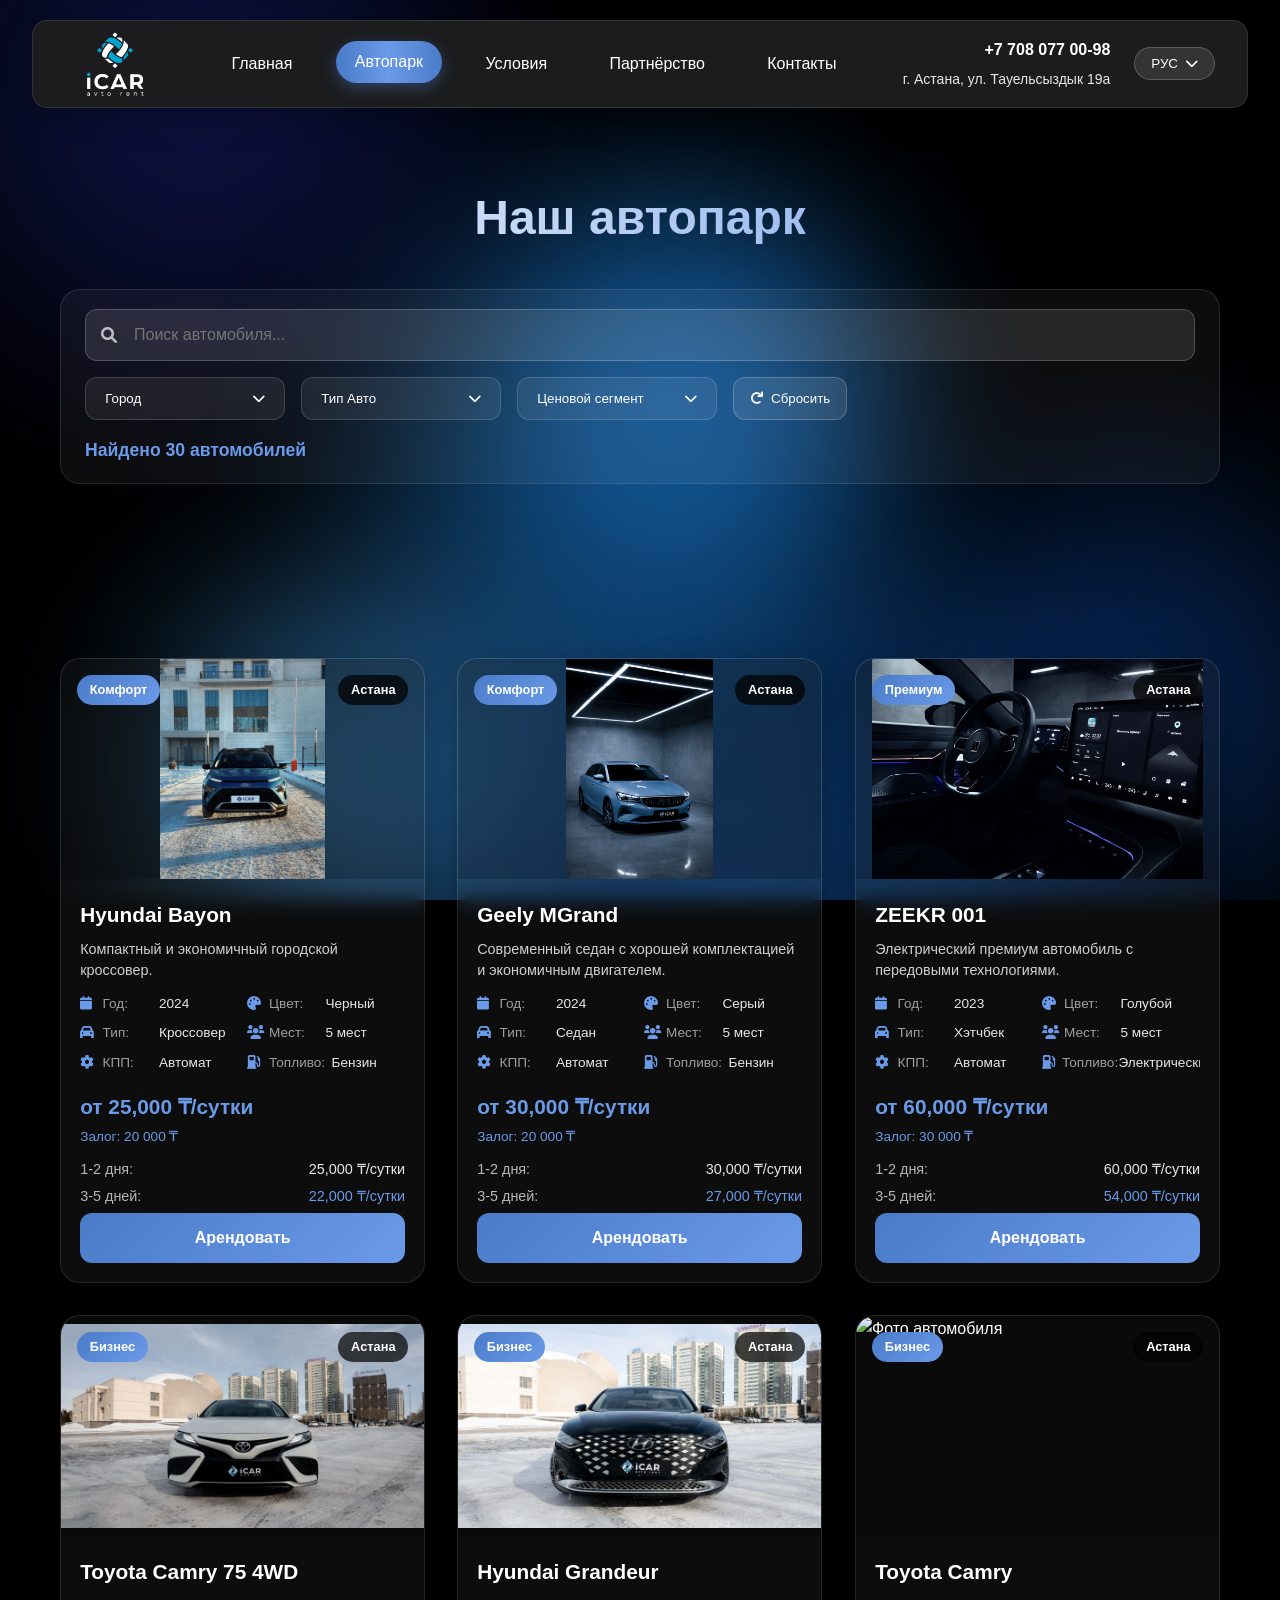
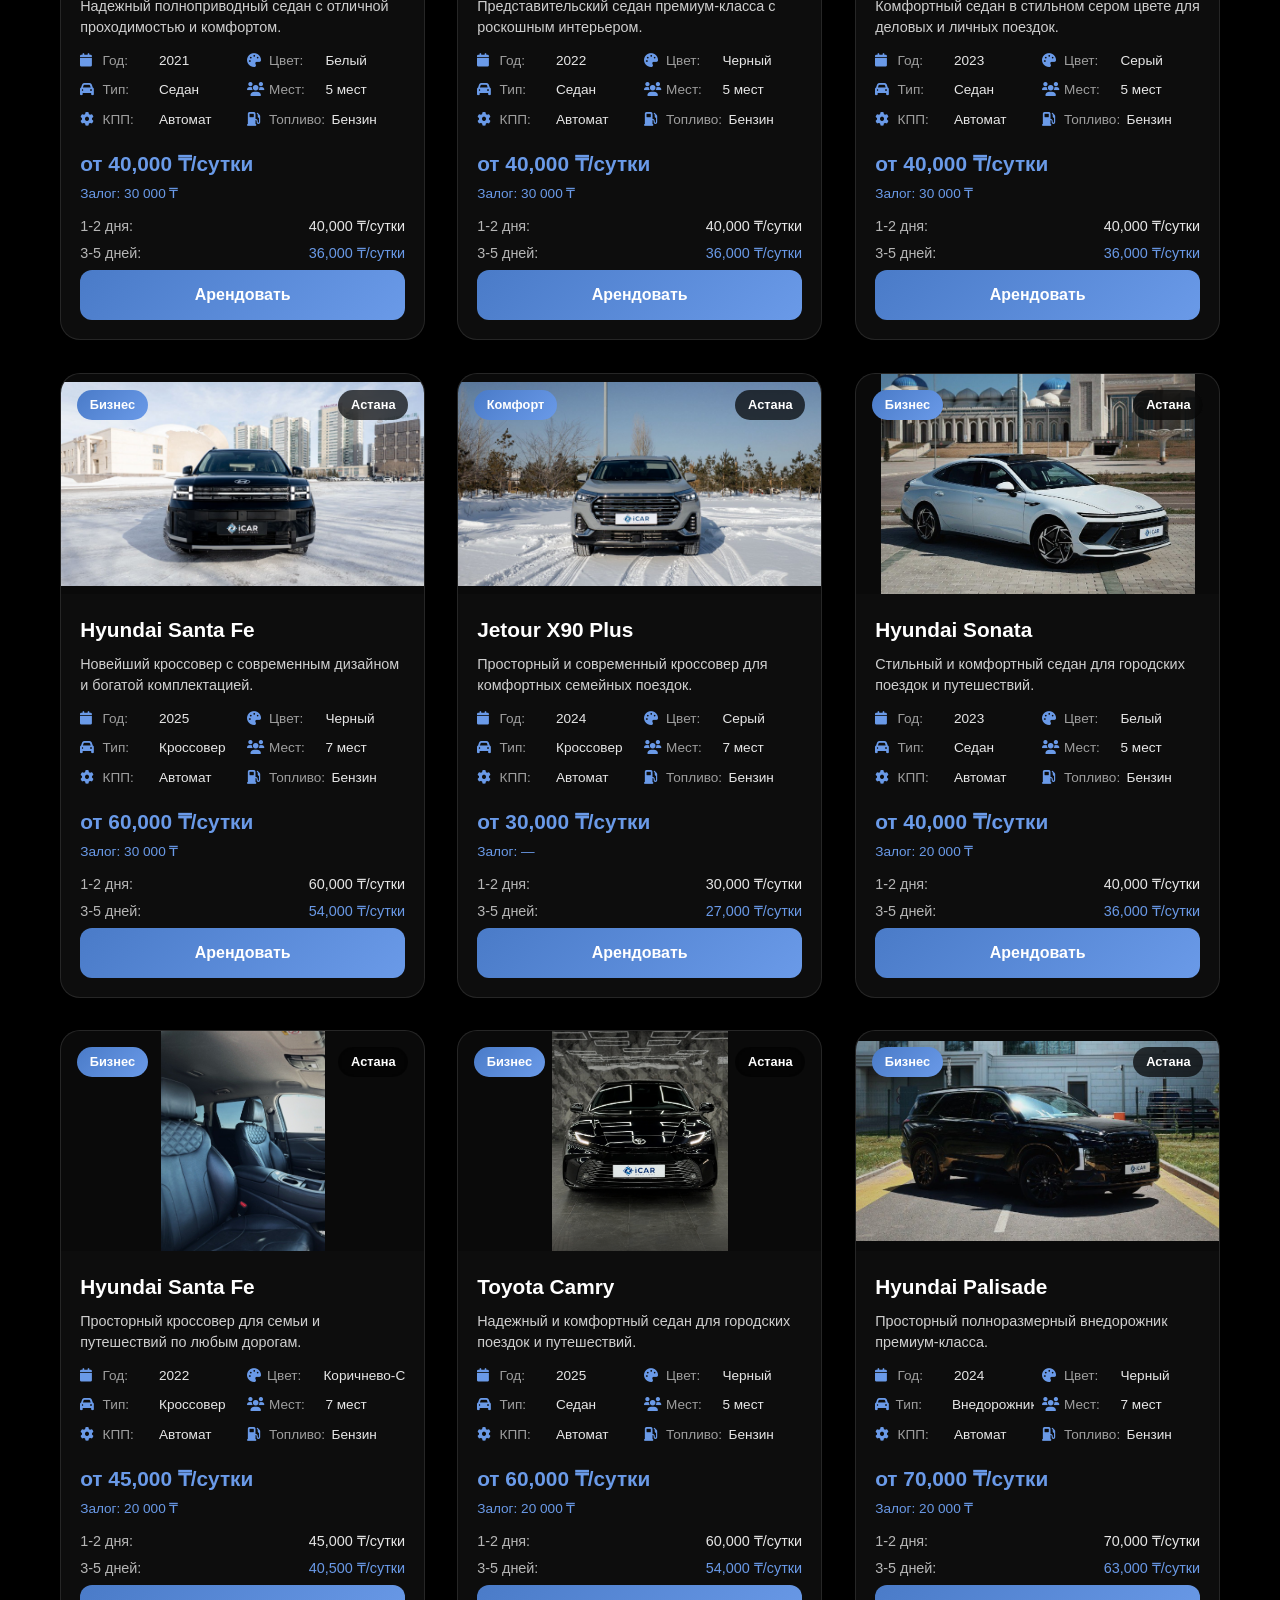
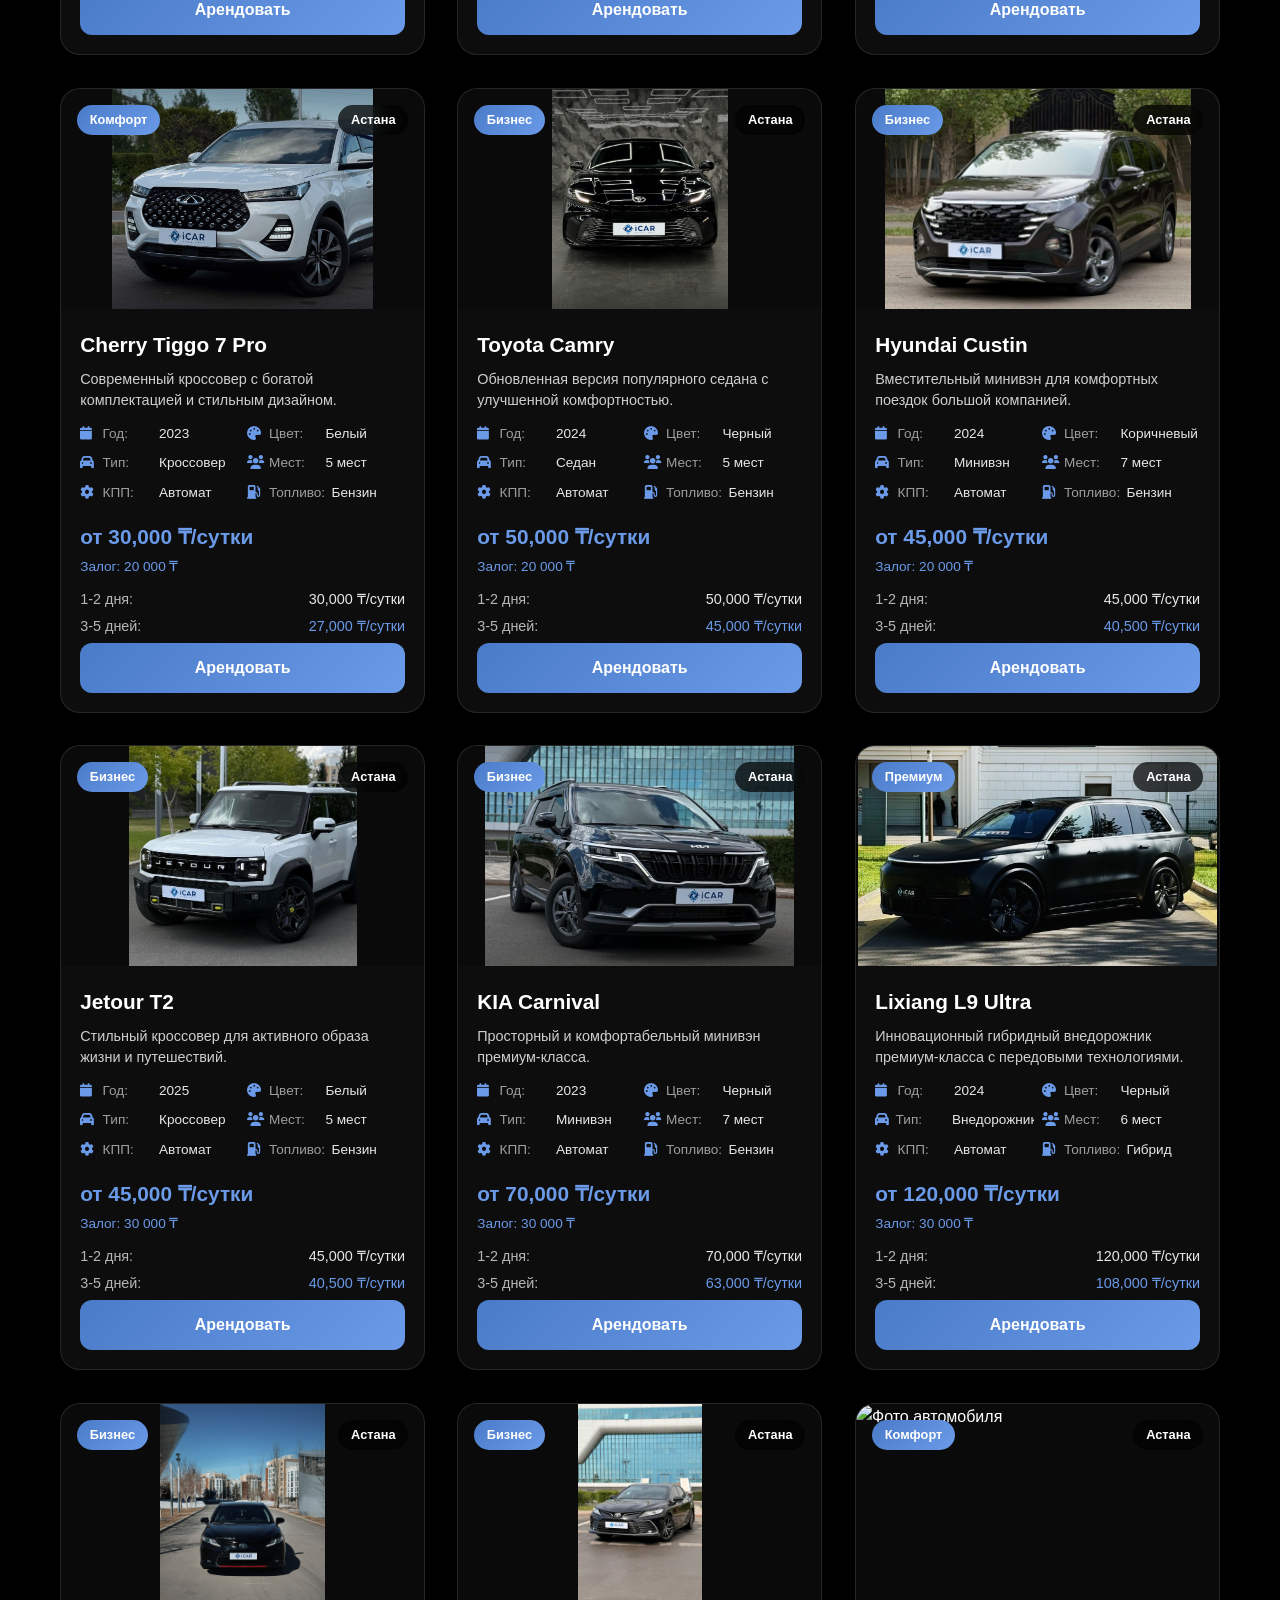
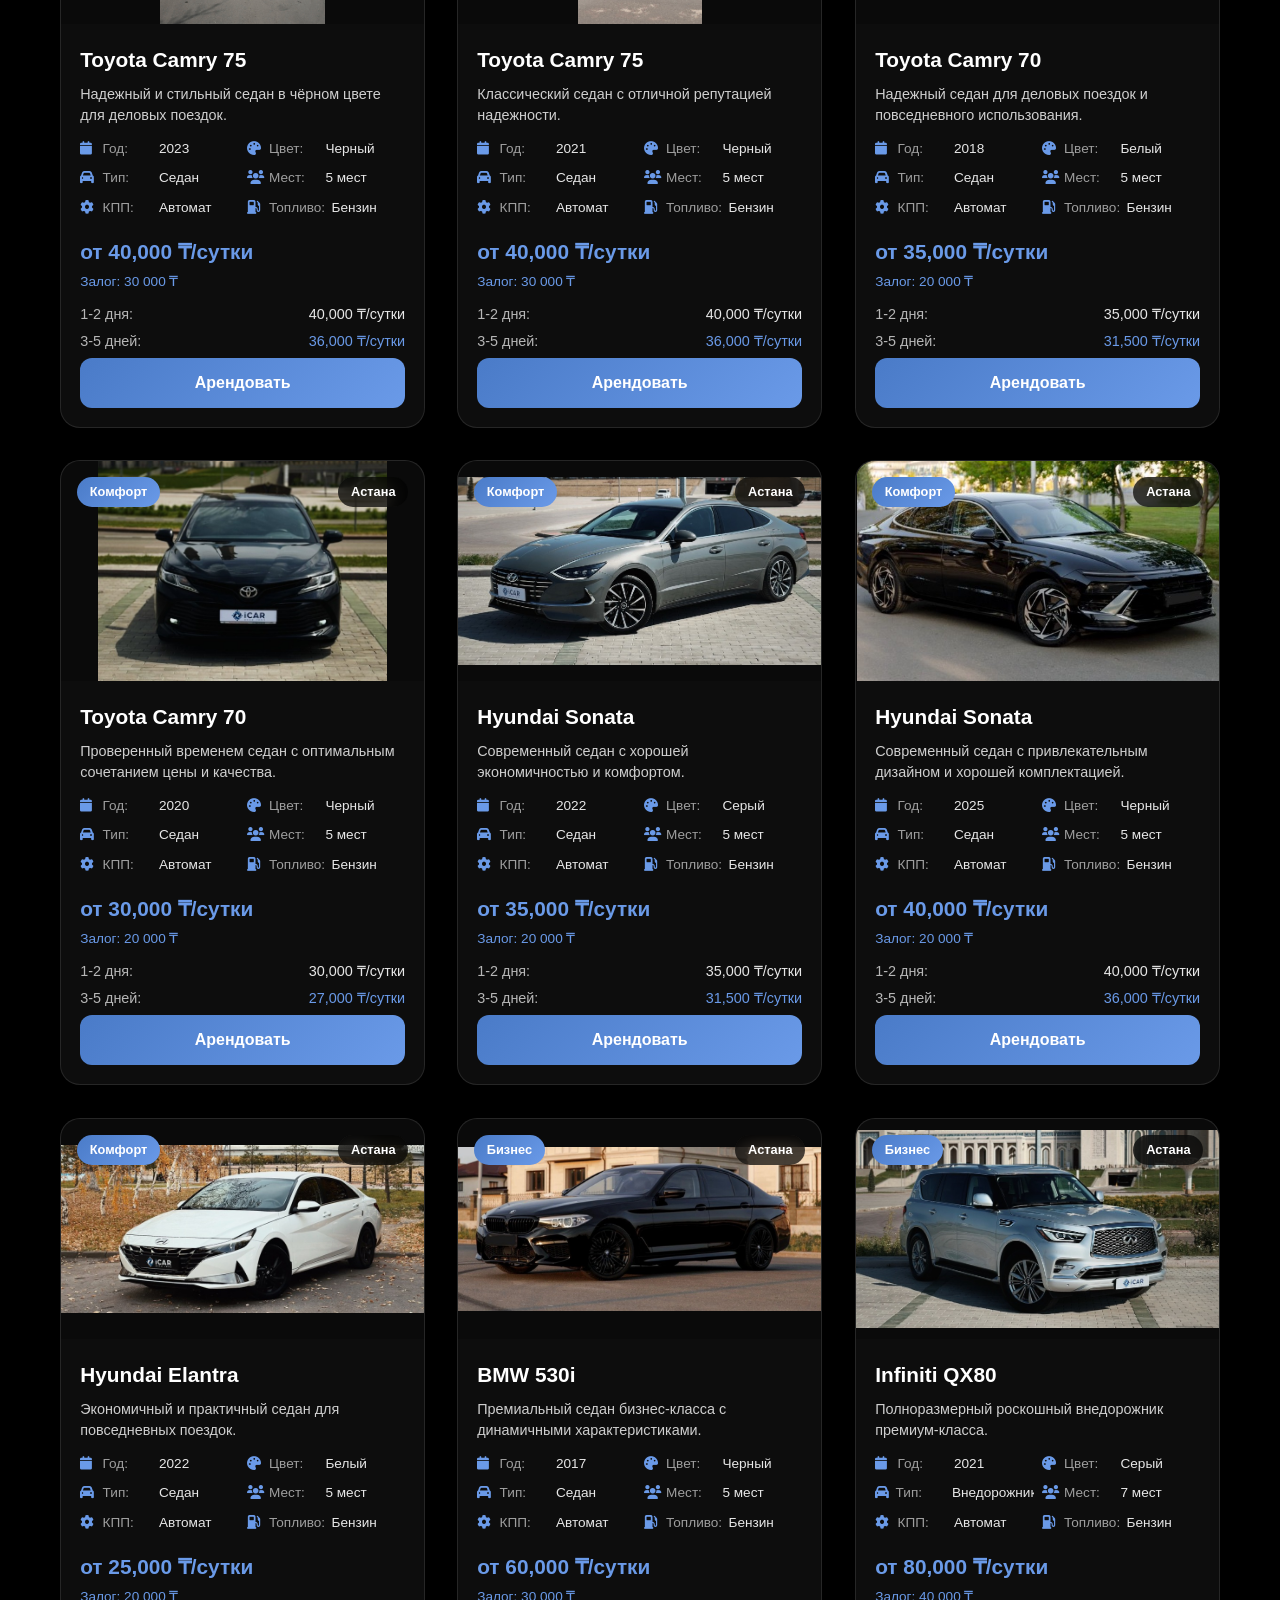
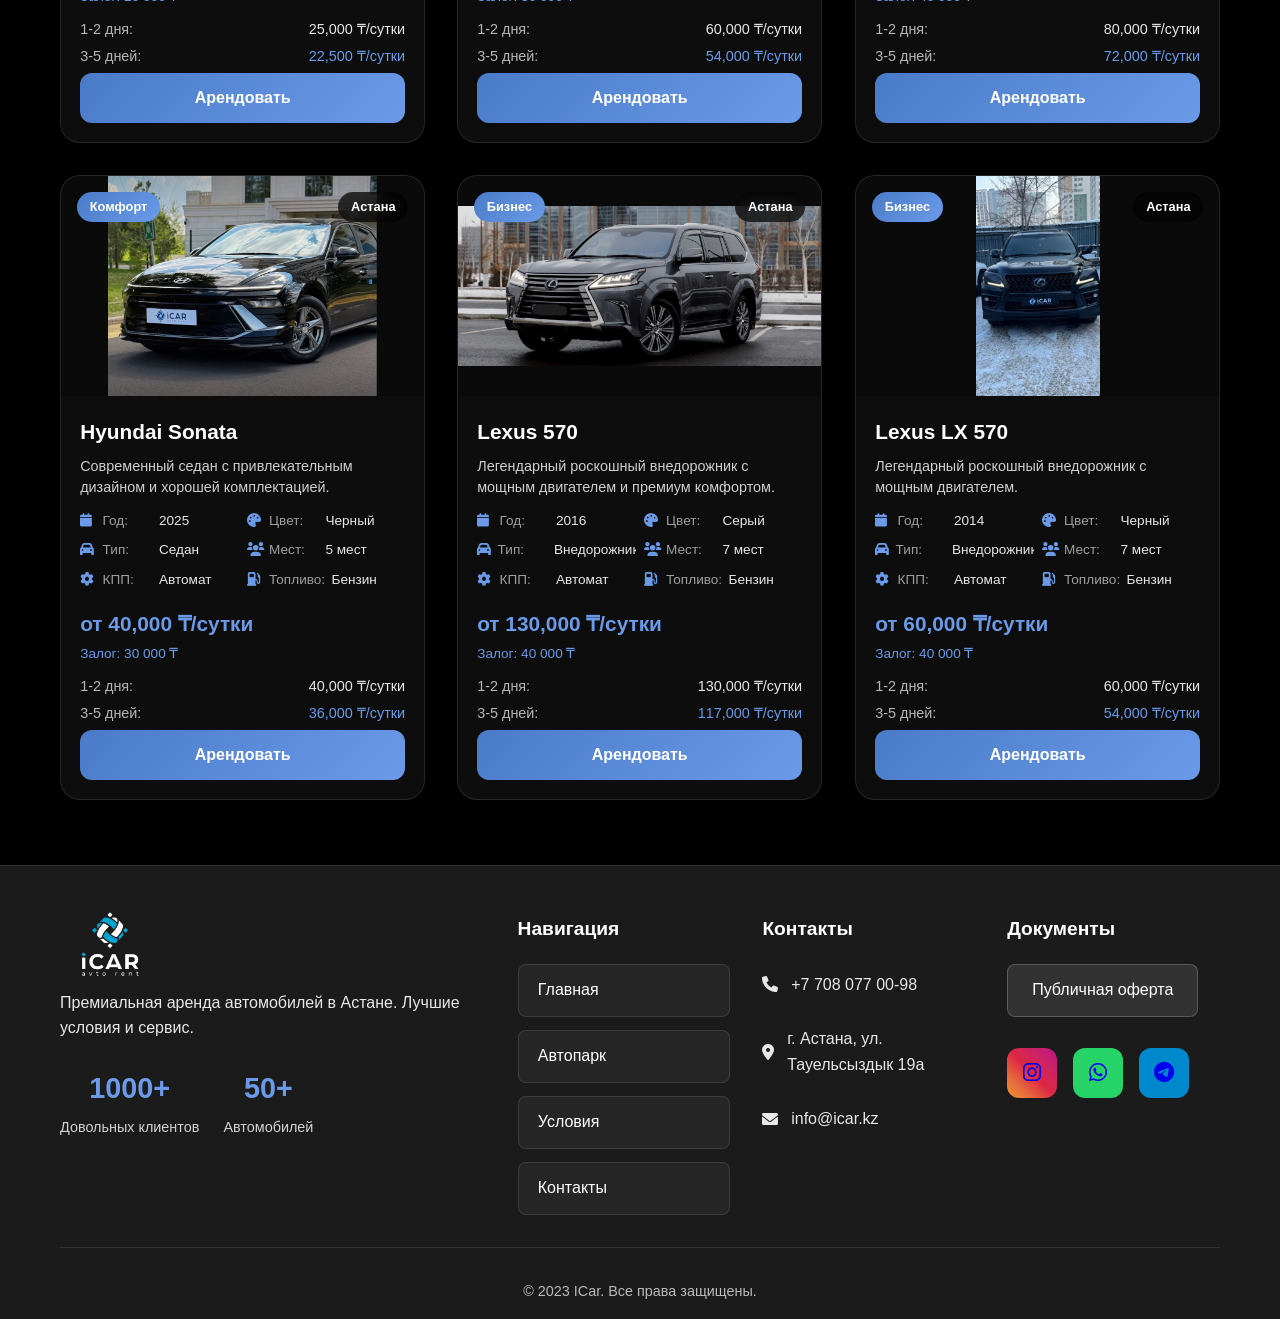
==== commit b31045bd: "git commit -m" ====
--- a/catalog.html
+++ b/catalog.html
@@ -105,6 +105,7 @@
                         <div class="dropdown-menu" id="typeDropdown">
                             <button class="dropdown-item active" data-value="all">Все типы</button>
                             <button class="dropdown-item" data-value="sedan">Седаны</button>
+                            <button class="dropdown-item" data-value="crossover">Кроссоверы</button>
                             <button class="dropdown-item" data-value="suv">Внедорожники</button>
                             <button class="dropdown-item" data-value="minivan">Минивэны</button>
                             <button class="dropdown-item" data-value="premium">Электро / Гибриды</button>
@@ -119,7 +120,6 @@
                         </button>
                         <div class="dropdown-menu" id="priceDropdown">
                             <button class="dropdown-item active" data-value="all">Любой ценовой сегмент</button>
-                            <button class="dropdown-item" data-value="economy">Эконом</button>
                             <button class="dropdown-item" data-value="comfort">Комфорт</button>
                             <button class="dropdown-item" data-value="business">Бизнес</button>
                             <button class="dropdown-item" data-value="premium">Премиум</button>
--- a/style.css
+++ b/style.css
@@ -165,12 +165,12 @@
     height: 80px;
     display: block;
     object-fit: contain;
-    transition: all 0.3s ease;
+    transition: transform 0.5s cubic-bezier(0.34,1.56,0.64,1);
     margin: -10px 0;
 }
 
 .logo-img:hover {
-    transform: scale(1.05);
+    transform: scale(1.08);
 }
 
 .nav {
@@ -185,7 +185,7 @@
     text-decoration: none;
     font-size: 1rem;
     font-weight: 500;
-    transition: all 0.3s;
+    transition: color 0.25s cubic-bezier(0.4,0,0.2,1), box-shadow 0.4s cubic-bezier(0.4,0,0.2,1), transform 0.5s cubic-bezier(0.4,0,0.2,1);
     padding: 0.5rem 1.2rem;
     border-radius: 25px;
     white-space: nowrap;
@@ -202,7 +202,7 @@
     width: 100%;
     height: 100%;
     background: linear-gradient(90deg, #4a7bc8, #6a9ae8, #4a7bc8);
-    transition: all 0.4s ease;
+    transition: left 0.45s cubic-bezier(0.76,0,0.24,1);
     z-index: -1;
 }
 
@@ -215,6 +215,12 @@
 .nav a.active {
     color: white;
     box-shadow: 0 5px 15px rgba(74, 123, 200, 0.4);
+    transform: translateY(-2px);
+}
+
+.nav a:active {
+    transform: translateY(0) scale(0.97);
+    transition: transform 0.12s ease;
 }
 
 .header-right {
@@ -231,11 +237,13 @@
 .phone-link, .address-link {
     text-decoration: none;
     color: white;
-    transition: all 0.3s;
+    transition: color 0.25s ease, transform 0.4s cubic-bezier(0.4,0,0.2,1);
+    display: block;
 }
 
 .phone-link:hover, .address-link:hover {
     color: #6a9ae8;
+    transform: translateX(3px);
 }
 
 .phone {
@@ -260,7 +268,7 @@
     padding: 0.5rem 1rem;
     border-radius: 25px;
     cursor: pointer;
-    transition: all 0.3s;
+    transition: transform 0.5s cubic-bezier(0.4,0,0.2,1), box-shadow 0.4s cubic-bezier(0.4,0,0.2,1), color 0.25s ease;
     display: flex;
     align-items: center;
     gap: 0.5rem;
@@ -281,7 +289,7 @@
     width: 100%;
     height: 100%;
     background: linear-gradient(90deg, #4a7bc8, #6a9ae8, #4a7bc8);
-    transition: all 0.4s ease;
+    transition: left 0.45s cubic-bezier(0.76,0,0.24,1);
     z-index: -1;
 }
 
@@ -293,6 +301,11 @@
     color: white;
     box-shadow: 0 5px 15px rgba(74, 123, 200, 0.4);
     transform: translateY(-2px);
+}
+
+.nav-lang-btn:active {
+    transform: translateY(0) scale(0.97) !important;
+    transition: transform 0.12s ease;
 }
 
 .language-dropdown {
@@ -307,7 +320,7 @@
     opacity: 0;
     visibility: hidden;
     transform: translateY(-10px);
-    transition: all 0.3s;
+    transition: opacity 0.3s cubic-bezier(0.4,0,0.2,1), transform 0.35s cubic-bezier(0.4,0,0.2,1), visibility 0.3s ease;
     min-width: 150px;
     z-index: 1001;
     border: 1px solid rgba(255, 255, 255, 0.1);
@@ -316,7 +329,7 @@
 .language-dropdown.show {
     opacity: 1;
     visibility: visible;
-    transform: translateY(0);
+    transform: translateY(4px);
 }
 
 .lang-option {
@@ -327,14 +340,15 @@
     background: none;
     cursor: pointer;
     text-align: left;
-    transition: all 0.3s;
+    transition: background 0.2s ease, padding-left 0.3s cubic-bezier(0.4,0,0.2,1), color 0.2s ease;
     color: #fff;
     border-bottom: 1px solid rgba(255, 255, 255, 0.1);
 }
 
 .lang-option:hover {
     background: rgba(74, 123, 200, 0.3);
-    color: white;
+    padding-left: 1.5rem;
+    color: #a0c4ff;
 }
 
 /* Hero Section */
@@ -389,7 +403,7 @@
     border-radius: 50px;
     text-decoration: none;
     font-weight: 600;
-    transition: all 0.3s ease;
+    transition: transform 0.5s cubic-bezier(0.4,0,0.2,1), box-shadow 0.4s cubic-bezier(0.4,0,0.2,1);
     position: relative;
     overflow: hidden;
     z-index: 1;
@@ -404,7 +418,7 @@
     height: 100%;
     background: linear-gradient(90deg, #4a7bc8, #6a9ae8);
     z-index: -1;
-    transition: all 0.3s ease;
+    transition: filter 0.3s ease;
 }
 
 .hero-btn::after {
@@ -415,8 +429,16 @@
     width: 100%;
     height: 100%;
     background: linear-gradient(90deg, transparent, rgba(255,255,255,0.3), transparent);
-    transition: all 0.6s ease;
+    transition: left 0.7s cubic-bezier(0.4,0,0.2,1);
     z-index: -1;
+}
+
+.hero-btn i {
+    display: inline-block;
+    transition: transform 0.45s cubic-bezier(0.34,1.56,0.64,1);
+}
+.hero-btn:hover i {
+    transform: translateX(6px);
 }
 
 .hero-btn:hover::after {
@@ -432,8 +454,13 @@
 }
 
 .hero-btn:hover {
-    transform: translateY(-5px);
+    transform: translateY(-6px);
     box-shadow: 0 10px 25px rgba(74, 123, 200, 0.4);
+}
+
+.hero-btn:active {
+    transform: translateY(-1px) scale(0.97);
+    transition: transform 0.12s ease;
 }
 
 .hero-images {
@@ -518,12 +545,12 @@
     flex-shrink: 0;
     white-space: nowrap;
     border: 1px solid rgba(255, 255, 255, 0.2);
-    transition: all 0.3s ease;
+    transition: transform 0.45s cubic-bezier(0.4,0,0.2,1), background 0.3s ease, box-shadow 0.3s ease;
 }
 
 .scrolling-item:hover {
     background: rgba(255, 255, 255, 0.15);
-    transform: translateY(-2px);
+    transform: translateY(-5px) scale(1.05);
     box-shadow: 0 5px 15px rgba(74, 123, 200, 0.3);
 }
 
@@ -578,7 +605,7 @@
     border-radius: 20px;
     overflow: hidden;
     box-shadow: 0 10px 30px rgba(0, 0, 0, 0.3);
-    transition: all 0.3s ease;
+    transition: transform 0.55s cubic-bezier(0.4,0,0.2,1), box-shadow 0.45s cubic-bezier(0.4,0,0.2,1), border-color 0.35s ease;
     border: 1px solid rgba(255, 255, 255, 0.1);
     backdrop-filter: blur(10px);
     display: flex;
@@ -590,7 +617,7 @@
 }
 
 .premium-car-card:hover {
-    transform: translateY(-10px);
+    transform: translateY(-9px) scale(1.015);
     box-shadow: 0 20px 40px rgba(74, 123, 200, 0.3);
     border-color: rgba(74, 123, 200, 0.5);
 }
@@ -663,7 +690,7 @@
     justify-content: center;
     align-items: center;
     opacity: 0;
-    transition: all 0.3s ease;
+    transition: opacity 0.35s cubic-bezier(0.4,0,0.2,1);
 }
 
 .premium-car-card:hover .car-overlay {
@@ -685,12 +712,17 @@
     border-radius: 25px;
     font-weight: bold;
     cursor: pointer;
-    transition: all 0.3s;
+    transition: transform 0.4s cubic-bezier(0.34,1.56,0.64,1), filter 0.25s ease;
 }
 
 .car-rent-btn:hover {
-    transform: scale(1.05);
-    box-shadow: 0 5px 15px rgba(74, 123, 200, 0.4);
+    transform: scale(1.07);
+    filter: brightness(1.1);
+}
+
+.car-rent-btn:active {
+    transform: scale(0.96);
+    transition: transform 0.12s ease;
 }
 
 .car-features {
@@ -773,7 +805,7 @@
 .footer-nav-btn {
     color: white;
     text-decoration: none;
-    transition: all 0.3s;
+    transition: transform 0.45s cubic-bezier(0.4,0,0.2,1), color 0.25s ease, box-shadow 0.4s cubic-bezier(0.4,0,0.2,1);
     padding: 0.8rem 1.2rem;
     border-radius: 8px;
     position: relative;
@@ -792,7 +824,7 @@
     width: 100%;
     height: 100%;
     background: linear-gradient(90deg, #4a7bc8, #6a9ae8);
-    transition: all 0.4s ease;
+    transition: left 0.45s cubic-bezier(0.76,0,0.24,1);
     z-index: -1;
 }
 
@@ -802,8 +834,13 @@
 
 .footer-nav-btn:hover {
     color: white;
-    transform: translateX(5px);
+    transform: translateX(6px);
     box-shadow: 0 5px 15px rgba(74, 123, 200, 0.3);
+}
+
+.footer-nav-btn:active {
+    transform: translateX(2px) scale(0.98);
+    transition: transform 0.12s ease;
 }
 
 .footer-contact {
@@ -815,7 +852,7 @@
 .contact-link {
     text-decoration: none;
     color: rgba(255, 255, 255, 0.9);
-    transition: all 0.3s;
+    transition: transform 0.4s cubic-bezier(0.4,0,0.2,1), color 0.25s ease;
     padding: 0.5rem 0;
 }
 
@@ -824,6 +861,15 @@
     transform: translateX(5px);
 }
 
+.contact-link i {
+    display: inline-block;
+    transition: transform 0.45s cubic-bezier(0.34,1.56,0.64,1), color 0.25s ease;
+}
+.contact-link:hover i {
+    transform: scale(1.2) rotate(-5deg);
+    color: #6a9ae8;
+}
+
 .contact-link p {
     display: flex;
     align-items: center;
@@ -838,16 +884,37 @@
     padding: 0.8rem 1.5rem;
     border-radius: 8px;
     text-decoration: none;
-    transition: all 0.3s;
+    transition: transform 0.5s cubic-bezier(0.4,0,0.2,1), background 0.3s ease, border-color 0.3s ease, box-shadow 0.4s cubic-bezier(0.4,0,0.2,1);
     margin-bottom: 1.5rem;
     border: 1px solid rgba(255, 255, 255, 0.2);
     font-weight: 500;
+    position: relative;
+    overflow: hidden;
 }
 
 .offerta-btn:hover {
-    background: rgba(255, 255, 255, 0.2);
+    background: rgba(74, 123, 200, 0.25);
+    border-color: rgba(106, 154, 232, 0.5);
     transform: translateY(-2px);
-    box-shadow: 0 5px 15px rgba(0, 0, 0, 0.2);
+    box-shadow: 0 5px 15px rgba(74, 123, 200, 0.3);
+}
+
+.offerta-btn::after {
+    content: '';
+    position: absolute;
+    top: 0;
+    left: -100%;
+    width: 100%;
+    height: 100%;
+    background: linear-gradient(90deg, transparent, rgba(255,255,255,0.15), transparent);
+    transition: left 0.6s cubic-bezier(0.4,0,0.2,1);
+}
+.offerta-btn:hover::after {
+    left: 100%;
+}
+.offerta-btn:active {
+    transform: translateY(0) scale(0.97);
+    transition: transform 0.12s ease;
 }
 
 .social-links {
@@ -863,7 +930,7 @@
     height: 50px;
     border-radius: 12px;
     text-decoration: none;
-    transition: all 0.3s;
+    transition: transform 0.5s cubic-bezier(0.4,0,0.2,1), box-shadow 0.4s cubic-bezier(0.4,0,0.2,1);
     font-size: 1.3rem;
     position: relative;
     overflow: hidden;
@@ -877,7 +944,7 @@
     left: 0;
     width: 100%;
     height: 100%;
-    transition: all 0.3s ease;
+    transition: filter 0.3s ease;
     z-index: -1;
 }
 
@@ -894,12 +961,17 @@
 }
 
 .social-btn:hover {
-    transform: translateY(-3px) scale(1.1);
-    box-shadow: 0 8px 20px rgba(0, 0, 0, 0.4);
+    transform: translateY(-7px) scale(1.12) rotate(-5deg);
+    box-shadow: 0 14px 30px rgba(0,0,0,0.5);
 }
 
 .social-btn:hover::before {
     filter: brightness(1.2);
+}
+
+.social-btn:active {
+    transform: translateY(0) scale(0.97);
+    transition: transform 0.12s ease;
 }
 
 .footer-bottom {
@@ -1021,13 +1093,19 @@
     gap: 0.5rem;
     min-width: 200px;
     justify-content: space-between;
-    transition: background 0.25s ease, border-color 0.25s ease, box-shadow 0.3s ease;
+    transition: background 0.25s ease, border-color 0.25s ease, box-shadow 0.4s cubic-bezier(0.4,0,0.2,1);
 }
 
 .dropdown-toggle:hover {
     background: rgba(106, 154, 232, 0.15);
     border-color: rgba(106, 154, 232, 0.4);
     box-shadow: 0 4px 16px rgba(106, 154, 232, 0.15);
+    transform: translateY(-2px);
+}
+
+.dropdown-toggle:active {
+    transform: scale(0.97);
+    transition: transform 0.12s ease;
 }
 
 .dropdown-toggle .fa-chevron-down {
@@ -1095,7 +1173,7 @@
     cursor: pointer;
     text-align: left;
     border-bottom: 1px solid rgba(255, 255, 255, 0.06);
-    transition: background 0.2s ease, color 0.2s ease, padding-left 0.2s ease;
+    transition: background 0.2s ease, padding-left 0.3s cubic-bezier(0.4,0,0.2,1), color 0.2s ease;
     position: relative;
 }
 
@@ -1105,8 +1183,8 @@
 
 .dropdown-item:hover {
     background: rgba(106, 154, 232, 0.15);
-    color: #6a9ae8;
-    padding-left: 1.5rem;
+    color: #a0c4ff;
+    padding-left: 1.6rem;
 }
 
 .dropdown-item.active {
@@ -1125,11 +1203,29 @@
     display: flex;
     align-items: center;
     gap: 0.5rem;
-    transition: all 0.3s;
+    transition: transform 0.5s cubic-bezier(0.4,0,0.2,1), background 0.25s ease, border-color 0.25s ease, box-shadow 0.4s ease, color 0.25s ease;
 }
 
 .reset-btn:hover {
-    background: rgba(255, 255, 255, 0.15);
+    background: rgba(255, 80, 80, 0.2);
+    border-color: rgba(255, 100, 100, 0.5);
+    transform: translateY(-2px);
+    box-shadow: 0 5px 15px rgba(200, 50, 50, 0.2);
+    color: #ff9090;
+}
+
+.reset-btn:hover i {
+    animation: spin-once 0.5s cubic-bezier(0.34,1.56,0.64,1);
+}
+
+@keyframes spin-once {
+    from { transform: rotate(0deg); }
+    to   { transform: rotate(-360deg); }
+}
+
+.reset-btn:active {
+    transform: translateY(0) scale(0.96);
+    transition: transform 0.12s ease;
 }
 
 .filter-results {
@@ -1151,34 +1247,38 @@
     border-radius: 20px;
     overflow: hidden;
     box-shadow: 0 10px 30px rgba(0, 0, 0, 0.3);
-    transition: all 0.3s ease;
+    transition: transform 0.55s cubic-bezier(0.4,0,0.2,1), box-shadow 0.45s cubic-bezier(0.4,0,0.2,1), border-color 0.35s ease;
     border: 1px solid rgba(255, 255, 255, 0.1);
     backdrop-filter: blur(10px);
     display: flex;
     flex-direction: column;
+    animation: card-appear 0.55s cubic-bezier(0.4,0,0.2,1) both;
 }
 
 .car-card-detailed:hover {
-    transform: translateY(-10px);
-    box-shadow: 0 20px 40px rgba(74, 123, 200, 0.3);
-    border-color: rgba(74, 123, 200, 0.5);
+    transform: translateY(-9px) scale(1.015);
+    box-shadow: 0 20px 50px rgba(74, 123, 200, 0.35);
+    border-color: rgba(106, 154, 232, 0.6);
 }
 
 .car-image-detailed {
-    height: 200px;
+    height: 220px;
     position: relative;
     overflow: hidden;
+    background: rgba(0, 0, 0, 0.2);
+    user-select: none;
+    -webkit-user-select: none;
 }
 
 .car-image-detailed img {
     width: 100%;
     height: 100%;
-    object-fit: cover;
-    transition: transform 0.3s ease;
+    object-fit: contain;
+    transition: transform 0.55s cubic-bezier(0.4,0,0.2,1);
 }
 
 .car-card-detailed:hover .car-image-detailed img {
-    transform: scale(1.05);
+    transform: scale(1.07);
 }
 
 .car-card-detailed .car-badge {
@@ -1207,10 +1307,11 @@
 }
 
 .car-info {
-    padding: 1.5rem;
+    padding: 1.2rem;
     display: flex;
     flex-direction: column;
     flex: 1;
+    overflow: hidden;
 }
 
 .car-info h3 {
@@ -1221,22 +1322,32 @@
 
 .car-description {
     color: rgba(255, 255, 255, 0.8);
-    margin-bottom: 1rem;
-    line-height: 1.5;
+    margin-bottom: 0.8rem;
+    line-height: 1.4;
+    font-size: 0.9rem;
+    display: -webkit-box;
+    -webkit-line-clamp: 2;
+    line-clamp: 2;
+    -webkit-box-orient: vertical;
+    overflow: hidden;
 }
 
 .car-details-grid {
     display: grid;
     grid-template-columns: repeat(2, 1fr);
-    gap: 0.8rem;
-    margin-bottom: 1.5rem;
+    gap: 0.5rem;
+    margin-bottom: 1rem;
 }
 
 .detail-item {
     display: flex;
     align-items: center;
-    gap: 0.5rem;
+    gap: 0.4rem;
     color: rgba(255, 255, 255, 0.8);
+    font-size: 0.85rem;
+    white-space: nowrap;
+    overflow: hidden;
+    text-overflow: ellipsis;
 }
 
 .detail-item i {
@@ -1258,11 +1369,11 @@
     display: flex;
     flex-direction: column;
     align-items: flex-start;
-    margin-bottom: 1rem;
+    margin-bottom: 0.6rem;
 }
 
 .price-main {
-    font-size: 1.5rem;
+    font-size: 1.3rem;
     font-weight: bold;
     color: #6a9ae8;
 }
@@ -1307,14 +1418,34 @@
     border-radius: 12px;
     font-weight: bold;
     cursor: pointer;
-    transition: all 0.3s;
     font-size: 1rem;
     margin-top: auto;
+    transition: transform 0.5s cubic-bezier(0.4,0,0.2,1), box-shadow 0.4s cubic-bezier(0.4,0,0.2,1);
+    position: relative;
+    overflow: hidden;
 }
 
 .rent-btn:hover {
-    transform: translateY(-2px);
+    transform: translateY(-5px);
     box-shadow: 0 5px 15px rgba(74, 123, 200, 0.4);
+}
+
+.rent-btn::after {
+    content: '';
+    position: absolute;
+    top: 0;
+    left: -100%;
+    width: 100%;
+    height: 100%;
+    background: linear-gradient(90deg, transparent, rgba(255,255,255,0.2), transparent);
+    transition: left 0.6s cubic-bezier(0.4,0,0.2,1);
+}
+.rent-btn:hover::after {
+    left: 100%;
+}
+.rent-btn:active {
+    transform: translateY(0) scale(0.97);
+    transition: transform 0.12s ease;
 }
 
 /* Стили для модального окна */
@@ -1335,9 +1466,9 @@
     margin: 2% auto;
     padding: 0;
     border-radius: 16px;
-    width: 86%;
-    max-width: 860px;
-    max-height: 84vh;
+    width: 90%;
+    max-width: 920px;
+    height: 80vh;
     overflow: hidden;
     display: flex;
     flex-direction: column;
@@ -1360,6 +1491,16 @@
     display: flex;
     align-items: center;
     justify-content: center;
+    transition: transform 0.4s cubic-bezier(0.34,1.56,0.64,1), background 0.25s ease;
+}
+
+.modal-close:hover {
+    background: rgba(200, 50, 50, 0.75);
+    transform: rotate(90deg) scale(1.15);
+}
+.modal-close:active {
+    transform: rotate(90deg) scale(0.9);
+    transition: transform 0.12s ease;
 }
 
 .modal-body {
@@ -1374,10 +1515,15 @@
 .modal-gallery {
     position: relative;
     background: rgba(0, 0, 0, 0.3);
+    display: flex;
+    flex-direction: column;
+    overflow-y: auto;
+    overflow-x: hidden;
 }
 
 .main-image {
     height: 300px;
+    min-height: 300px;
     overflow: hidden;
 }
 
@@ -1387,30 +1533,46 @@
 }
 
 .modal-car-image img {
-    width: 100%;
-    height: 100%;
+    width: auto;
+    height: auto;
+    max-width: 100%;
+    max-height: 100%;
     object-fit: contain;
+    display: block;
 }
 
 .image-thumbnails {
     display: flex;
-    padding: 1rem;
-    gap: 0.5rem;
+    padding: 0.5rem;
+    gap: 0.4rem;
     background: rgba(0, 0, 0, 0.5);
+    flex-wrap: wrap;
+    flex-shrink: 0;
 }
 
 .thumbnail {
-    width: 60px;
-    height: 60px;
+    width: 52px;
+    height: 52px;
+    min-width: 52px;
     border-radius: 8px;
     overflow: hidden;
     cursor: pointer;
     border: 2px solid transparent;
-    transition: all 0.3s;
+    transition: transform 0.4s cubic-bezier(0.34,1.56,0.64,1), border-color 0.25s ease, box-shadow 0.3s cubic-bezier(0.4,0,0.2,1);
 }
 
 .thumbnail.active {
     border-color: #6a9ae8;
+}
+
+.thumbnail:hover {
+    border-color: rgba(106, 154, 232, 0.7);
+    transform: scale(1.1);
+    box-shadow: 0 4px 12px rgba(74, 123, 200, 0.4);
+}
+.thumbnail:active {
+    transform: scale(0.97);
+    transition: transform 0.12s ease;
 }
 
 .thumbnail img {
@@ -1464,11 +1626,23 @@
     gap: 0.4rem;
     color: rgba(255, 255, 255, 0.8);
     font-size: 0.85rem;
+    transition: background 0.25s ease;
+    border-radius: 8px;
+    padding: 0.3rem 0.5rem;
 }
 
 .spec-item i {
     color: #6a9ae8;
     font-size: 0.85rem;
+    display: inline-block;
+    transition: transform 0.45s cubic-bezier(0.34,1.56,0.64,1), color 0.25s ease;
+}
+
+.spec-item:hover {
+    background: rgba(255, 255, 255, 0.05);
+}
+.spec-item:hover i {
+    transform: scale(1.3) rotate(-10deg);
 }
 
 .modal-price-section {
@@ -1518,20 +1692,41 @@
     align-items: center;
     justify-content: space-between;
     width: 100%;
-    transition: all 0.3s;
+    transition: transform 0.5s cubic-bezier(0.4,0,0.2,1), background 0.25s ease, border-color 0.25s ease, box-shadow 0.4s ease;
 }
 
 .discounts-toggle:hover {
-    background: rgba(255, 255, 255, 0.15);
+    background: rgba(74, 123, 200, 0.2);
+    border-color: rgba(106, 154, 232, 0.5);
+    box-shadow: 0 3px 10px rgba(74, 123, 200, 0.2);
+    transform: translateY(-2px);
+}
+
+.discounts-toggle:active {
+    transform: translateY(0) scale(0.98);
+    transition: transform 0.12s ease;
+}
+.discounts-toggle .fa-chevron-down {
+    display: inline-block;
+    transition: transform 0.4s cubic-bezier(0.34,1.56,0.64,1);
+}
+.discounts-toggle.active .fa-chevron-down {
+    transform: rotate(180deg);
 }
 
 .discounts-content {
-    display: none;
+    display: block !important;
+    max-height: 0;
+    overflow: hidden;
+    transition: max-height 0.4s ease, opacity 0.3s ease;
+    opacity: 0;
+    margin-top: 0;
+}
+
+.discounts-content.show {
+    max-height: 600px;
+    opacity: 1;
     margin-top: 1rem;
-}
-
-.discounts-content.show {
-    display: block;
 }
 
 .discounts-grid {
@@ -1570,7 +1765,7 @@
     display: flex;
     padding: 0.8rem 1rem;
     cursor: pointer;
-    transition: all 0.3s;
+    transition: background 0.25s ease, padding-left 0.3s cubic-bezier(0.4,0,0.2,1);
     border-bottom: 1px solid rgba(255, 255, 255, 0.05);
 }
 
@@ -1640,7 +1835,7 @@
     border-radius: 12px;
     font-weight: bold;
     cursor: pointer;
-    transition: all 0.3s;
+    transition: transform 0.5s cubic-bezier(0.4,0,0.2,1), box-shadow 0.4s cubic-bezier(0.4,0,0.2,1), filter 0.25s ease;
     font-size: 1rem;
 }
 
@@ -1655,10 +1850,19 @@
     border: 1px solid rgba(255, 255, 255, 0.2);
 }
 
-.modal-rent-btn:hover,
+.modal-rent-btn:hover {
+    transform: translateY(-5px);
+    filter: brightness(1.08);
+    box-shadow: 0 5px 15px rgba(0, 0, 0, 0.3);
+}
 .modal-contact-btn:hover {
-    transform: translateY(-2px);
+    transform: translateY(-5px);
     box-shadow: 0 5px 15px rgba(0, 0, 0, 0.3);
+}
+.modal-rent-btn:active,
+.modal-contact-btn:active {
+    transform: translateY(0) scale(0.97);
+    transition: transform 0.12s ease;
 }
 
 /* Сообщение об отсутствии результатов */
@@ -1773,12 +1977,12 @@
     border-radius: 20px;
     padding: 2rem;
     border: 1px solid rgba(255, 255, 255, 0.1);
-    transition: all 0.3s ease;
+    transition: transform 0.55s cubic-bezier(0.4,0,0.2,1), box-shadow 0.45s cubic-bezier(0.4,0,0.2,1), border-color 0.35s ease;
     text-align: center;
 }
 
 .condition-card:hover {
-    transform: translateY(-10px);
+    transform: translateY(-9px) scale(1.015);
     box-shadow: 0 20px 40px rgba(74, 123, 200, 0.3);
     border-color: rgba(74, 123, 200, 0.5);
 }
@@ -1787,6 +1991,13 @@
     font-size: 3rem;
     margin-bottom: 1.5rem;
     color: #6a9ae8;
+    display: inline-block;
+    transition: transform 0.5s cubic-bezier(0.34,1.56,0.64,1), color 0.3s ease;
+}
+
+.condition-card:hover .condition-icon {
+    transform: scale(1.25) rotate(-8deg);
+    color: #a0c4ff;
 }
 
 .condition-card h3 {
@@ -1859,8 +2070,9 @@
     align-items: center;
     color: white;
     font-weight: 500;
-    transition: background 0.25s ease, color 0.25s ease;
+    transition: background 0.25s ease, color 0.25s ease, transform 0.4s cubic-bezier(0.4,0,0.2,1);
     position: relative;
+    border-radius: 12px;
 }
 
 .faq-question::before {
@@ -1883,10 +2095,12 @@
 
 .faq-question:hover {
     background: rgba(255, 255, 255, 0.07);
+    transform: translateX(4px);
 }
 
 .faq-item.active .faq-question {
     color: #6a9ae8;
+    background: rgba(74, 123, 200, 0.1);
 }
 
 .faq-question i {
@@ -1967,14 +2181,20 @@
     border-radius: 20px;
     padding: 2rem;
     border: 1px solid rgba(255, 255, 255, 0.1);
-    transition: all 0.3s ease;
+    transition: transform 0.55s cubic-bezier(0.4,0,0.2,1), box-shadow 0.45s cubic-bezier(0.4,0,0.2,1), border-color 0.35s ease;
     text-align: center;
 }
 
 .team-card:hover {
-    transform: translateY(-10px);
+    transform: translateY(-9px) scale(1.015);
     box-shadow: 0 20px 40px rgba(74, 123, 200, 0.3);
     border-color: rgba(74, 123, 200, 0.5);
+}
+
+.team-card:hover .photo-placeholder {
+    border-color: rgba(106, 154, 232, 0.6);
+    box-shadow: 0 0 20px rgba(74, 123, 200, 0.3);
+    transform: scale(1.05);
 }
 
 .team-photo {
@@ -1988,6 +2208,7 @@
     margin: 0 auto;
     overflow: hidden;
     border: 4px solid rgba(255, 255, 255, 0.1);
+    transition: border-color 0.35s ease, box-shadow 0.4s cubic-bezier(0.4,0,0.2,1), transform 0.5s cubic-bezier(0.34,1.56,0.64,1);
 }
 
 .team-photo-img {
@@ -2038,17 +2259,27 @@
     padding: 2rem;
     text-align: center;
     border: 1px solid rgba(255, 255, 255, 0.1);
-    transition: all 0.3s ease;
+    transition: transform 0.55s cubic-bezier(0.4,0,0.2,1), box-shadow 0.45s cubic-bezier(0.4,0,0.2,1), border-color 0.35s ease;
 }
 
 .contact-card:hover {
-    transform: translateY(-10px);
+    transform: translateY(-9px) scale(1.015);
     box-shadow: 0 20px 40px rgba(74, 123, 200, 0.3);
+    border-color: rgba(74, 123, 200, 0.5);
 }
 
 .contact-icon {
     font-size: 3rem;
     margin-bottom: 1rem;
+}
+
+.contact-card .contact-icon {
+    display: inline-block;
+    transition: transform 0.5s cubic-bezier(0.34,1.56,0.64,1), color 0.3s ease;
+}
+.contact-card:hover .contact-icon {
+    transform: scale(1.3) translateY(-4px);
+    color: #a0c4ff;
 }
 
 .contact-card h3 {
@@ -2152,13 +2383,19 @@
     border-radius: 12px;
     font-weight: bold;
     cursor: pointer;
-    transition: all 0.3s;
+    transition: transform 0.5s cubic-bezier(0.4,0,0.2,1), box-shadow 0.4s cubic-bezier(0.4,0,0.2,1), filter 0.25s ease;
     font-size: 1rem;
 }
 
 .submit-btn:hover {
-    transform: translateY(-2px);
+    transform: translateY(-5px);
+    filter: brightness(1.1);
     box-shadow: 0 5px 15px rgba(74, 123, 200, 0.4);
+}
+
+.submit-btn:active {
+    transform: translateY(0) scale(0.97);
+    transition: transform 0.12s ease;
 }
 
 /* Карта */
@@ -2440,31 +2677,6 @@
     }
 }
 
-/* Стили для модальных действий (теперь только одна кнопка) */
-.modal-actions {
-    display: flex;
-    gap: 0.8rem;
-    margin-top: 0.9rem;
-}
-
-.modal-rent-btn {
-    width: 100%;
-    background: linear-gradient(135deg, #4a7bc8, #6a9ae8);
-    color: white;
-    border: none;
-    padding: 1rem;
-    border-radius: 12px;
-    font-weight: bold;
-    cursor: pointer;
-    transition: all 0.3s;
-    font-size: 1rem;
-}
-
-.modal-rent-btn:hover {
-    transform: translateY(-2px);
-    box-shadow: 0 5px 15px rgba(74, 123, 200, 0.4);
-}
-
 /* =============================================
    НЕДОСТАЮЩИЕ КЛАССЫ МАКЕТА КАТАЛОГА
    ============================================= */
@@ -2502,11 +2714,7 @@
     padding: 0.8rem 1rem;
 }
 
-/* =============================================
-   УЛУЧШЕННЫЕ HOVER-АНИМАЦИИ
-   ============================================= */
-
-/* Поля ввода — фокус-анимация */
+/* Input focus styles */
 .search-box input:focus,
 .form-group input:focus,
 .form-group select:focus,
@@ -2522,591 +2730,25 @@
     transition: all 0.3s ease;
 }
 
-/* Кнопки фильтров — улучшенный hover */
-.dropdown-toggle {
-    transition: all 0.3s ease;
-}
-
-.dropdown-toggle:hover {
-    background: rgba(74, 123, 200, 0.2);
-    border-color: rgba(106, 154, 232, 0.5);
-    transform: translateY(-2px);
-    box-shadow: 0 5px 15px rgba(74, 123, 200, 0.2);
-}
-
-/* Кнопка сброса фильтров */
-.reset-btn {
-    transition: all 0.3s ease;
-}
-
-.reset-btn:hover {
-    background: rgba(255, 80, 80, 0.2);
-    border-color: rgba(255, 100, 100, 0.5);
-    transform: translateY(-2px);
-    box-shadow: 0 5px 15px rgba(200, 50, 50, 0.2);
-    color: #ff9090;
-}
-
-.reset-btn:hover i {
-    animation: spin-once 0.4s ease;
-}
-
-@keyframes spin-once {
-    from { transform: rotate(0deg); }
-    to   { transform: rotate(-360deg); }
-}
-
-/* Dropdown items */
-.dropdown-item:hover {
-    background: rgba(74, 123, 200, 0.25);
-    padding-left: 1.6rem;
-    color: #a0c4ff;
-}
-
-.dropdown-item {
-    transition: all 0.25s ease;
-}
-
-/* Кнопка закрытия модалки */
-.modal-close {
-    transition: all 0.3s ease;
-}
-
-.modal-close:hover {
-    background: rgba(200, 50, 50, 0.7);
-    transform: rotate(90deg) scale(1.1);
-}
-
-/* Миниатюры изображений в модалке */
-.thumbnail:hover {
-    border-color: rgba(106, 154, 232, 0.7);
-    transform: scale(1.08);
-    box-shadow: 0 4px 12px rgba(74, 123, 200, 0.4);
-}
-
-/* Переключатель скидок */
-.discounts-toggle {
-    transition: all 0.3s ease;
-}
-
-.discounts-toggle:hover {
-    background: rgba(74, 123, 200, 0.2);
-    border-color: rgba(106, 154, 232, 0.5);
-    box-shadow: 0 3px 10px rgba(74, 123, 200, 0.2);
-}
-
-/* Плавная анимация аккордеона скидок (вместо display:none) */
-.discounts-content {
-    display: block !important;
-    max-height: 0;
-    overflow: hidden;
-    transition: max-height 0.4s ease, opacity 0.3s ease;
-    opacity: 0;
-    margin-top: 0;
-}
-
-.discounts-content.show {
-    max-height: 600px;
-    opacity: 1;
-    margin-top: 1rem;
-}
-
-/* Контактные карточки — border при ховере */
-.contact-card {
-    transition: all 0.3s ease;
-}
-
-.contact-card:hover {
-    border-color: rgba(74, 123, 200, 0.5);
-    box-shadow: 0 20px 40px rgba(74, 123, 200, 0.3);
-}
-
-.contact-card .contact-icon {
-    transition: transform 0.3s ease, color 0.3s ease;
-}
-
-.contact-card:hover .contact-icon {
-    transform: scale(1.2) translateY(-4px);
-    color: #a0c4ff;
-}
-
-/* Иконки в карточках условий */
-.condition-card .condition-icon {
-    transition: transform 0.3s ease, color 0.3s ease;
-}
-
-.condition-card:hover .condition-icon {
-    transform: scale(1.2) rotate(-5deg);
-    color: #a0c4ff;
-}
-
-/* Карточки команды — иконка фото */
-.team-card .photo-placeholder {
-    transition: border-color 0.3s ease, box-shadow 0.3s ease;
-}
-
-.team-card:hover .photo-placeholder {
-    border-color: rgba(106, 154, 232, 0.6);
-    box-shadow: 0 0 20px rgba(74, 123, 200, 0.3);
-}
-
-/* Кнопки в каталоге — подсветка при ховере */
-.rent-btn {
-    position: relative;
-    overflow: hidden;
-}
-
-.rent-btn::after {
-    content: '';
-    position: absolute;
-    top: 0;
-    left: -100%;
-    width: 100%;
-    height: 100%;
-    background: linear-gradient(90deg, transparent, rgba(255,255,255,0.2), transparent);
-    transition: left 0.5s ease;
-}
-
-.rent-btn:hover::after {
-    left: 100%;
-}
-
-/* Языковые опции */
-.lang-option {
-    transition: all 0.25s ease;
-}
-
-.lang-option:hover {
-    background: rgba(74, 123, 200, 0.3);
-    padding-left: 1.5rem;
-    color: #a0c4ff;
-}
-
-/* Спецификации в модалке — hover на item */
-.spec-item {
-    transition: all 0.25s ease;
-    border-radius: 8px;
-    padding: 0.3rem 0.5rem;
-}
-
-.spec-item:hover {
-    background: rgba(255, 255, 255, 0.05);
-}
-
-.spec-item:hover i {
-    transform: scale(1.2);
-    transition: transform 0.25s ease;
-}
-
-/* Кнопка оферты в футере */
-.offerta-btn {
-    position: relative;
-    overflow: hidden;
-    transition: all 0.3s ease;
-}
-
-.offerta-btn::after {
-    content: '';
-    position: absolute;
-    top: 0;
-    left: -100%;
-    width: 100%;
-    height: 100%;
-    background: linear-gradient(90deg, transparent, rgba(255,255,255,0.15), transparent);
-    transition: left 0.5s ease;
-}
-
-.offerta-btn:hover::after {
-    left: 100%;
-}
-
-.offerta-btn:hover {
-    background: rgba(74, 123, 200, 0.25);
-    border-color: rgba(106, 154, 232, 0.5);
-    transform: translateY(-2px);
-    box-shadow: 0 5px 15px rgba(74, 123, 200, 0.3);
-}
-
-/* Карточки автомобилей в каталоге — дополнительный glow */
-.car-card-detailed {
-    transition: all 0.35s ease;
-}
-
-.car-card-detailed:hover {
-    transform: translateY(-10px);
-    box-shadow: 0 20px 50px rgba(74, 123, 200, 0.35);
-    border-color: rgba(106, 154, 232, 0.6);
-}
-
-/* FAQ — плавное открытие */
-.faq-question {
-    transition: all 0.3s ease;
-    border-radius: 12px;
-}
-
-.faq-item.active .faq-question {
-    background: rgba(74, 123, 200, 0.1);
-}
-
-/* Счётчик результатов */
+/* Results count */
 #resultsCount {
     font-weight: 600;
     color: #6a9ae8;
 }
 
-/* Плавное появление карточек каталога */
+/* Card appear animation */
 @keyframes card-appear {
     from {
         opacity: 0;
-        transform: translateY(20px);
+        transform: translateY(20px) scale(0.98);
     }
     to {
         opacity: 1;
-        transform: translateY(0);
-    }
-}
-
-.car-card-detailed {
-    animation: card-appear 0.4s ease both;
-}
-
-/* =============================================
-   УЛУЧШЕННЫЕ КРИВЫЕ И АНИМАЦИИ (ГЛОБАЛЬНЫЙ ОВЕРРАЙД)
-
-   ПРАВИЛО: translateY использует только --smooth (без перелёта!).
-   Spring (0.34,1.56,0.64,1) — ТОЛЬКО для scale/rotate.
-   Дистанции подъёма уменьшены чтобы курсор не вылетал из зоны ховера.
-
-   --smooth: cubic-bezier(0.4, 0, 0.2, 1)      — равномерный ease-in-out
-   --spring: cubic-bezier(0.34, 1.56, 0.64, 1) — пружина (только scale/rotate)
-   --slide:  cubic-bezier(0.76, 0, 0.24, 1)    — резкий slide для ::before
-   ============================================= */
-
-/* --- Nav ссылки --- */
-.nav a {
-    transition: color 0.25s cubic-bezier(0.4,0,0.2,1),
-                box-shadow 0.4s cubic-bezier(0.4,0,0.2,1),
-                transform 0.5s cubic-bezier(0.4,0,0.2,1);
-}
-.nav a::before { transition: left 0.45s cubic-bezier(0.76,0,0.24,1); }
-.nav a:hover   { transform: translateY(-2px); }
-.nav a:active  { transform: translateY(0) scale(0.97); transition: transform 0.12s ease; }
-
-/* --- Кнопка языка --- */
-.nav-lang-btn {
-    transition: transform 0.5s cubic-bezier(0.4,0,0.2,1),
-                box-shadow 0.4s cubic-bezier(0.4,0,0.2,1),
-                color 0.25s ease;
-}
-.nav-lang-btn::before { transition: left 0.45s cubic-bezier(0.76,0,0.24,1); }
-.nav-lang-btn:active  { transform: translateY(0) scale(0.97) !important; transition: transform 0.12s ease; }
-
-/* --- Hero кнопки: translateY плавный, иконка пружинит --- */
-.hero-btn {
-    transition: transform 0.5s cubic-bezier(0.4,0,0.2,1),
-                box-shadow 0.4s cubic-bezier(0.4,0,0.2,1);
-}
-.hero-btn::before { transition: filter 0.3s ease; }
-.hero-btn::after  { transition: left 0.7s cubic-bezier(0.4,0,0.2,1); }
-.hero-btn i {
-    display: inline-block;
-    transition: transform 0.45s cubic-bezier(0.34,1.56,0.64,1);
-}
-.hero-btn:hover   { transform: translateY(-6px); }
-.hero-btn:hover i { transform: translateX(6px); }
-.hero-btn:active  { transform: translateY(-1px) scale(0.97); transition: transform 0.12s ease; }
-
-/* --- Кнопки в карточках авто (scale — безопасно, не вызывает jitter) --- */
-.car-rent-btn {
-    transition: transform 0.4s cubic-bezier(0.34,1.56,0.64,1),
-                filter 0.25s ease;
-}
-.car-rent-btn:hover  { transform: scale(1.07); filter: brightness(1.1); }
-.car-rent-btn:active { transform: scale(0.96); transition: transform 0.12s ease; }
-
-/* --- Кнопка аренды в каталоге --- */
-.rent-btn {
-    transition: transform 0.5s cubic-bezier(0.4,0,0.2,1),
-                box-shadow 0.4s cubic-bezier(0.4,0,0.2,1);
-}
-.rent-btn::after { transition: left 0.6s cubic-bezier(0.4,0,0.2,1); }
-.rent-btn:hover  { transform: translateY(-5px); }
-.rent-btn:active { transform: translateY(0) scale(0.97); transition: transform 0.12s ease; }
-
-/* --- Кнопки модального окна --- */
-.modal-rent-btn,
-.modal-contact-btn,
-.long-term-card .modal-contact-btn {
-    transition: transform 0.5s cubic-bezier(0.4,0,0.2,1),
-                box-shadow 0.4s cubic-bezier(0.4,0,0.2,1),
-                filter 0.25s ease;
-}
-.modal-rent-btn:hover    { transform: translateY(-5px); filter: brightness(1.08); }
-.modal-contact-btn:hover { transform: translateY(-5px); }
-.modal-rent-btn:active,
-.modal-contact-btn:active { transform: translateY(0) scale(0.97); transition: transform 0.12s ease; }
-
-/* --- Кнопка закрытия: rotate безопасен --- */
-.modal-close {
-    transition: transform 0.4s cubic-bezier(0.34,1.56,0.64,1),
-                background 0.25s ease;
-}
-.modal-close:hover  { background: rgba(200,50,50,0.75); transform: rotate(90deg) scale(1.15); }
-.modal-close:active { transform: rotate(90deg) scale(0.9); transition: transform 0.12s ease; }
-
-/* --- Социальные кнопки: подъём уменьшен, scale/rotate пружинит --- */
-.social-btn {
-    transition: transform 0.5s cubic-bezier(0.4,0,0.2,1),
-                box-shadow 0.4s cubic-bezier(0.4,0,0.2,1);
-}
-.social-btn::before { transition: filter 0.3s ease; }
-.social-btn:hover   { transform: translateY(-7px) scale(1.12) rotate(-5deg); box-shadow: 0 14px 30px rgba(0,0,0,0.5); }
-.social-btn:active  { transform: translateY(0) scale(0.97); transition: transform 0.12s ease; }
-
-/* --- Футер nav: translateX не вызывает jitter --- */
-.footer-nav-btn {
-    transition: transform 0.45s cubic-bezier(0.4,0,0.2,1),
-                color 0.25s ease,
-                box-shadow 0.4s cubic-bezier(0.4,0,0.2,1);
-}
-.footer-nav-btn::before { transition: left 0.45s cubic-bezier(0.76,0,0.24,1); }
-.footer-nav-btn:hover   { transform: translateX(6px); }
-.footer-nav-btn:active  { transform: translateX(2px) scale(0.98); transition: transform 0.12s ease; }
-
-/* --- Оферта кнопка --- */
-.offerta-btn {
-    transition: transform 0.5s cubic-bezier(0.4,0,0.2,1),
-                background 0.3s ease,
-                border-color 0.3s ease,
-                box-shadow 0.4s cubic-bezier(0.4,0,0.2,1);
-}
-.offerta-btn::after { transition: left 0.6s cubic-bezier(0.4,0,0.2,1); }
-.offerta-btn:active { transform: translateY(0) scale(0.97); transition: transform 0.12s ease; }
-
-/* --- Карточки: translateY плавный, подъём уменьшен до -6px --- */
-.premium-car-card {
-    transition: transform 0.55s cubic-bezier(0.4,0,0.2,1),
-                box-shadow 0.45s cubic-bezier(0.4,0,0.2,1),
-                border-color 0.35s ease;
-}
-.premium-car-card:hover { transform: translateY(-9px) scale(1.015); }
-.premium-car-card .car-overlay { transition: opacity 0.35s cubic-bezier(0.4,0,0.2,1); }
-
-.car-card-detailed {
-    transition: transform 0.55s cubic-bezier(0.4,0,0.2,1),
-                box-shadow 0.45s cubic-bezier(0.4,0,0.2,1),
-                border-color 0.35s ease;
-    animation: card-appear 0.55s cubic-bezier(0.4,0,0.2,1) both;
-}
-.car-card-detailed:hover { transform: translateY(-9px) scale(1.015); }
-.car-card-detailed .car-image-detailed img {
-    transition: transform 0.55s cubic-bezier(0.4,0,0.2,1);
-}
-.car-card-detailed:hover .car-image-detailed img { transform: scale(1.07); }
-
-.condition-card {
-    transition: transform 0.55s cubic-bezier(0.4,0,0.2,1),
-                box-shadow 0.45s cubic-bezier(0.4,0,0.2,1),
-                border-color 0.35s ease;
-}
-.condition-card:hover { transform: translateY(-9px) scale(1.015); }
-.condition-card .condition-icon {
-    display: inline-block;
-    /* spring для rotate/scale — не вызывает jitter */
-    transition: transform 0.5s cubic-bezier(0.34,1.56,0.64,1), color 0.3s ease;
-}
-.condition-card:hover .condition-icon { transform: scale(1.25) rotate(-8deg); }
-
-.contact-card {
-    transition: transform 0.55s cubic-bezier(0.4,0,0.2,1),
-                box-shadow 0.45s cubic-bezier(0.4,0,0.2,1),
-                border-color 0.35s ease;
-}
-.contact-card:hover { transform: translateY(-9px) scale(1.015); }
-.contact-card .contact-icon {
-    display: inline-block;
-    transition: transform 0.5s cubic-bezier(0.34,1.56,0.64,1), color 0.3s ease;
-}
-.contact-card:hover .contact-icon { transform: scale(1.3) translateY(-4px); }
-
-.team-card {
-    transition: transform 0.55s cubic-bezier(0.4,0,0.2,1),
-                box-shadow 0.45s cubic-bezier(0.4,0,0.2,1),
-                border-color 0.35s ease;
-}
-.team-card:hover { transform: translateY(-9px) scale(1.015); }
-.team-card .photo-placeholder {
-    transition: border-color 0.35s ease,
-                box-shadow 0.4s cubic-bezier(0.4,0,0.2,1),
-                transform 0.5s cubic-bezier(0.34,1.56,0.64,1);
-}
-.team-card:hover .photo-placeholder { transform: scale(1.05); }
-
-.advantage-card {
-    transition: transform 0.55s cubic-bezier(0.4,0,0.2,1),
-                box-shadow 0.45s cubic-bezier(0.4,0,0.2,1),
-                border-color 0.35s ease,
-                background 0.35s ease;
-}
-.advantage-card:hover { transform: translateY(-9px) scale(1.015); }
-.advantage-icon-wrap {
-    transition: transform 0.5s cubic-bezier(0.34,1.56,0.64,1),
-                background 0.3s ease,
-                box-shadow 0.3s ease;
-}
-.advantage-card:hover .advantage-icon-wrap { transform: scale(1.15) rotate(-8deg); }
-
-.step {
-    transition: transform 0.55s cubic-bezier(0.4,0,0.2,1),
-                box-shadow 0.45s cubic-bezier(0.4,0,0.2,1),
-                border-color 0.35s ease;
-}
-.step:hover { transform: translateY(-9px) scale(1.015); }
-.step-icon-wrap {
-    transition: transform 0.5s cubic-bezier(0.34,1.56,0.64,1),
-                background 0.3s ease,
-                box-shadow 0.3s ease;
-}
-.step:hover .step-icon-wrap { transform: scale(1.15) rotate(8deg); }
-
-/* --- Dropdown toggle: translateY убран, только фон --- */
-.dropdown-toggle {
-    transition: background 0.25s ease,
-                border-color 0.25s ease,
-                box-shadow 0.4s cubic-bezier(0.4,0,0.2,1);
-}
-.dropdown-toggle:active { transform: scale(0.97); transition: transform 0.12s ease; }
-
-/* --- Dropdown меню: появление без spring на translateY --- */
-.dropdown-menu {
-    transition: opacity 0.3s cubic-bezier(0.4,0,0.2,1),
-                transform 0.35s cubic-bezier(0.4,0,0.2,1),
-                visibility 0.3s ease;
-}
-.dropdown-menu.show { transform: translateY(4px); }
-.language-dropdown {
-    transition: opacity 0.3s cubic-bezier(0.4,0,0.2,1),
-                transform 0.35s cubic-bezier(0.4,0,0.2,1),
-                visibility 0.3s ease;
-}
-.language-dropdown.show { transform: translateY(4px); }
-
-/* --- Dropdown items --- */
-.dropdown-item {
-    transition: background 0.2s ease,
-                padding-left 0.3s cubic-bezier(0.4,0,0.2,1),
-                color 0.2s ease;
-}
-.lang-option {
-    transition: background 0.2s ease,
-                padding-left 0.3s cubic-bezier(0.4,0,0.2,1),
-                color 0.2s ease;
-}
-
-/* --- Reset кнопка --- */
-.reset-btn {
-    transition: transform 0.5s cubic-bezier(0.4,0,0.2,1),
-                background 0.25s ease,
-                border-color 0.25s ease,
-                box-shadow 0.4s ease,
-                color 0.25s ease;
-}
-.reset-btn:hover   { transform: translateY(-2px); }
-.reset-btn:active  { transform: translateY(0) scale(0.96); transition: transform 0.12s ease; }
-.reset-btn:hover i { animation: spin-once 0.5s cubic-bezier(0.34,1.56,0.64,1); }
-
-/* --- Thumbnail: scale безопасен --- */
-.thumbnail {
-    transition: transform 0.4s cubic-bezier(0.34,1.56,0.64,1),
-                border-color 0.25s ease,
-                box-shadow 0.3s cubic-bezier(0.4,0,0.2,1);
-}
-.thumbnail:hover  { transform: scale(1.1); }
-.thumbnail:active { transform: scale(0.97); transition: transform 0.12s ease; }
-
-/* --- Spec items --- */
-.spec-item {
-    transition: background 0.25s ease;
-}
-.spec-item i {
-    display: inline-block;
-    transition: transform 0.45s cubic-bezier(0.34,1.56,0.64,1), color 0.25s ease;
-}
-.spec-item:hover i { transform: scale(1.3) rotate(-10deg); }
-
-/* --- Discounts toggle --- */
-.discounts-toggle {
-    transition: transform 0.5s cubic-bezier(0.4,0,0.2,1),
-                background 0.25s ease,
-                border-color 0.25s ease,
-                box-shadow 0.4s ease;
-}
-.discounts-toggle:hover  { transform: translateY(-2px); }
-.discounts-toggle:active { transform: translateY(0) scale(0.98); transition: transform 0.12s ease; }
-.discounts-toggle .fa-chevron-down {
-    display: inline-block;
-    transition: transform 0.4s cubic-bezier(0.34,1.56,0.64,1);
-}
-.discounts-toggle.active .fa-chevron-down { transform: rotate(180deg); }
-
-/* --- FAQ: translateX не вызывает jitter --- */
-.faq-question {
-    transition: background 0.25s ease,
-                transform 0.4s cubic-bezier(0.4,0,0.2,1);
-}
-.faq-question:hover { transform: translateX(4px); }
-.faq-question i {
-    display: inline-block;
-    transition: transform 0.4s cubic-bezier(0.34,1.56,0.64,1);
-}
-/* --- Contact links: translateX безопасен --- */
-.contact-link {
-    transition: transform 0.4s cubic-bezier(0.4,0,0.2,1),
-                color 0.25s ease;
-}
-.contact-link:hover { transform: translateX(5px); }
-.contact-link i {
-    display: inline-block;
-    transition: transform 0.45s cubic-bezier(0.34,1.56,0.64,1), color 0.25s ease;
-}
-.contact-link:hover i { transform: scale(1.2) rotate(-5deg); color: #6a9ae8; }
-
-/* --- Phone/address в хедере --- */
-.phone-link, .address-link {
-    display: block;
-    transition: color 0.25s ease,
-                transform 0.4s cubic-bezier(0.4,0,0.2,1);
-}
-.phone-link:hover, .address-link:hover { transform: translateX(3px); }
-
-/* --- Submit кнопка --- */
-.submit-btn {
-    transition: transform 0.5s cubic-bezier(0.4,0,0.2,1),
-                box-shadow 0.4s cubic-bezier(0.4,0,0.2,1),
-                filter 0.25s ease;
-}
-.submit-btn:hover  { transform: translateY(-5px); filter: brightness(1.1); }
-.submit-btn:active { transform: translateY(0) scale(0.97); transition: transform 0.12s ease; }
-
-/* --- Logo: scale безопасен --- */
-.logo-img { transition: transform 0.5s cubic-bezier(0.34,1.56,0.64,1); }
-.logo-img:hover { transform: scale(1.08); }
-
-/* --- Period row --- */
-.period-row {
-    transition: background 0.25s ease,
-                padding-left 0.3s cubic-bezier(0.4,0,0.2,1);
-}
-
-/* --- Scrolling items: scale + translateY небольшой --- */
-.scrolling-item {
-    transition: transform 0.45s cubic-bezier(0.4,0,0.2,1),
-                background 0.3s ease,
-                box-shadow 0.3s ease;
-}
-.scrolling-item:hover { transform: translateY(-5px) scale(1.05); }
-
-/* --- Section CTA --- */
+        transform: translateY(0) scale(1);
+    }
+}
+
+/* Section CTA button */
 .section-cta-btn {
     transition: transform 0.5s cubic-bezier(0.4,0,0.2,1),
                 box-shadow 0.4s cubic-bezier(0.4,0,0.2,1),
@@ -3121,7 +2763,7 @@
 }
 .section-cta-btn:hover i { transform: translateX(7px); }
 
-/* --- CTA кнопки --- */
+/* CTA buttons */
 .cta-btn {
     transition: transform 0.5s cubic-bezier(0.4,0,0.2,1),
                 box-shadow 0.4s cubic-bezier(0.4,0,0.2,1),
@@ -3129,7 +2771,36 @@
 }
 .cta-btn:active { transform: translateY(0) scale(0.96) !important; transition: transform 0.12s ease; }
 
-/* --- Reveal --- */
+/* Advantage cards */
+.advantage-card {
+    transition: transform 0.55s cubic-bezier(0.4,0,0.2,1),
+                box-shadow 0.45s cubic-bezier(0.4,0,0.2,1),
+                border-color 0.35s ease,
+                background 0.35s ease;
+}
+.advantage-card:hover { transform: translateY(-9px) scale(1.015); }
+.advantage-icon-wrap {
+    transition: transform 0.5s cubic-bezier(0.34,1.56,0.64,1),
+                background 0.3s ease,
+                box-shadow 0.3s ease;
+}
+.advantage-card:hover .advantage-icon-wrap { transform: scale(1.15) rotate(-8deg); }
+
+/* Step cards */
+.step {
+    transition: transform 0.55s cubic-bezier(0.4,0,0.2,1),
+                box-shadow 0.45s cubic-bezier(0.4,0,0.2,1),
+                border-color 0.35s ease;
+}
+.step:hover { transform: translateY(-9px) scale(1.015); }
+.step-icon-wrap {
+    transition: transform 0.5s cubic-bezier(0.34,1.56,0.64,1),
+                background 0.3s ease,
+                box-shadow 0.3s ease;
+}
+.step:hover .step-icon-wrap { transform: scale(1.15) rotate(8deg); }
+
+/* Reveal animations */
 .reveal-item {
     opacity: 0;
     transform: translateY(30px);
@@ -3138,15 +2809,9 @@
 }
 .reveal-item.visible { opacity: 1; transform: translateY(0); }
 
-/* --- Hero анимации --- */
+/* Hero animations */
 .hero-animate-left  { animation: slide-in-left  0.9s cubic-bezier(0.4,0,0.2,1) 0.15s forwards; }
 .hero-animate-right { animation: slide-in-right 0.9s cubic-bezier(0.4,0,0.2,1) 0.35s forwards; }
-
-/* --- card-appear --- */
-@keyframes card-appear {
-    from { opacity: 0; transform: translateY(20px) scale(0.98); }
-    to   { opacity: 1; transform: translateY(0) scale(1); }
-}
 
 /* =============================================
    ГЛАВНАЯ СТРАНИЦА — НОВЫЕ СТИЛИ
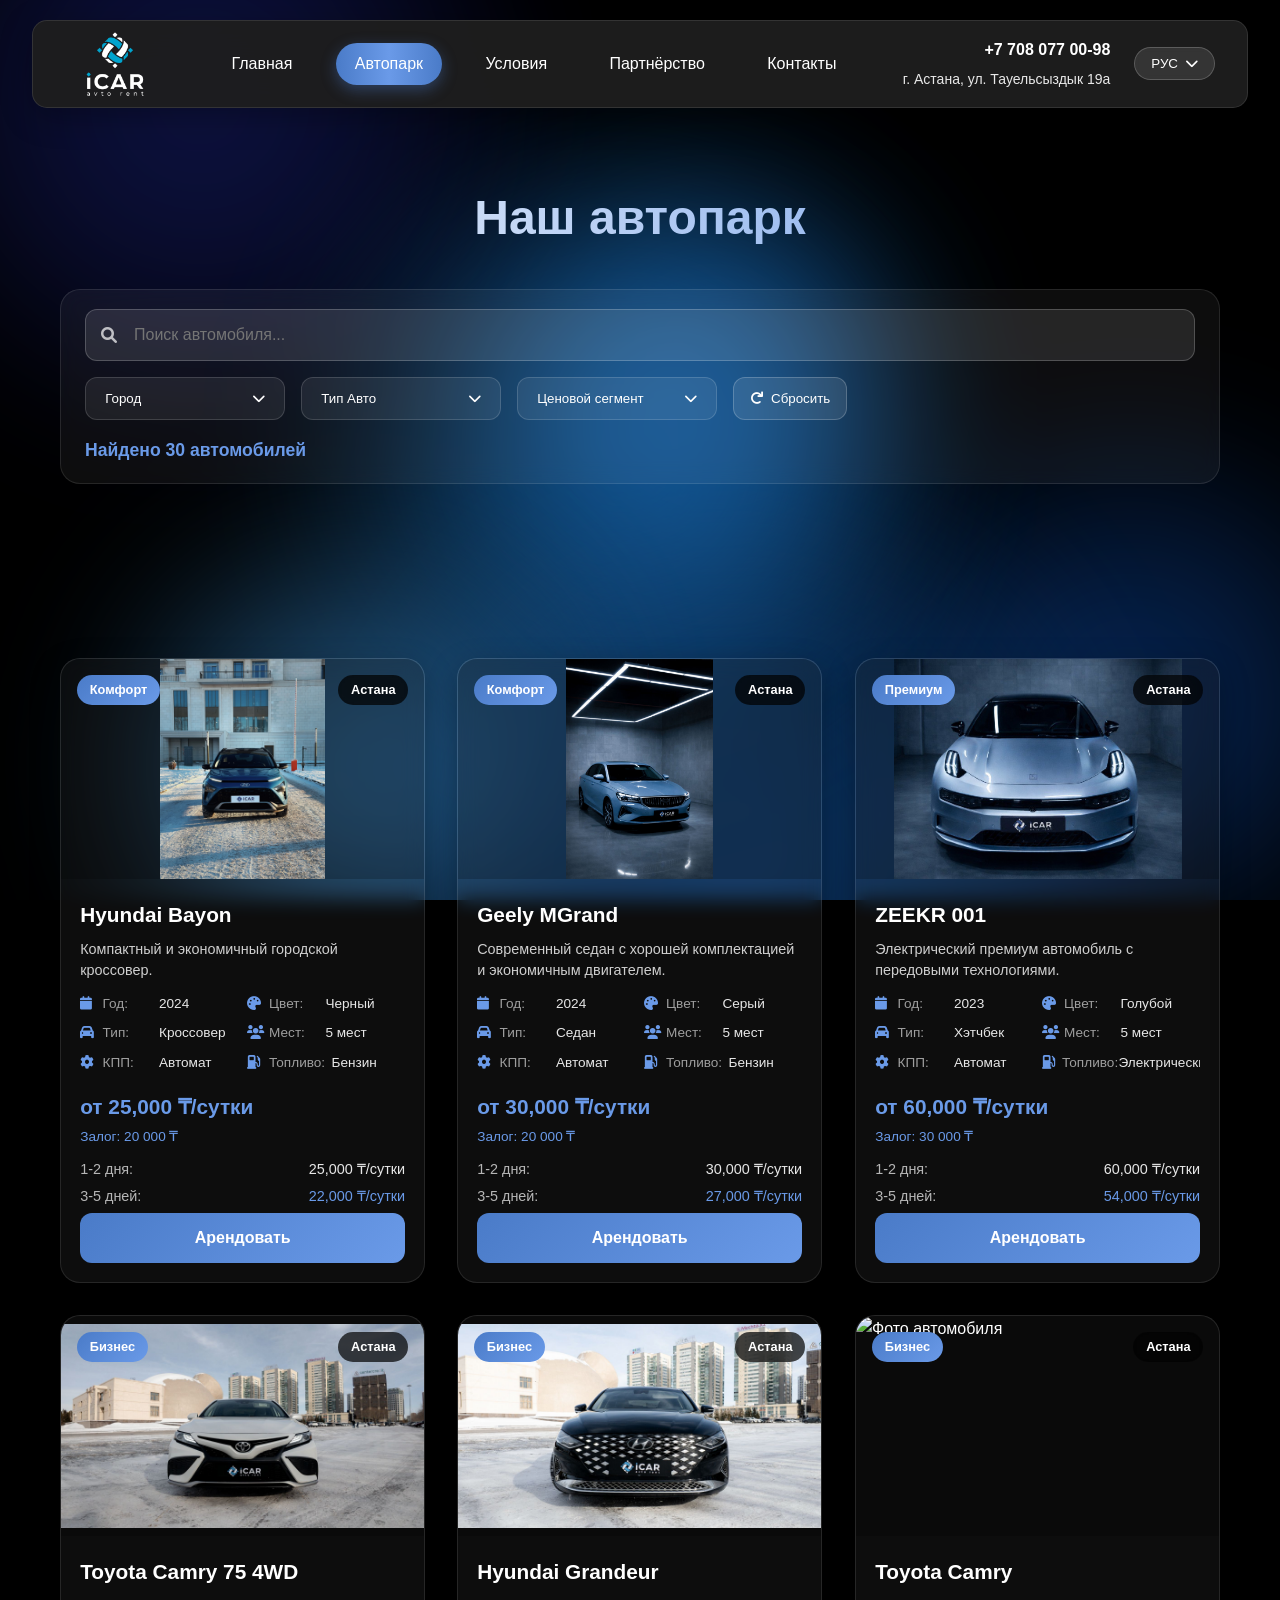
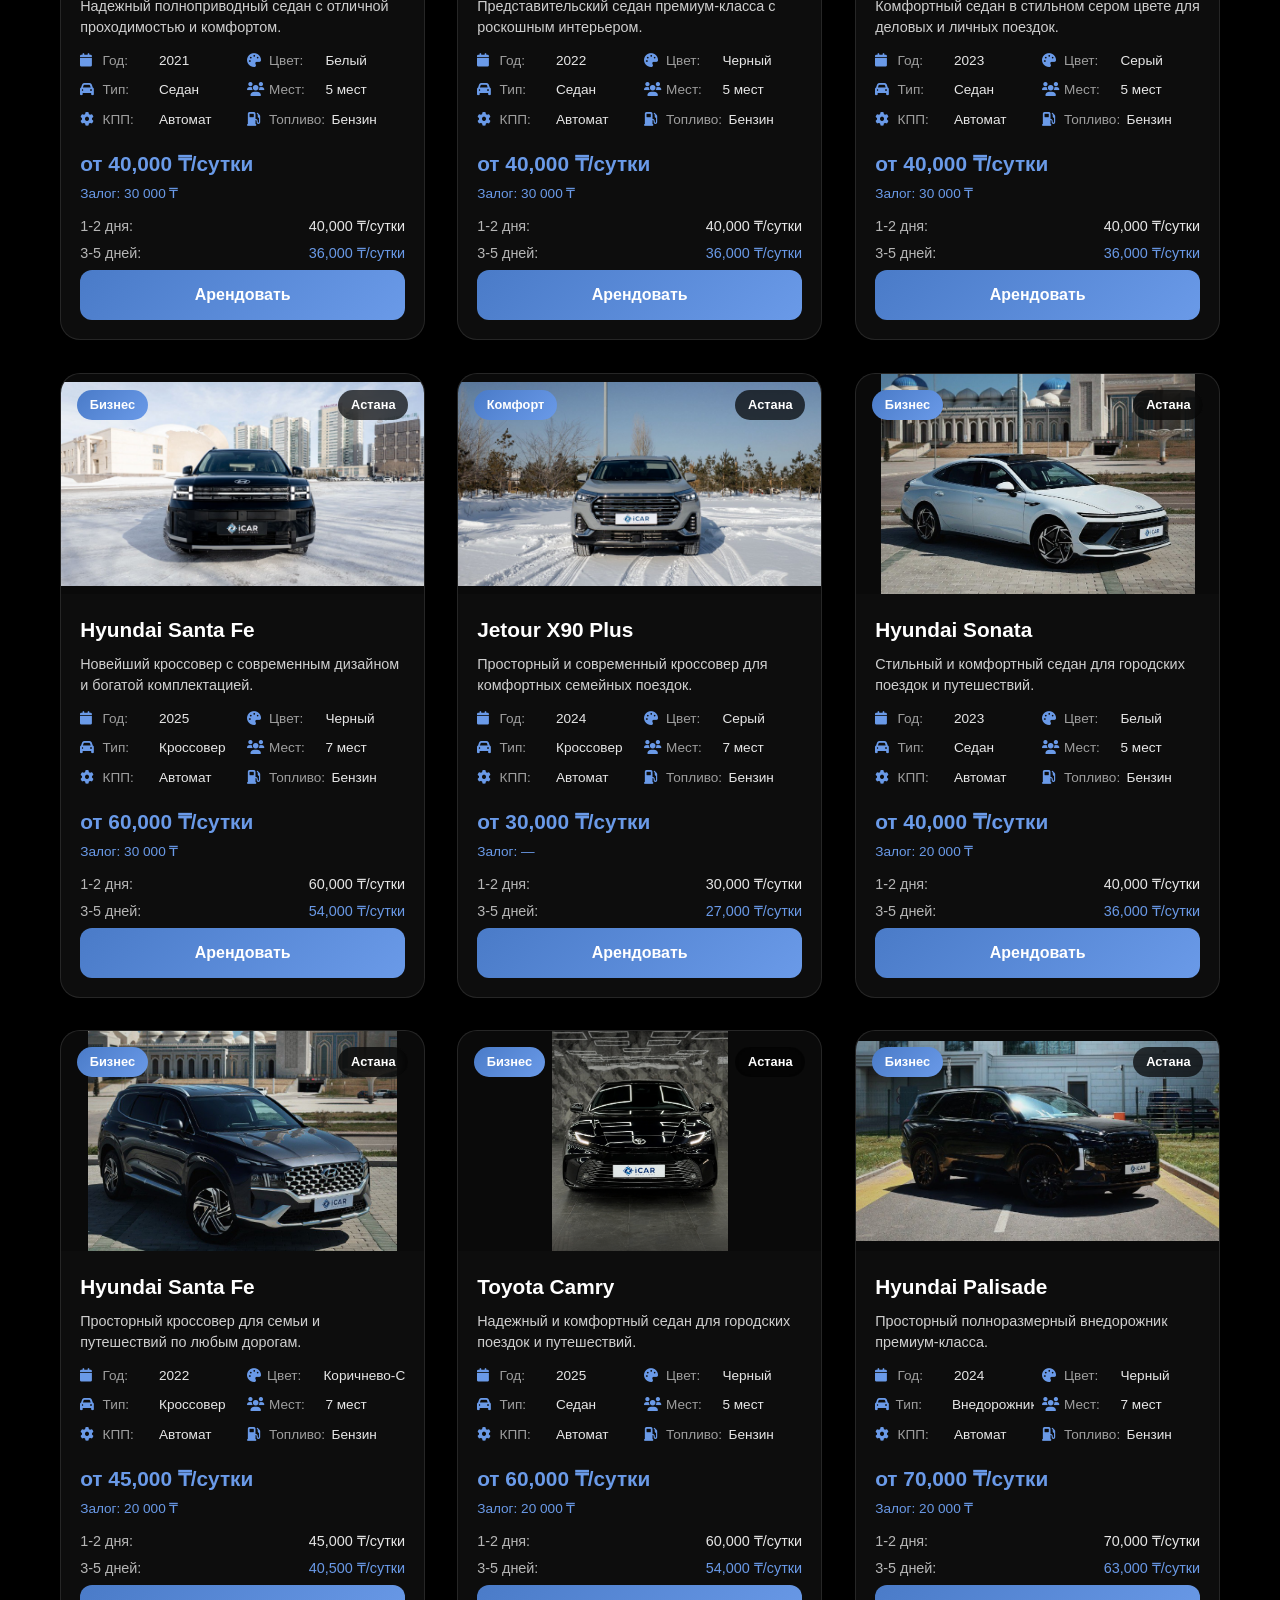
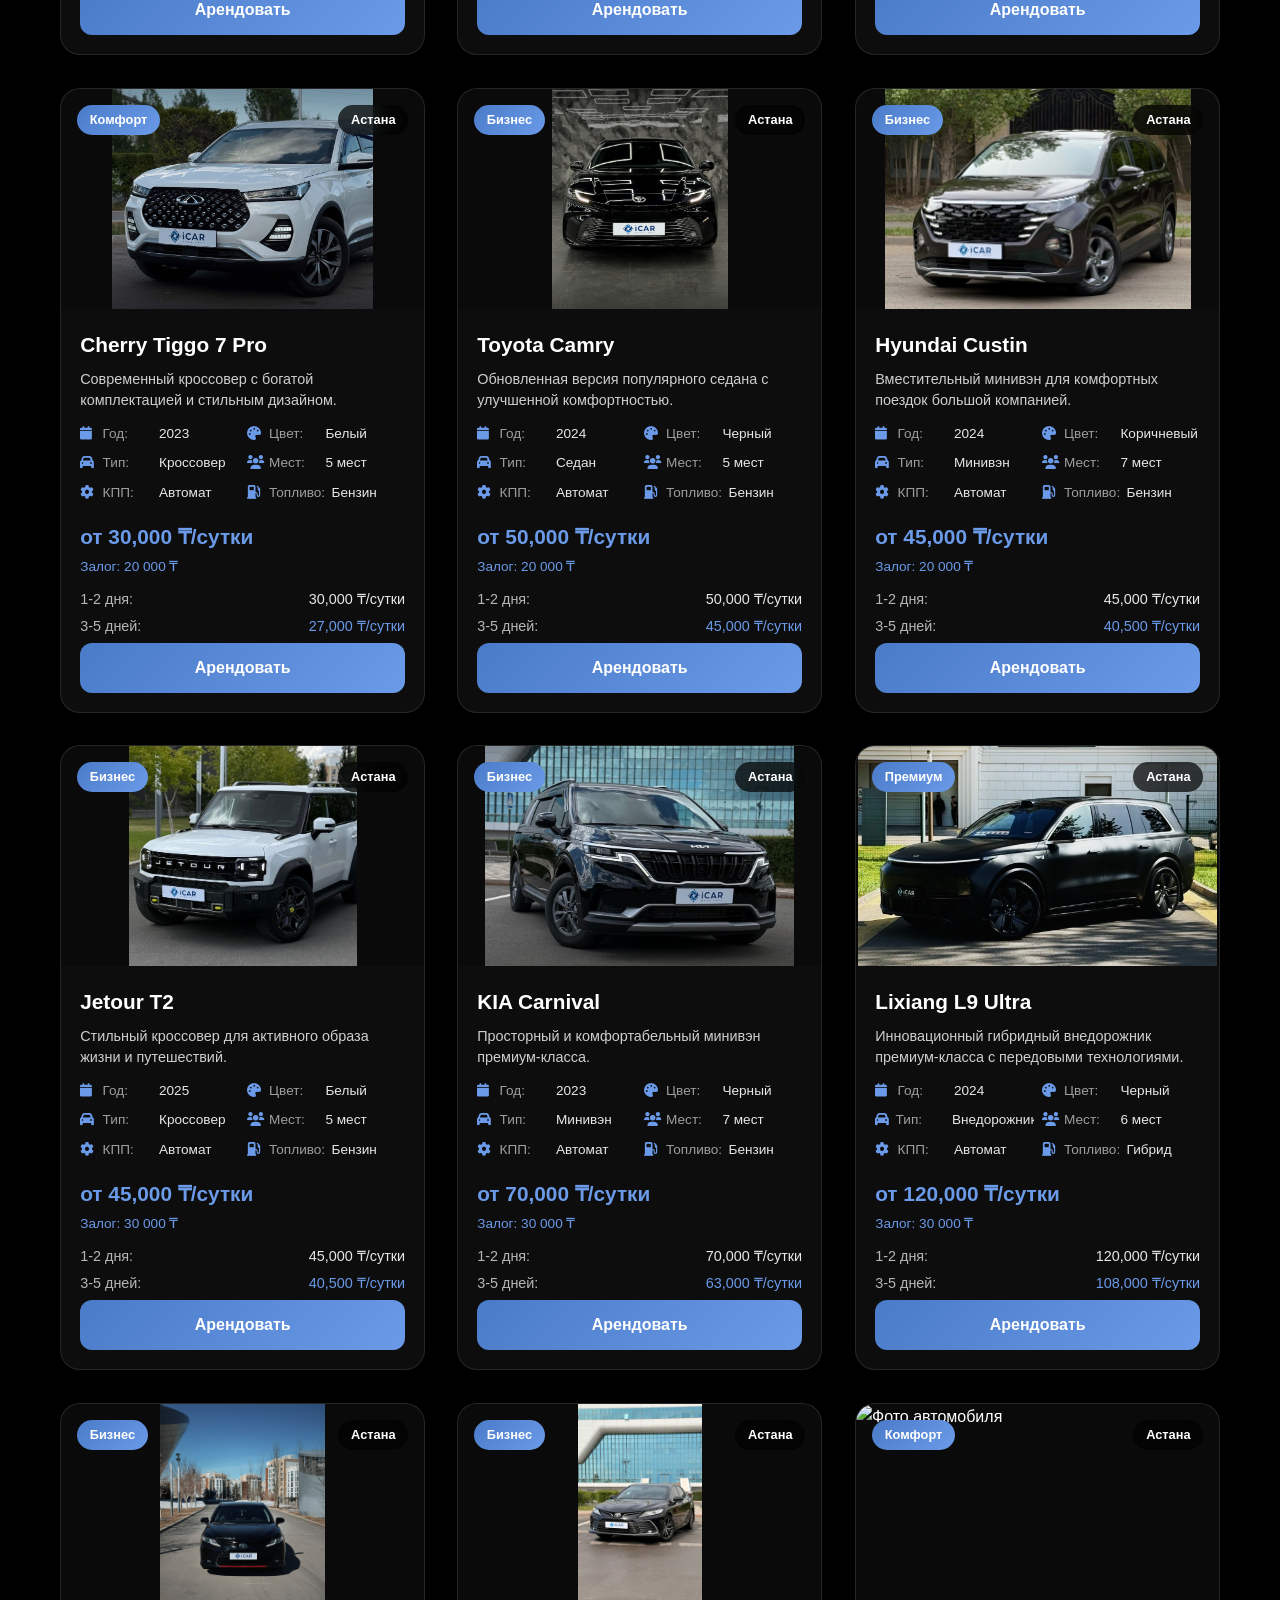
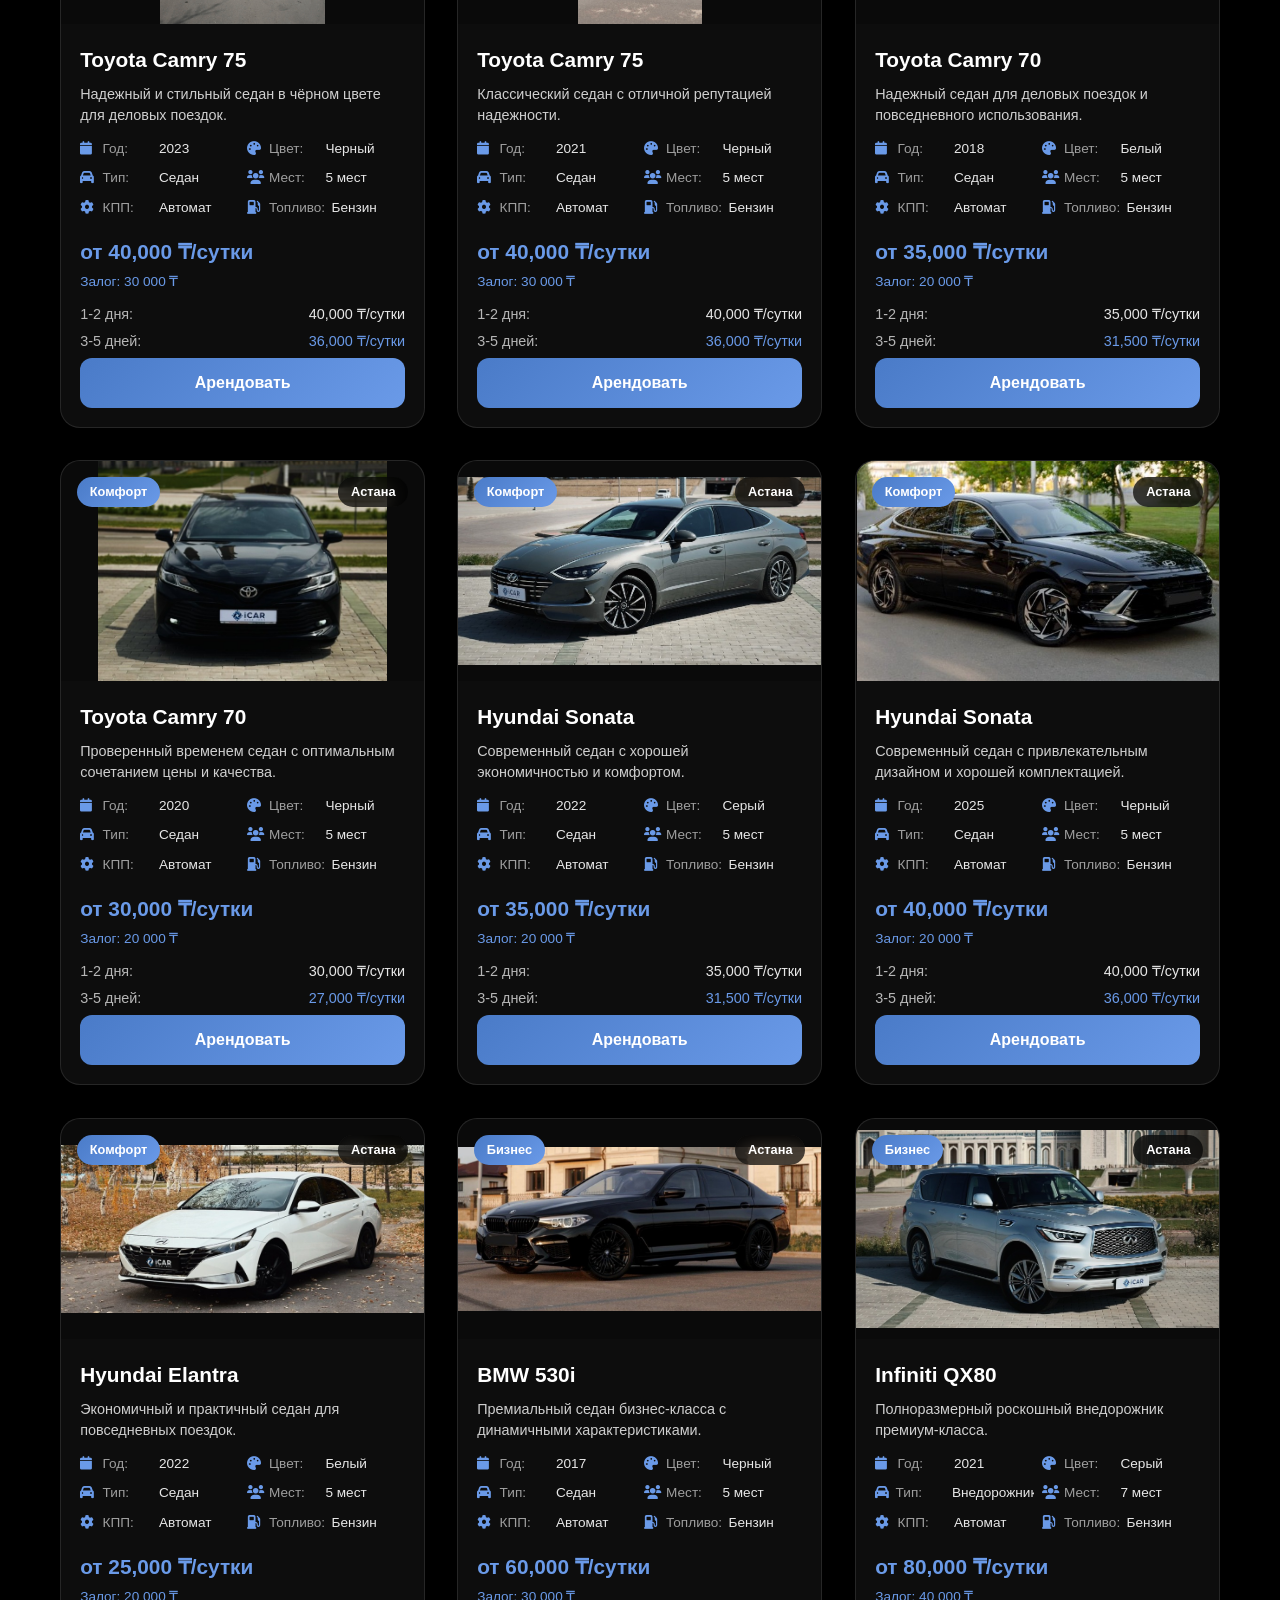
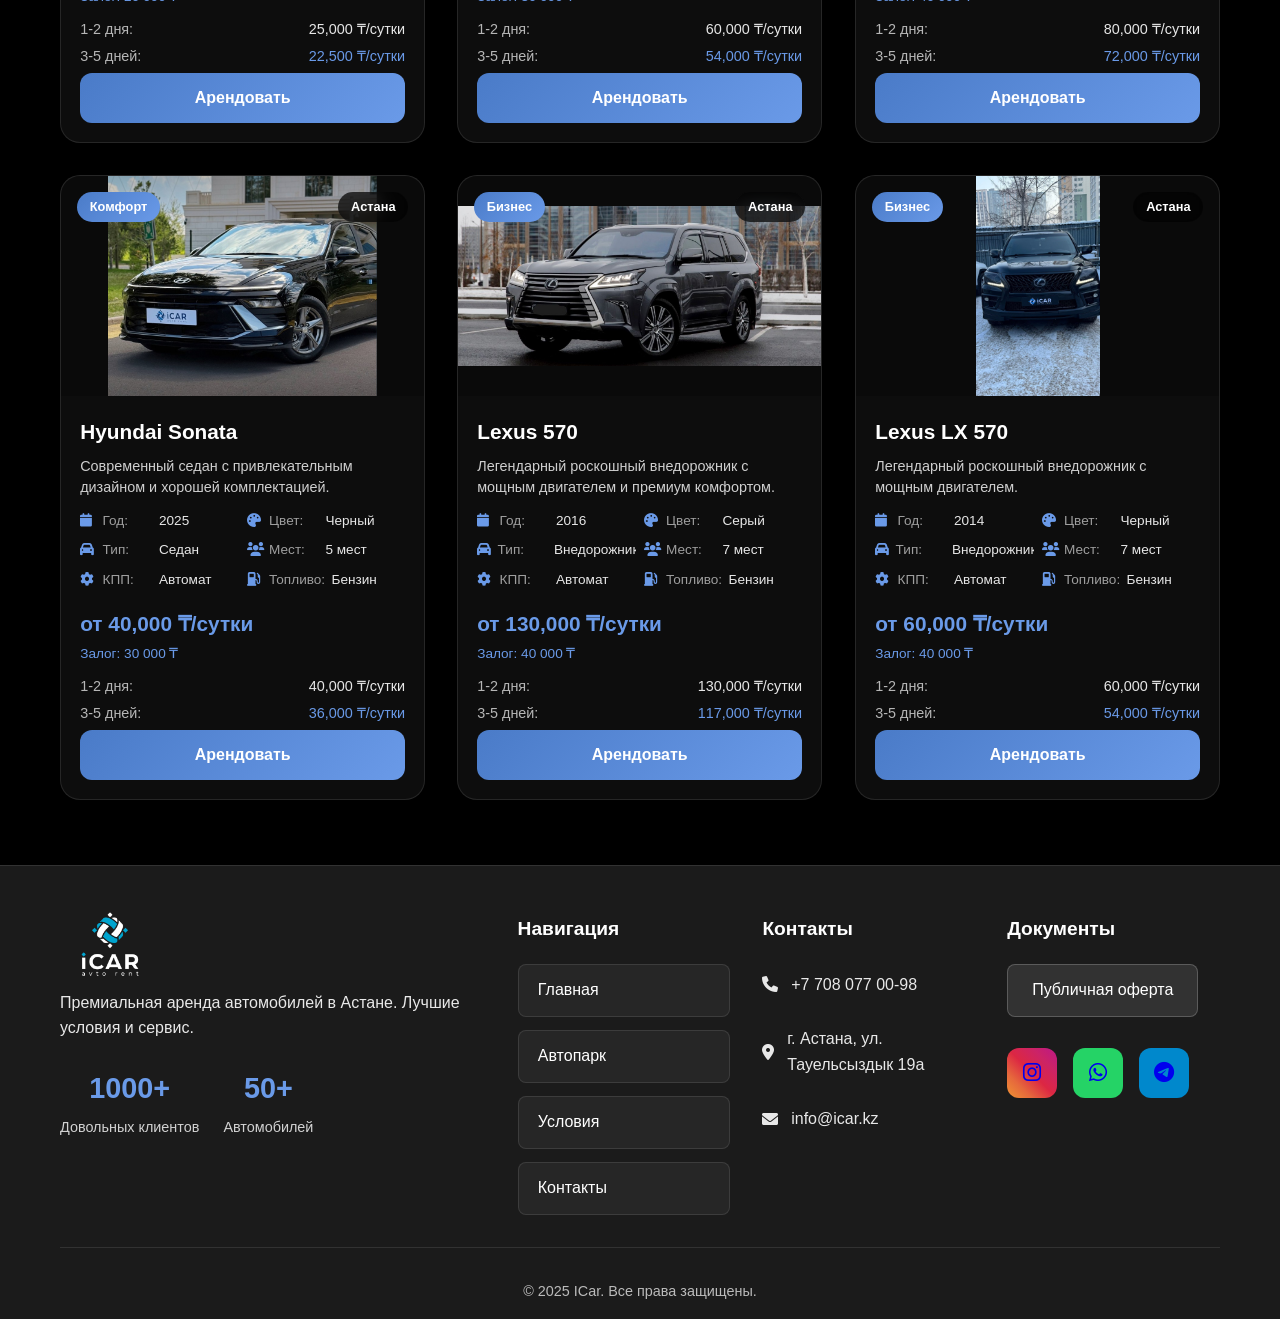
==== commit a671d48e: "git commit -m" ====
--- a/catalog.html
+++ b/catalog.html
@@ -3,11 +3,25 @@
 <head>
     <meta charset="UTF-8">
     <meta name="viewport" content="width=device-width, initial-scale=1.0">
-    <title>Автопарк - ICar</title>
+    <title>Автопарк — Каталог автомобилей в аренду | ICar Астана</title>
+    <meta name="description" content="Каталог автомобилей ICar в Астане. Седаны, кроссоверы, внедорожники, минивэны — более 50 машин. Фильтр по городу, типу и цене. Бронируйте онлайн.">
+    <meta name="keywords" content="каталог авто аренда Астана, прокат седан Астана, аренда кроссовер, аренда минивэн Казахстан, прокат авто каталог, ICar автопарк">
+    <link rel="canonical" href="https://icar.kz/catalog.html">
+    <meta property="og:type" content="website">
+    <meta property="og:title" content="Автопарк — Каталог автомобилей в аренду | ICar">
+    <meta property="og:description" content="Более 50 автомобилей в аренду. Седаны, кроссоверы, внедорожники, минивэны. Фильтр по городу, типу и цене.">
+    <meta property="og:url" content="https://icar.kz/catalog.html">
+    <meta property="og:image" content="https://icar.kz/images/logo.png">
+    <meta property="og:site_name" content="ICar">
+    <meta property="og:locale" content="ru_RU">
+    <meta name="twitter:card" content="summary_large_image">
+    <meta name="twitter:title" content="Каталог автомобилей ICar Астана">
+    <meta name="twitter:description" content="Более 50 автомобилей: седаны, кроссоверы, внедорожники. Бронируйте онлайн.">
+    <link rel="preconnect" href="https://cdnjs.cloudflare.com" crossorigin>
     <link rel="stylesheet" href="style.css">
     <link rel="stylesheet" href="https://cdnjs.cloudflare.com/ajax/libs/font-awesome/6.0.0/css/all.min.css">
     <link rel="icon" type="image/png" href="images/logo2.png">
-    <link rel="shortcut icon" href="images/logo2.png">
+    <link rel="apple-touch-icon" href="images/logo2.png">
 </head>
 <body>
     <!-- Animated Background -->
@@ -25,14 +39,14 @@
         <div class="header-container">
             <div class="header-content">
                 <div class="logo-container">
-                    <img src="images/logo.png" alt="ICar - Аренда автомобилей" class="logo-img">
+                    <img src="images/logo.png" alt="ICar — аренда автомобилей в Астане" class="logo-img" loading="lazy">
                 </div>
 
                 <button class="hamburger" id="hamburger" aria-label="Меню">
                     <span></span><span></span><span></span>
                 </button>
 
-                <nav class="nav" id="mainNav">
+                <nav class="nav" id="mainNav" aria-label="Основная навигация">
                     <a href="index.html">Главная</a>
                     <a href="catalog.html">Автопарк</a>
                     <a href="conditions.html">Условия</a>
@@ -46,7 +60,7 @@
                         <a href="tel:+77080770098" class="phone-link">
                             <div class="phone">+7 708 077 00-98</div>
                         </a>
-                        <a href="https://maps.google.com/?q=г. Астана, ул. Тауельсыздык 19а" target="_blank" class="address-link">
+                        <a href="https://maps.google.com/?q=г. Астана, ул. Тауельсыздык 19а" target="_blank" rel="noopener noreferrer" class="address-link">
                             <div class="address">г. Астана, ул. Тауельсыздык 19а</div>
                         </a>
                     </div>
@@ -69,6 +83,7 @@
         </div>
     </header>
 
+    <main>
     <section class="catalog-hero">
         <div class="container">
             <h1>Наш автопарк</h1>
@@ -142,9 +157,7 @@
     <section class="catalog">
         <div class="container">
             <!-- Сетка автомобилей -->
-            <div class="catalog-grid" id="catalogGrid">
-                <!-- Автомобили будут загружены через JavaScript -->
-            </div>
+            <div class="catalog-grid" id="catalogGrid"></div>
         </div>
     </section>
 
@@ -273,13 +286,15 @@
         </div>
     </div>
 
+    </main>
+
     <!-- Footer -->
     <footer class="footer">
         <div class="container">
             <div class="footer-content">
                 <div class="footer-section">
                     <div class="logo-container">
-                        <img src="images/logo.png" alt="ICar - Аренда автомобилей" class="logo-img">
+                        <img src="images/logo.png" alt="ICar — аренда автомобилей в Астане" class="logo-img" loading="lazy">
                     </div>
                     <p class="footer-description">Премиальная аренда автомобилей в Астане. Лучшие условия и сервис.</p>
                     <div class="footer-stats">
@@ -296,7 +311,7 @@
 
                 <div class="footer-section">
                     <h3>Навигация</h3>
-                    <nav class="footer-nav">
+                    <nav class="footer-nav" aria-label="Навигация в подвале">
                         <a href="index.html" class="footer-nav-btn">Главная</a>
                         <a href="catalog.html" class="footer-nav-btn">Автопарк</a>
                         <a href="conditions.html" class="footer-nav-btn">Условия</a>
@@ -310,7 +325,7 @@
                         <a href="tel:+77080770098" class="contact-link">
                             <p><i class="fas fa-phone"></i> +7 708 077 00-98</p>
                         </a>
-                        <a href="https://maps.google.com/?q=г. Астана, ул. Тауельсыздык 19а" target="_blank" class="contact-link">
+                        <a href="https://maps.google.com/?q=г. Астана, ул. Тауельсыздык 19а" target="_blank" rel="noopener noreferrer" class="contact-link">
                             <p><i class="fas fa-map-marker-alt"></i> г. Астана, ул. Тауельсыздык 19а</p>
                         </a>
                         <a href="mailto:info@icar.kz" class="contact-link">
@@ -323,13 +338,13 @@
                     <h3>Документы</h3>
                     <a href="offerta.html" class="offerta-btn">Публичная оферта</a>
                     <div class="social-links">
-                        <a href="https://www.instagram.com/icar_avtorent?igsh=MTllbDN0MnJyYnE5Zw%3D%3D&utm_source=qr" class="social-btn instagram">
+                        <a href="https://www.instagram.com/icar_avtorent?igsh=MTllbDN0MnJyYnE5Zw%3D%3D&utm_source=qr" target="_blank" rel="noopener noreferrer" aria-label="ICar в Instagram" class="social-btn instagram">
                             <i class="fab fa-instagram"></i>
                         </a>
-                        <a href="https://wa.me/message/NWBAXKDHB6WHJ1" class="social-btn whatsapp">
+                        <a href="https://wa.me/message/NWBAXKDHB6WHJ1" target="_blank" rel="noopener noreferrer" aria-label="Написать в WhatsApp" class="social-btn whatsapp">
                             <i class="fab fa-whatsapp"></i>
                         </a>
-                        <a href="https://t.me/icarlife" class="social-btn telegram">
+                        <a href="https://t.me/icarlife" target="_blank" rel="noopener noreferrer" aria-label="ICar в Telegram" class="social-btn telegram">
                             <i class="fab fa-telegram"></i>
                         </a>
                     </div>
@@ -337,12 +352,57 @@
             </div>
 
             <div class="footer-bottom">
-                <p>&copy; 2023 ICar. Все права защищены.</p>
+                <p>&copy; 2025 ICar. Все права защищены.</p>
             </div>
         </div>
     </footer>
 
+    <script src="translator.js"></script>
     <script src="cars-data.js"></script>
     <script src="script.js"></script>
+
+    <!-- JSON-LD Structured Data -->
+    <script type="application/ld+json">
+    {
+        "@context": "https://schema.org",
+        "@type": "BreadcrumbList",
+        "itemListElement": [{
+            "@type": "ListItem",
+            "position": 1,
+            "name": "Главная",
+            "item": "https://icar.kz/"
+        },{
+            "@type": "ListItem",
+            "position": 2,
+            "name": "Автопарк",
+            "item": "https://icar.kz/catalog.html"
+        }]
+    }
+    </script>
+    <script type="application/ld+json">
+    {
+        "@context": "https://schema.org",
+        "@type": "OfferCatalog",
+        "name": "Каталог автомобилей в аренду — ICar",
+        "description": "Более 50 автомобилей: седаны, кроссоверы, внедорожники, минивэны. Аренда от 5 000 ₸/сутки.",
+        "url": "https://icar.kz/catalog.html",
+        "numberOfItems": 50,
+        "itemListElement": [{
+            "@type": "Offer",
+            "itemOffered": {
+                "@type": "Car",
+                "name": "Автомобили в аренду"
+            },
+            "priceCurrency": "KZT",
+            "price": "5000",
+            "priceSpecification": {
+                "@type": "UnitPriceSpecification",
+                "price": "5000",
+                "priceCurrency": "KZT",
+                "unitText": "сутки"
+            }
+        }]
+    }
+    </script>
 </body>
 </html>
--- a/style.css
+++ b/style.css
@@ -215,11 +215,10 @@
 .nav a.active {
     color: white;
     box-shadow: 0 5px 15px rgba(74, 123, 200, 0.4);
-    transform: translateY(-2px);
 }
 
 .nav a:active {
-    transform: translateY(0) scale(0.97);
+    transform: scale(0.97);
     transition: transform 0.12s ease;
 }
 
@@ -243,7 +242,6 @@
 
 .phone-link:hover, .address-link:hover {
     color: #6a9ae8;
-    transform: translateX(3px);
 }
 
 .phone {
@@ -300,11 +298,10 @@
 .nav-lang-btn:hover {
     color: white;
     box-shadow: 0 5px 15px rgba(74, 123, 200, 0.4);
-    transform: translateY(-2px);
 }
 
 .nav-lang-btn:active {
-    transform: translateY(0) scale(0.97) !important;
+    transform: scale(0.97) !important;
     transition: transform 0.12s ease;
 }
 
@@ -454,12 +451,12 @@
 }
 
 .hero-btn:hover {
-    transform: translateY(-6px);
+    transform: scale(1.04);
     box-shadow: 0 10px 25px rgba(74, 123, 200, 0.4);
 }
 
 .hero-btn:active {
-    transform: translateY(-1px) scale(0.97);
+    transform: scale(0.97);
     transition: transform 0.12s ease;
 }
 
@@ -550,7 +547,7 @@
 
 .scrolling-item:hover {
     background: rgba(255, 255, 255, 0.15);
-    transform: translateY(-5px) scale(1.05);
+    transform: scale(1.05);
     box-shadow: 0 5px 15px rgba(74, 123, 200, 0.3);
 }
 
@@ -617,7 +614,7 @@
 }
 
 .premium-car-card:hover {
-    transform: translateY(-9px) scale(1.015);
+    transform: scale(1.03);
     box-shadow: 0 20px 40px rgba(74, 123, 200, 0.3);
     border-color: rgba(74, 123, 200, 0.5);
 }
@@ -834,12 +831,12 @@
 
 .footer-nav-btn:hover {
     color: white;
-    transform: translateX(6px);
+    transform: scale(1.02);
     box-shadow: 0 5px 15px rgba(74, 123, 200, 0.3);
 }
 
 .footer-nav-btn:active {
-    transform: translateX(2px) scale(0.98);
+    transform: scale(0.98);
     transition: transform 0.12s ease;
 }
 
@@ -858,7 +855,6 @@
 
 .contact-link:hover {
     color: #6a9ae8;
-    transform: translateX(5px);
 }
 
 .contact-link i {
@@ -895,7 +891,7 @@
 .offerta-btn:hover {
     background: rgba(74, 123, 200, 0.25);
     border-color: rgba(106, 154, 232, 0.5);
-    transform: translateY(-2px);
+    transform: scale(1.03);
     box-shadow: 0 5px 15px rgba(74, 123, 200, 0.3);
 }
 
@@ -913,7 +909,7 @@
     left: 100%;
 }
 .offerta-btn:active {
-    transform: translateY(0) scale(0.97);
+    transform: scale(0.97);
     transition: transform 0.12s ease;
 }
 
@@ -961,7 +957,7 @@
 }
 
 .social-btn:hover {
-    transform: translateY(-7px) scale(1.12) rotate(-5deg);
+    transform: scale(1.15) rotate(-5deg);
     box-shadow: 0 14px 30px rgba(0,0,0,0.5);
 }
 
@@ -970,7 +966,7 @@
 }
 
 .social-btn:active {
-    transform: translateY(0) scale(0.97);
+    transform: scale(0.97);
     transition: transform 0.12s ease;
 }
 
@@ -1100,7 +1096,6 @@
     background: rgba(106, 154, 232, 0.15);
     border-color: rgba(106, 154, 232, 0.4);
     box-shadow: 0 4px 16px rgba(106, 154, 232, 0.15);
-    transform: translateY(-2px);
 }
 
 .dropdown-toggle:active {
@@ -1209,7 +1204,6 @@
 .reset-btn:hover {
     background: rgba(255, 80, 80, 0.2);
     border-color: rgba(255, 100, 100, 0.5);
-    transform: translateY(-2px);
     box-shadow: 0 5px 15px rgba(200, 50, 50, 0.2);
     color: #ff9090;
 }
@@ -1224,7 +1218,7 @@
 }
 
 .reset-btn:active {
-    transform: translateY(0) scale(0.96);
+    transform: scale(0.96);
     transition: transform 0.12s ease;
 }
 
@@ -1256,7 +1250,7 @@
 }
 
 .car-card-detailed:hover {
-    transform: translateY(-9px) scale(1.015);
+    transform: scale(1.03);
     box-shadow: 0 20px 50px rgba(74, 123, 200, 0.35);
     border-color: rgba(106, 154, 232, 0.6);
 }
@@ -1420,13 +1414,14 @@
     cursor: pointer;
     font-size: 1rem;
     margin-top: auto;
-    transition: transform 0.5s cubic-bezier(0.4,0,0.2,1), box-shadow 0.4s cubic-bezier(0.4,0,0.2,1);
+    transition: transform 0.5s cubic-bezier(0.4,0,0.2,1),
+                box-shadow 0.4s cubic-bezier(0.4,0,0.2,1);
     position: relative;
     overflow: hidden;
 }
 
 .rent-btn:hover {
-    transform: translateY(-5px);
+    transform: scale(1.03);
     box-shadow: 0 5px 15px rgba(74, 123, 200, 0.4);
 }
 
@@ -1444,7 +1439,7 @@
     left: 100%;
 }
 .rent-btn:active {
-    transform: translateY(0) scale(0.97);
+    transform: scale(0.97);
     transition: transform 0.12s ease;
 }
 
@@ -1699,11 +1694,10 @@
     background: rgba(74, 123, 200, 0.2);
     border-color: rgba(106, 154, 232, 0.5);
     box-shadow: 0 3px 10px rgba(74, 123, 200, 0.2);
-    transform: translateY(-2px);
 }
 
 .discounts-toggle:active {
-    transform: translateY(0) scale(0.98);
+    transform: scale(0.98);
     transition: transform 0.12s ease;
 }
 .discounts-toggle .fa-chevron-down {
@@ -1851,17 +1845,17 @@
 }
 
 .modal-rent-btn:hover {
-    transform: translateY(-5px);
+    transform: scale(1.04);
     filter: brightness(1.08);
     box-shadow: 0 5px 15px rgba(0, 0, 0, 0.3);
 }
 .modal-contact-btn:hover {
-    transform: translateY(-5px);
+    transform: scale(1.04);
     box-shadow: 0 5px 15px rgba(0, 0, 0, 0.3);
 }
 .modal-rent-btn:active,
 .modal-contact-btn:active {
-    transform: translateY(0) scale(0.97);
+    transform: scale(0.97);
     transition: transform 0.12s ease;
 }
 
@@ -1982,7 +1976,7 @@
 }
 
 .condition-card:hover {
-    transform: translateY(-9px) scale(1.015);
+    transform: scale(1.03);
     box-shadow: 0 20px 40px rgba(74, 123, 200, 0.3);
     border-color: rgba(74, 123, 200, 0.5);
 }
@@ -2095,7 +2089,6 @@
 
 .faq-question:hover {
     background: rgba(255, 255, 255, 0.07);
-    transform: translateX(4px);
 }
 
 .faq-item.active .faq-question {
@@ -2186,7 +2179,7 @@
 }
 
 .team-card:hover {
-    transform: translateY(-9px) scale(1.015);
+    transform: scale(1.03);
     box-shadow: 0 20px 40px rgba(74, 123, 200, 0.3);
     border-color: rgba(74, 123, 200, 0.5);
 }
@@ -2263,7 +2256,7 @@
 }
 
 .contact-card:hover {
-    transform: translateY(-9px) scale(1.015);
+    transform: scale(1.03);
     box-shadow: 0 20px 40px rgba(74, 123, 200, 0.3);
     border-color: rgba(74, 123, 200, 0.5);
 }
@@ -2388,13 +2381,13 @@
 }
 
 .submit-btn:hover {
-    transform: translateY(-5px);
+    transform: scale(1.04);
     filter: brightness(1.1);
     box-shadow: 0 5px 15px rgba(74, 123, 200, 0.4);
 }
 
 .submit-btn:active {
-    transform: translateY(0) scale(0.97);
+    transform: scale(0.97);
     transition: transform 0.12s ease;
 }
 
@@ -2648,7 +2641,7 @@
 }
 
 .long-term-card .modal-contact-btn:hover {
-    transform: translateY(-2px);
+    transform: scale(1.03);
     box-shadow: 0 5px 15px rgba(74, 123, 200, 0.4);
 }
 
@@ -2755,8 +2748,8 @@
                 border-color 0.25s ease;
 }
 .section-cta-btn::before { transition: left 0.5s cubic-bezier(0.76,0,0.24,1); }
-.section-cta-btn:hover   { transform: translateY(-5px); }
-.section-cta-btn:active  { transform: translateY(0) scale(0.97); transition: transform 0.12s ease; }
+.section-cta-btn:hover   { transform: scale(1.04); }
+.section-cta-btn:active  { transform: scale(0.97); transition: transform 0.12s ease; }
 .section-cta-btn i {
     display: inline-block;
     transition: transform 0.45s cubic-bezier(0.34,1.56,0.64,1);
@@ -2769,7 +2762,8 @@
                 box-shadow 0.4s cubic-bezier(0.4,0,0.2,1),
                 filter 0.25s ease;
 }
-.cta-btn:active { transform: translateY(0) scale(0.96) !important; transition: transform 0.12s ease; }
+.cta-btn:active { transform: scale(0.96) !important; transition: transform 0.12s ease; }
+
 
 /* Advantage cards */
 .advantage-card {
@@ -2778,7 +2772,7 @@
                 border-color 0.35s ease,
                 background 0.35s ease;
 }
-.advantage-card:hover { transform: translateY(-9px) scale(1.015); }
+.advantage-card:hover { transform: scale(1.03); }
 .advantage-icon-wrap {
     transition: transform 0.5s cubic-bezier(0.34,1.56,0.64,1),
                 background 0.3s ease,
@@ -2792,7 +2786,7 @@
                 box-shadow 0.45s cubic-bezier(0.4,0,0.2,1),
                 border-color 0.35s ease;
 }
-.step:hover { transform: translateY(-9px) scale(1.015); }
+.step:hover { transform: scale(1.03); }
 .step-icon-wrap {
     transition: transform 0.5s cubic-bezier(0.34,1.56,0.64,1),
                 background 0.3s ease,
@@ -3128,7 +3122,7 @@
 }
 
 .advantage-card:hover {
-    transform: translateY(-8px);
+    transform: scale(1.03);
     border-color: rgba(74, 123, 200, 0.4);
     box-shadow: 0 20px 50px rgba(74, 123, 200, 0.2);
     background: rgba(255,255,255,0.07);
@@ -3196,7 +3190,7 @@
 }
 
 .step:hover {
-    transform: translateY(-8px);
+    transform: scale(1.03);
     border-color: rgba(74, 123, 200, 0.4);
     box-shadow: 0 20px 50px rgba(74, 123, 200, 0.2);
 }
@@ -3306,7 +3300,7 @@
 
 .section-cta-btn:hover {
     border-color: transparent;
-    transform: translateY(-3px);
+    transform: scale(1.04);
     box-shadow: 0 10px 30px rgba(74, 123, 200, 0.4);
 }
 
@@ -3407,7 +3401,7 @@
 }
 
 .cta-btn-primary:hover {
-    transform: translateY(-4px);
+    transform: scale(1.04);
     box-shadow: 0 15px 40px rgba(74, 123, 200, 0.5);
 }
 
@@ -3418,7 +3412,7 @@
 }
 
 .cta-btn-whatsapp:hover {
-    transform: translateY(-4px);
+    transform: scale(1.04);
     box-shadow: 0 15px 40px rgba(37, 211, 102, 0.4);
     filter: brightness(1.1);
 }
@@ -3430,7 +3424,7 @@
 }
 
 .cta-btn-telegram:hover {
-    transform: translateY(-4px);
+    transform: scale(1.04);
     box-shadow: 0 15px 40px rgba(0, 136, 204, 0.4);
     filter: brightness(1.1);
 }
